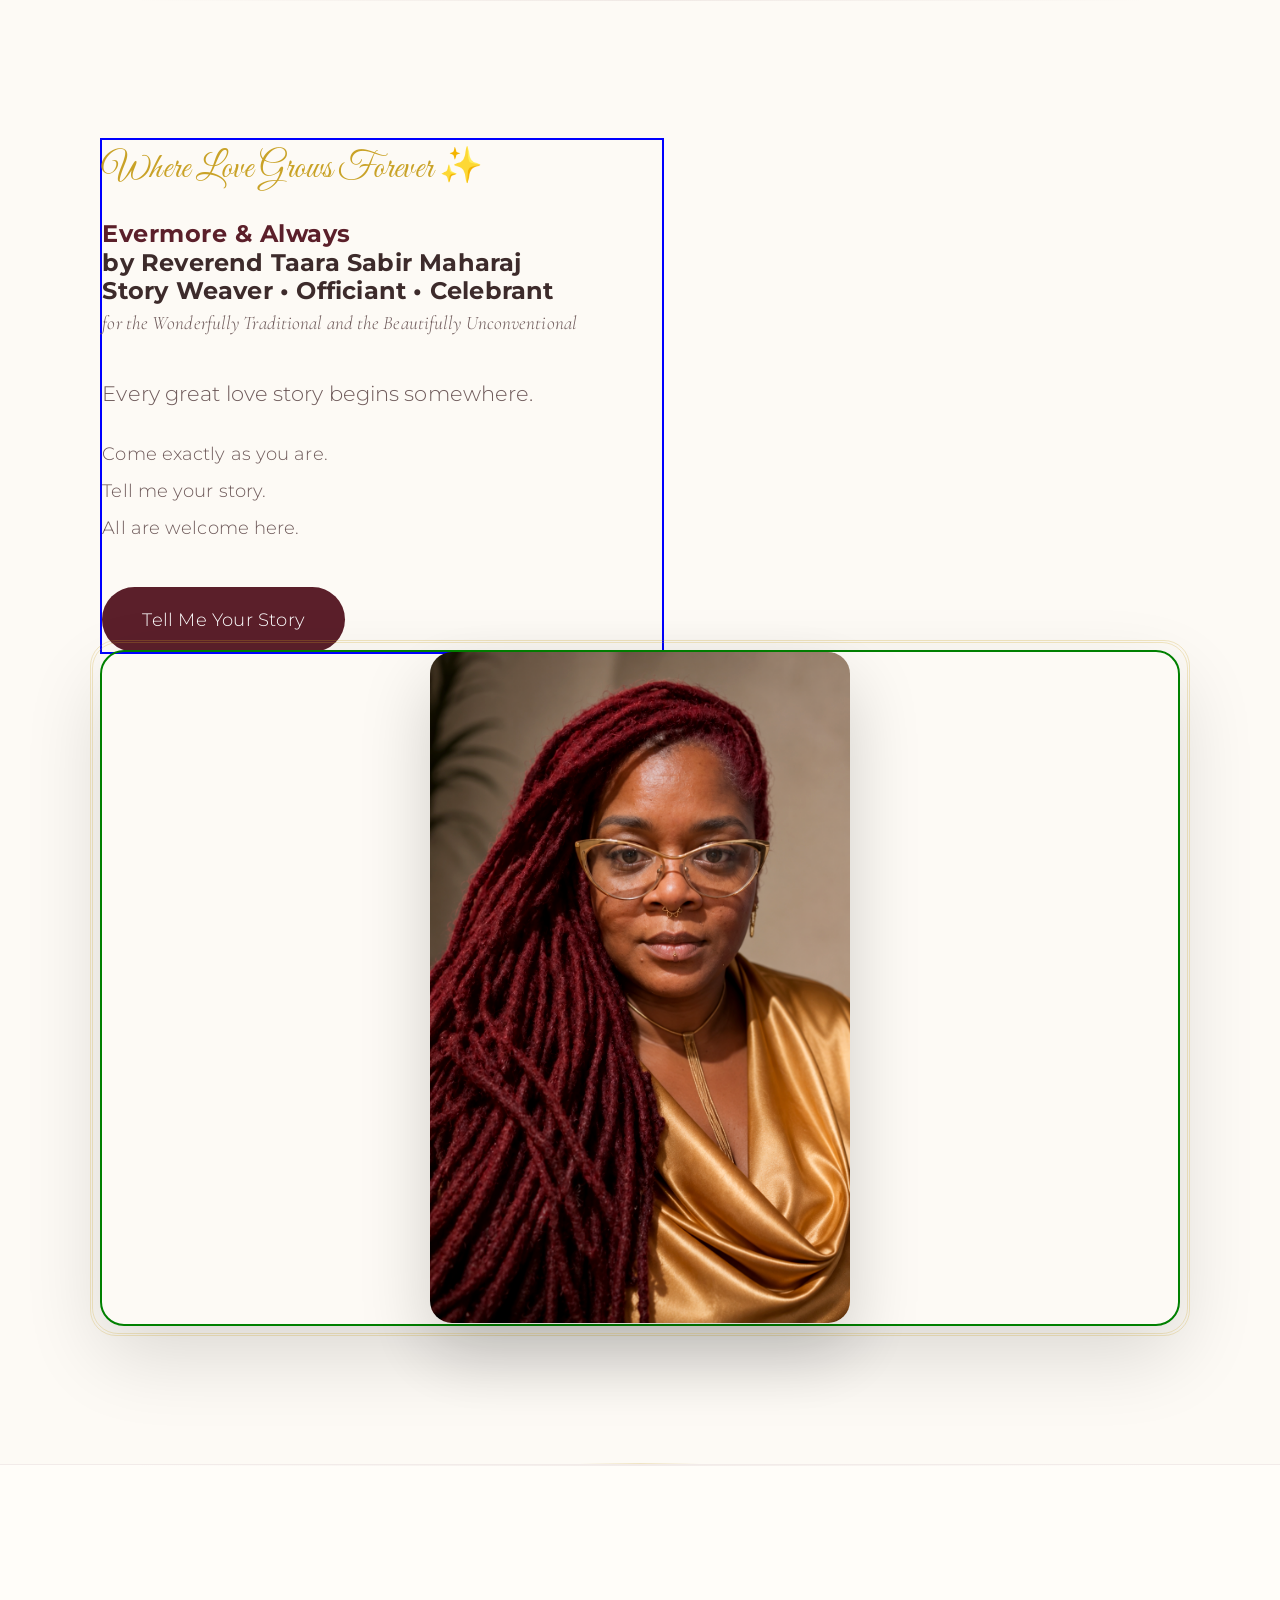
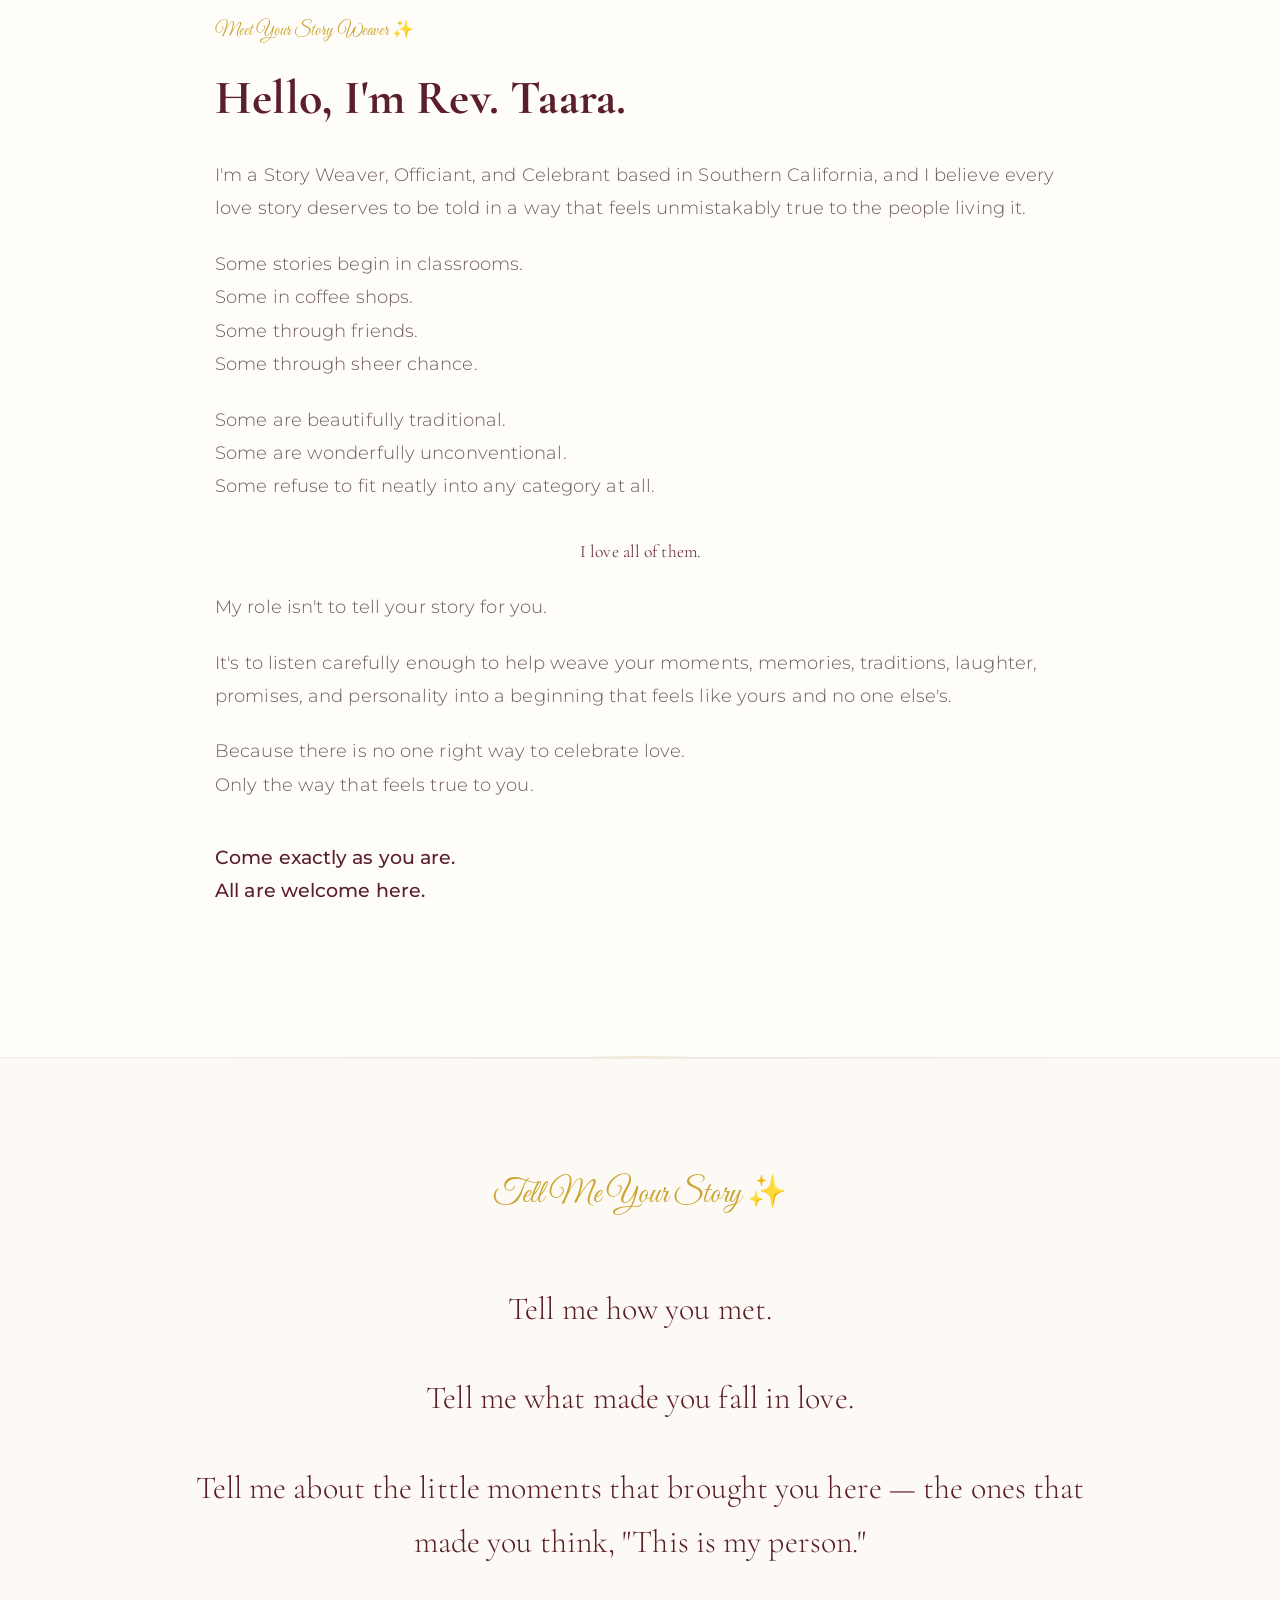
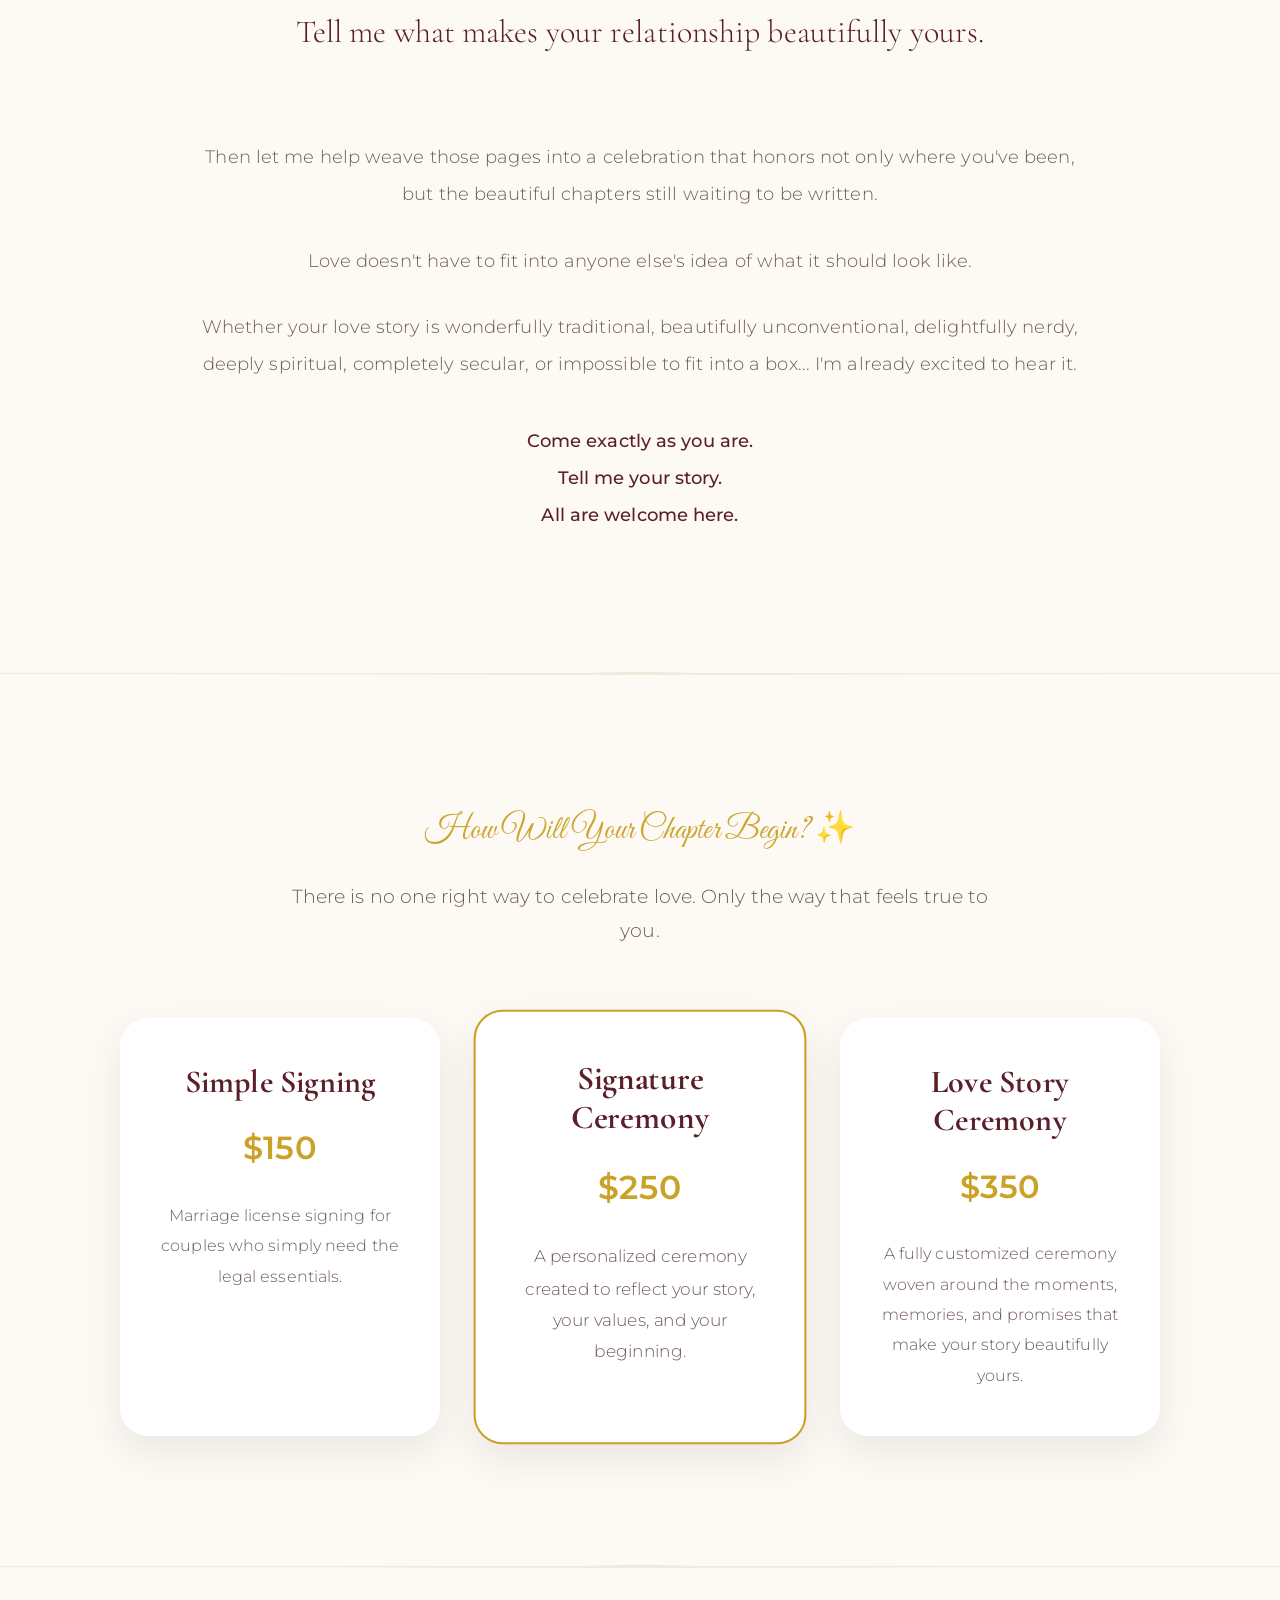
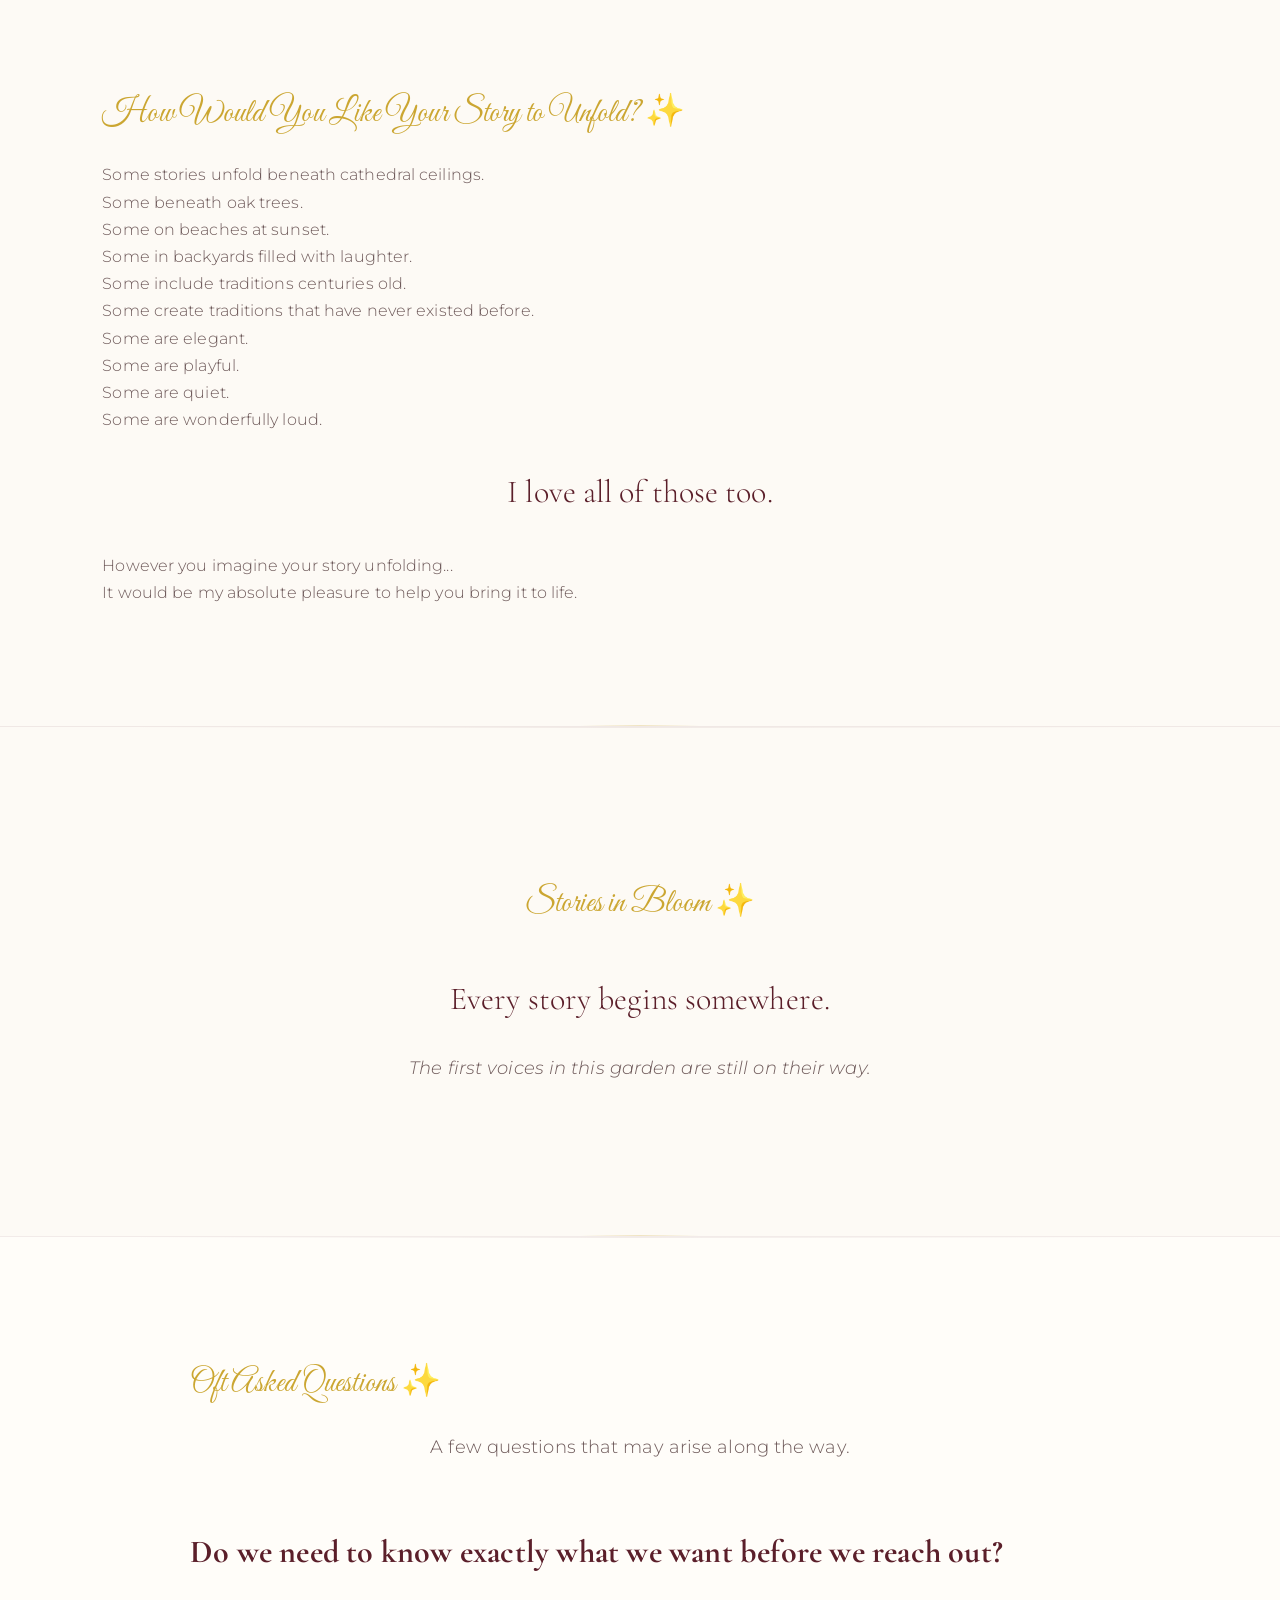
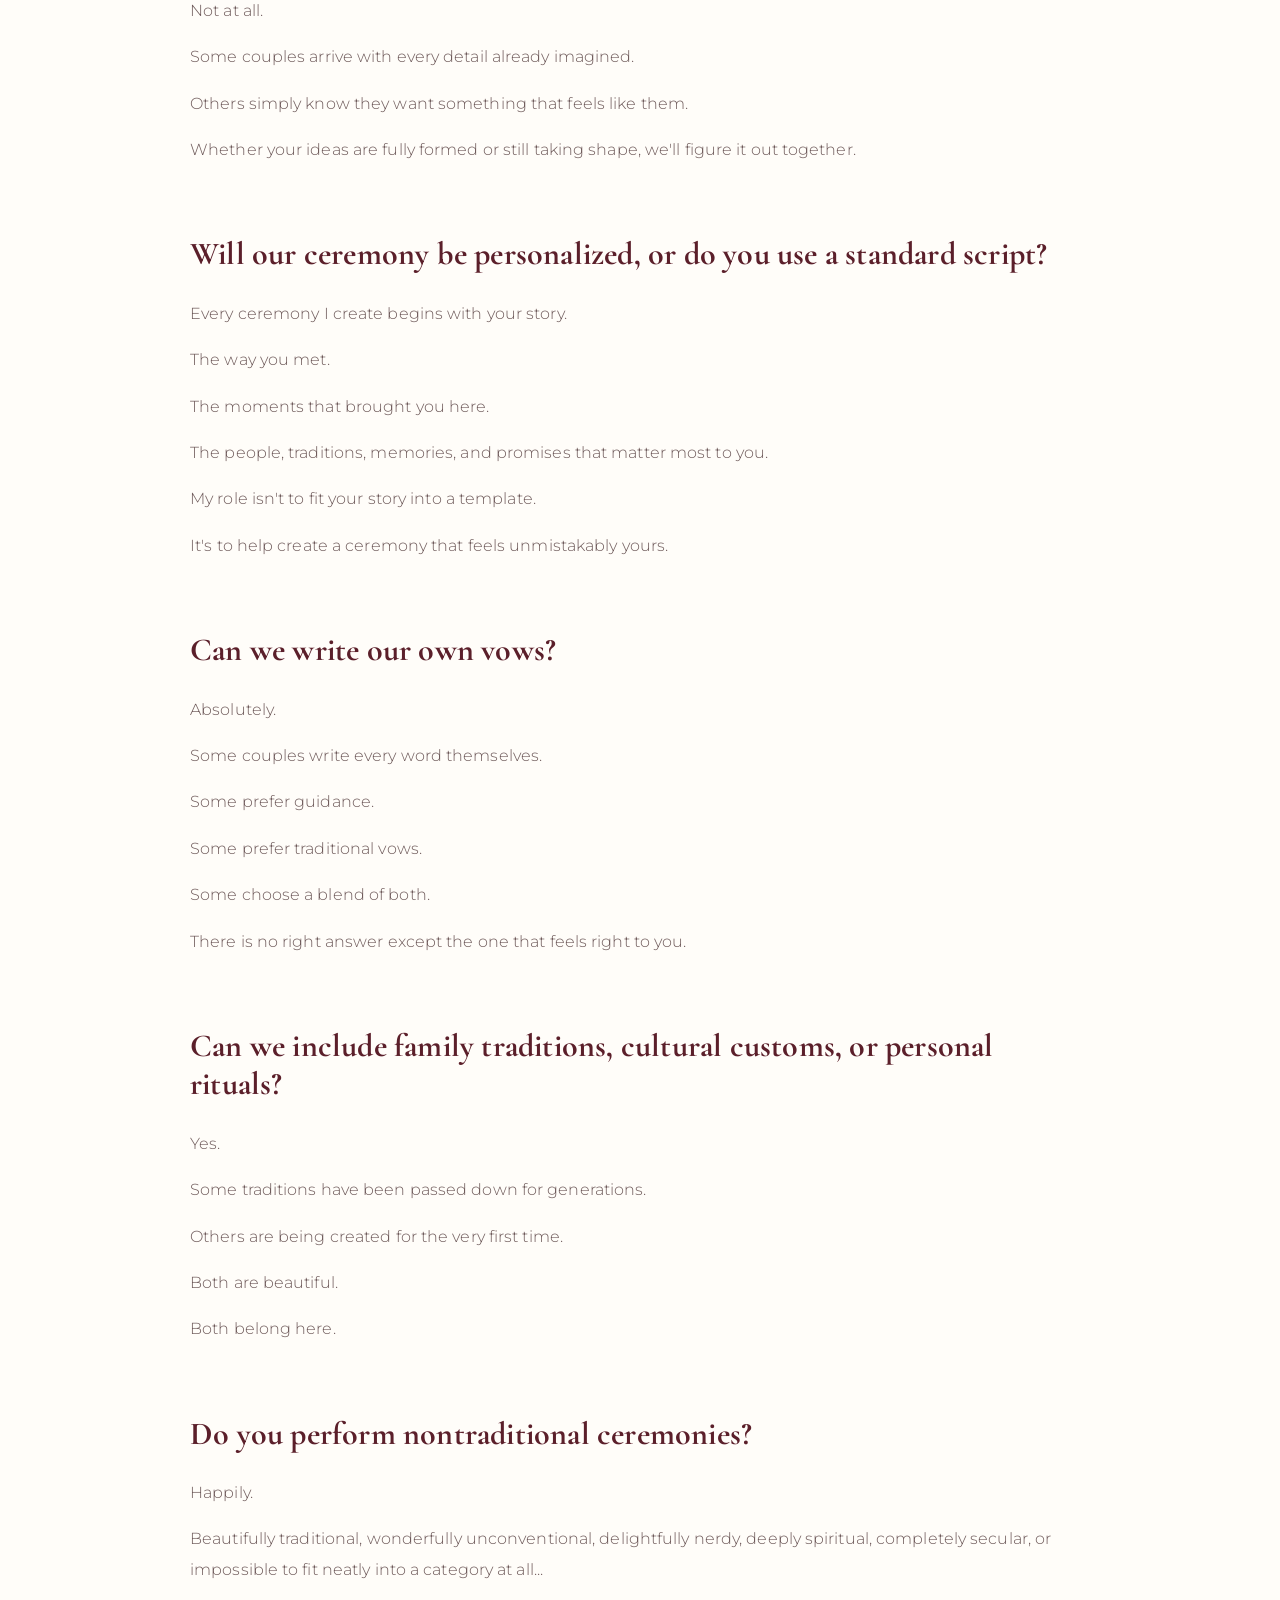
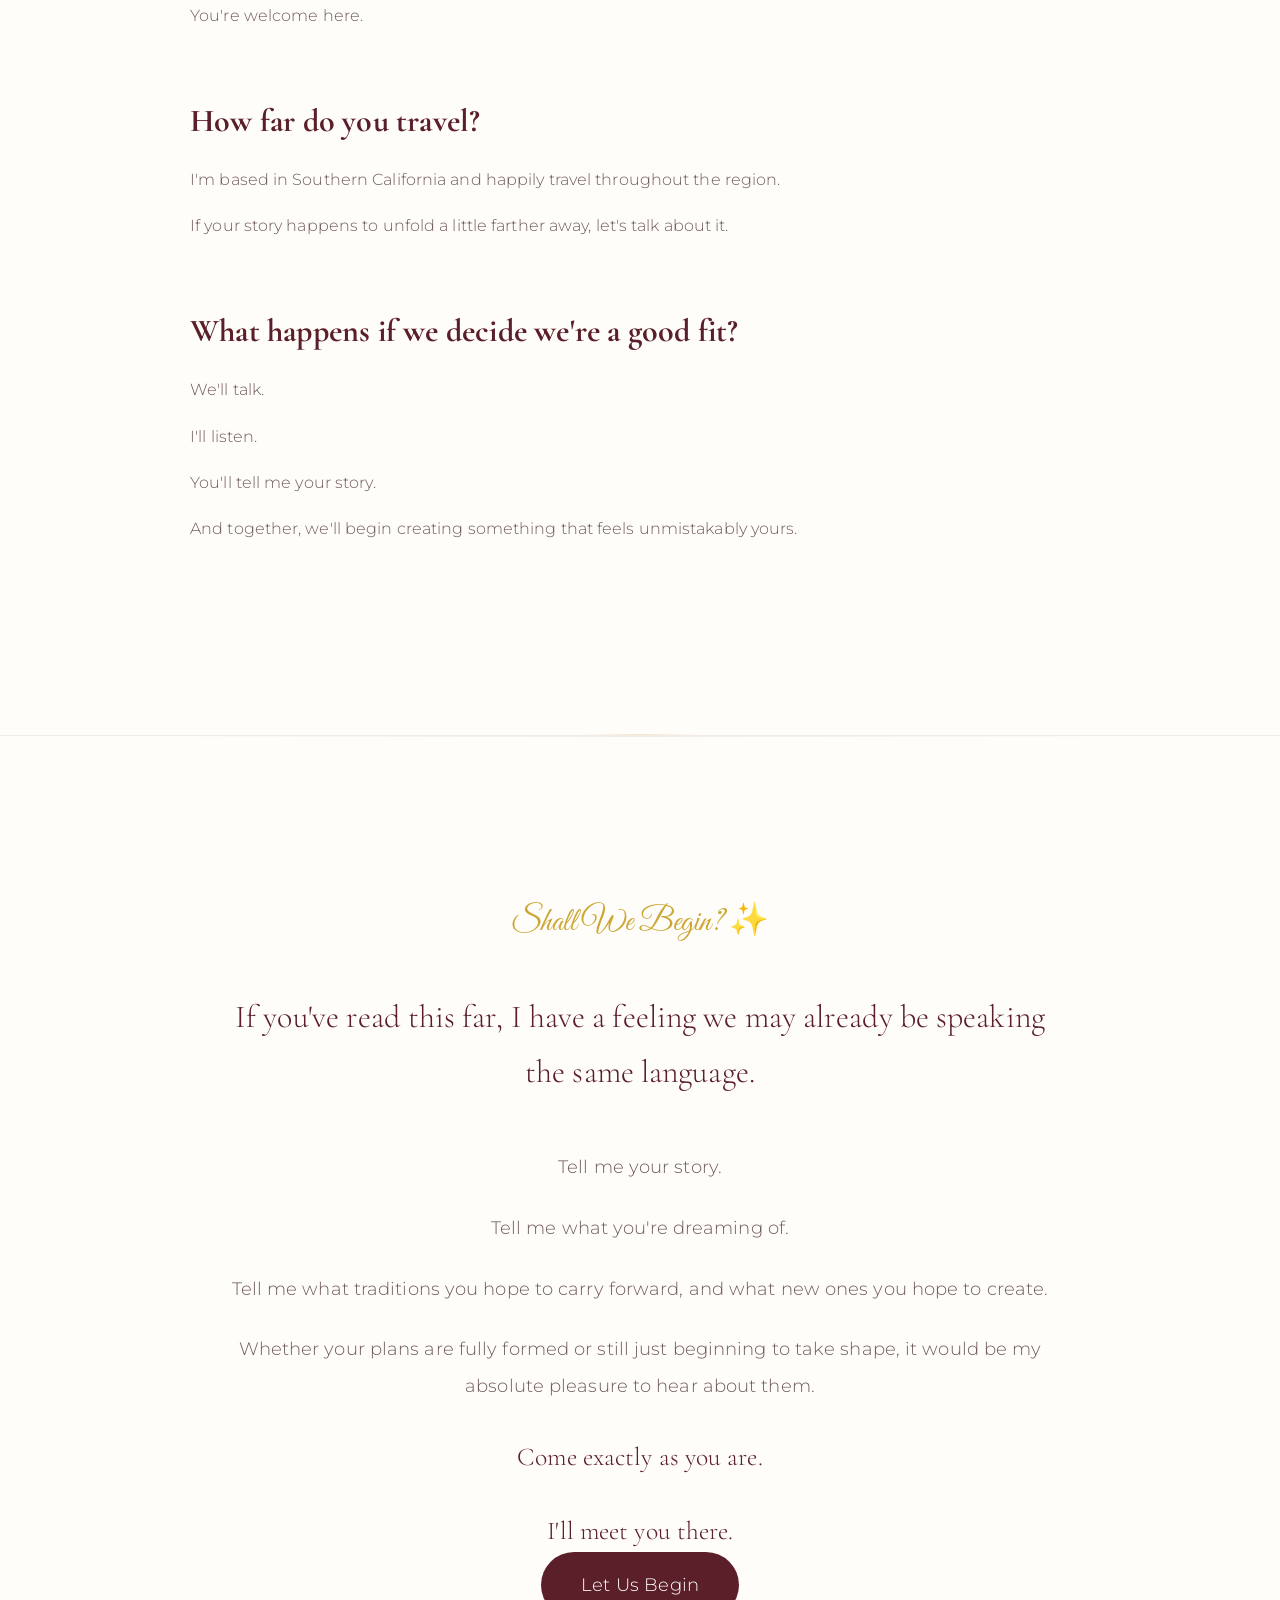
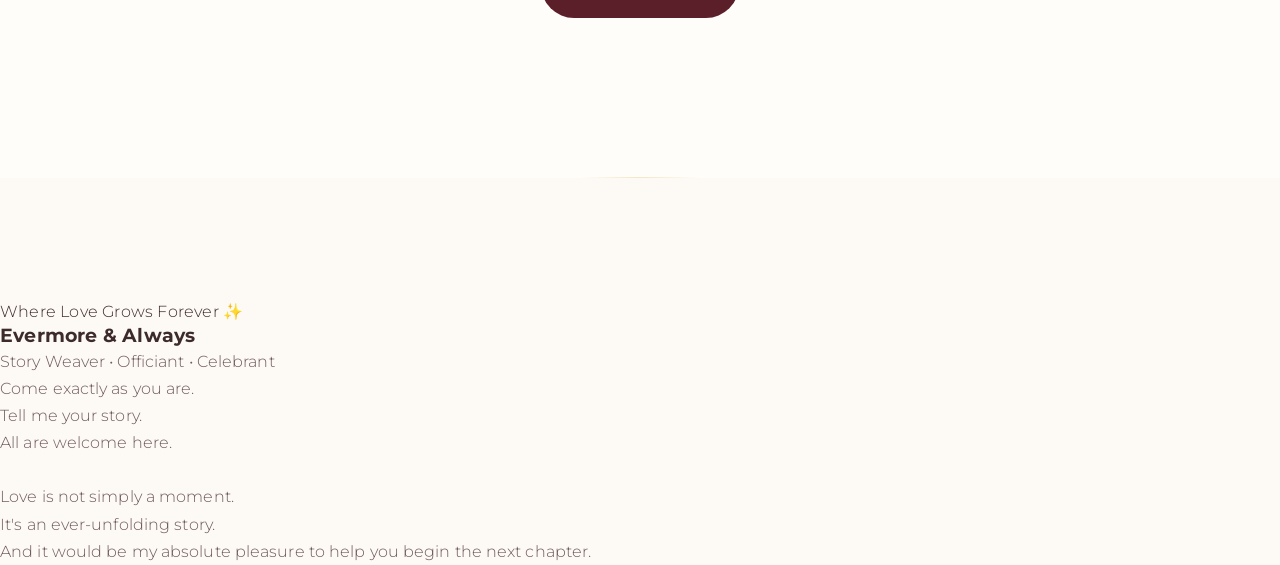
==== index.html @ df191b42 "Update index.html" ====
<!DOCTYPE html>
<html lang="en">
<head>

    <meta charset="UTF-8">
    <meta name="viewport" content="width=device-width, initial-scale=1.0">

    <title>Evermore & Always Ceremonies</title>

    <link rel="preconnect" href="https://fonts.googleapis.com">
    <link rel="preconnect" href="https://fonts.gstatic.com" crossorigin>

    <link href="https://fonts.googleapis.com/css2?family=Great+Vibes&family=Cormorant+Garamond:wght@300;400;500;600&family=Montserrat:wght@300;400;500;600&display=swap" rel="stylesheet">

    <link rel="stylesheet" href="style-v3.css">

</head>

<body>

    <!-- HERO -->
    <section id="hero">

    <div class="hero-content">

        <p class="hero-script">
            Where Love Grows Forever ✨
        </p>

        <h1>
            Evermore & Always
        </h1>

        <h2>
    by Reverend Taara Sabir Maharaj <br>
            Story Weaver • Officiant • Celebrant
</h2>
      
<p class="hero-subtitle">
    for the Wonderfully Traditional and the Beautifully Unconventional
</p>

        <p class="hero-intro">
            Every great love story begins somewhere.
        </p>

        <p class="hero-welcome">
            Come exactly as you are.<br>
            Tell me your story.<br>
            All are welcome here.
        </p>

<a href="#meet-taara" class="cta-button">
    Tell Me Your Story
</a>

    </div>

    <div class="hero-image">

        <img src="Headshot.png" alt="Rev. Taara Sabir Maharaj">

    </div>

</section>

    <!-- MEET REV TAARA -->
    <section id="meet-taara">

    <div class="meet-container">
        
<div class="meet-text">
    
<p class="section-script">
    Meet Your Story Weaver ✨
</p>

<h2>
    Hello, I'm Rev. Taara.
</h2>

<p>
    I'm a Story Weaver, Officiant, and Celebrant based in Southern California,
    and I believe every love story deserves to be told in a way that feels unmistakably true to the people living it.
</p>

<p>
    Some stories begin in classrooms.<br>
    Some in coffee shops.<br>
    Some through friends.<br>
    Some through sheer chance.
</p>

<p>
    Some are beautifully traditional.<br>
    Some are wonderfully unconventional.<br>
    Some refuse to fit neatly into any category at all.
</p>

<p class="meet-highlight">
    I love all of them.
</p>

<p>
    My role isn't to tell your story for you.<br>
</p>

<p>
    It's to listen carefully enough to help weave your moments, memories, traditions, laughter, promises, and personality into a beginning that feels like yours and no one else's.
</p>

<p>
    Because there is no one right way to celebrate love.<br>
    Only the way that feels true to you.
</p>

    </div>
        
<p class="welcome-line">
    Come exactly as you are.<br>
    All are welcome here.
</p>

    </div>

</section>

    <!-- TELL ME YOUR STORY -->
    <section id="tell-your-story">

    <div class="story-container">

        <p class="section-script">
            Tell Me Your Story ✨
        </p>

        <div class="story-lines">

            <p class="story-line">Tell me how you met.</p>

            <p class="story-line">Tell me what made you fall in love.</p>

            <p class="story-line">
                Tell me about the little moments that brought you here —
                the ones that made you think,
                "This is my person."
            </p>

            <p class="story-line">
                Tell me what makes your relationship beautifully yours.
            </p>

        </div>

        <div class="story-text">

            <p>
                Then let me help weave those pages into a celebration that honors not only where you've been, but the beautiful chapters still waiting to be written.
            </p>

            <p>
                Love doesn't have to fit into anyone else's idea of what it should look like.
            </p>

            <p>
                Whether your love story is wonderfully traditional, beautifully unconventional, delightfully nerdy, deeply spiritual, completely secular, or impossible to fit into a box...
                I'm already excited to hear it.
            </p>

            <p class="welcome-line">
                Come exactly as you are.<br>
                Tell me your story.<br>
                All are welcome here.
            </p>

        </div>

    </div>

</section>

    <!-- HOW WILL YOUR CHAPTER BEGIN -->
    <section id="beginning">

    <div class="beginning-container">

        <p class="section-script">
            How Will Your Chapter Begin? ✨
        </p>

        <p class="beginning-intro">
            There is no one right way to celebrate love.
            Only the way that feels true to you.
        </p>

        <div class="package-cards">

            <div class="package-card">

                <h3>Simple Signing</h3>

                <div class="price">$150</div>

                <p>
                    Marriage license signing for couples who simply need the legal essentials.
                </p>

            </div>

            <div class="package-card featured">

                <h3>Signature Ceremony</h3>

                <div class="price">$250</div>

                <p>
                    A personalized ceremony created to reflect your story, your values, and your beginning.
                </p>

            </div>

            <div class="package-card">

                <h3>Love Story Ceremony</h3>

                <div class="price">$350</div>

                <p>
                    A fully customized ceremony woven around the moments, memories, and promises that make your story beautifully yours.
                </p>

            </div>

        </div>

    </div>

</section>

    <section id="story-unfold">

    <div class="unfold-container">

        <p class="section-script">
            How Would You Like Your Story to Unfold? ✨
        </p>

        <div class="unfold-text">

            <p>
                Some stories unfold beneath cathedral ceilings.
            </p>

            <p>
                Some beneath oak trees.
            </p>

            <p>
                Some on beaches at sunset.
            </p>

            <p>
                Some in backyards filled with laughter.
            </p>

            <p>
                Some include traditions centuries old.
            </p>

            <p>
                Some create traditions that have never existed before.
            </p>

            <p>
                Some are elegant.
            </p>

            <p>
                Some are playful.
            </p>

            <p>
                Some are quiet.
            </p>

            <p>
                Some are wonderfully loud.
            </p>

            <p class="meet-highlight">
                I love all of those too.
            </p>

            <p class="unfold-closing">
                However you imagine your story unfolding...
            </p>

            <p class="unfold-closing">
                It would be my absolute pleasure to help you bring it to life.
            </p>

        </div>

    </div>

</section>

    <!-- STORIES IN BLOOM -->
    <section id="stories-in-bloom">

    <div class="bloom-container">

        <p class="section-script">
            Stories in Bloom ✨
        </p>

        <p class="bloom-opening">
            Every story begins somewhere.
        </p>

        <p class="bloom-text">
            The first voices in this garden are still on their way.
        </p>

    </div>

</section>

    <!-- QUESTIONS ALONG THE WAY -->
   <section id="faq">

    <div class="faq-container">

        <p class="section-script">
            Oft Asked Questions ✨
        </p>

        <p class="faq-intro">
            A few questions that may arise along the way.
        </p>

        <div class="faq-item">
            <h3>Do we need to know exactly what we want before we reach out?</h3>

            <p>
                Not at all.
            </p>

            <p>
                Some couples arrive with every detail already imagined.
            </p>

            <p>
                Others simply know they want something that feels like them.
            </p>

            <p>
                Whether your ideas are fully formed or still taking shape, we'll figure it out together.
            </p>
        </div>

        <div class="faq-item">
            <h3>Will our ceremony be personalized, or do you use a standard script?</h3>

            <p>
                Every ceremony I create begins with your story.
            </p>

            <p>
                The way you met.
            </p>

            <p>
                The moments that brought you here.
            </p>

            <p>
                The people, traditions, memories, and promises that matter most to you.
            </p>

            <p>
                My role isn't to fit your story into a template.
            </p>

            <p>
                It's to help create a ceremony that feels unmistakably yours.
            </p>
        </div>

        <div class="faq-item">
            <h3>Can we write our own vows?</h3>

            <p>
                Absolutely.
            </p>

            <p>
                Some couples write every word themselves.
            </p>

            <p>
                Some prefer guidance.
            </p>

            <p>
                Some prefer traditional vows.
            </p>

            <p>
                Some choose a blend of both.
            </p>

            <p>
                There is no right answer except the one that feels right to you.
            </p>
        </div>

        <div class="faq-item">
            <h3>Can we include family traditions, cultural customs, or personal rituals?</h3>

            <p>
                Yes.
            </p>

            <p>
                Some traditions have been passed down for generations.
            </p>

            <p>
                Others are being created for the very first time.
            </p>

            <p>
                Both are beautiful.
            </p>

            <p>
                Both belong here.
            </p>
        </div>

        <div class="faq-item">
            <h3>Do you perform nontraditional ceremonies?</h3>

            <p>
                Happily.
            </p>

            <p>
                Beautifully traditional, wonderfully unconventional, delightfully nerdy, deeply spiritual, completely secular, or impossible to fit neatly into a category at all...
            </p>

            <p>
                You're welcome here.
            </p>
        </div>

        <div class="faq-item">
            <h3>How far do you travel?</h3>

            <p>
                I'm based in Southern California and happily travel throughout the region.
            </p>

            <p>
                If your story happens to unfold a little farther away, let's talk about it.
            </p>
        </div>

        <div class="faq-item">
            <h3>What happens if we decide we're a good fit?</h3>

            <p>
                We'll talk.
            </p>

            <p>
                I'll listen.
            </p>

            <p>
                You'll tell me your story.
            </p>

            <p>
                And together, we'll begin creating something that feels unmistakably yours.
            </p>
        </div>

    </div>

</section>

    <!-- LET'S BEGIN -->
    <section id="contact">

    <div class="contact-container">

        <p class="section-script">
            Shall We Begin? ✨
        </p>
        <p class="contact-opening">
            If you've read this far, I have a feeling we may already be speaking the same language.
        </p>

        <p class="contact-text">
            Tell me your story.
        </p>

        <p class="contact-text">
            Tell me what you're dreaming of.
        </p>

        <p class="contact-text">
            Tell me what traditions you hope to carry forward,
            and what new ones you hope to create.
        </p>

        <p class="contact-text">
            Whether your plans are fully formed or still just beginning to take shape,
            it would be my absolute pleasure to hear about them.
        </p>

        <p class="contact-closing">
            Come exactly as you are.
        </p>

        <p class="contact-closing">
            I'll meet you there.
        </p>

<a href="mailto:you@email.com" class="cta-button">
    Let Us Begin
</a>
    </div>

</section>

    <!-- FOOTER -->
    <footer>

    <div class="footer-script">
        Where Love Grows Forever ✨
    </div>

    <h3>
        Evermore & Always
    </h3>

    <p>
        Story Weaver • Officiant • Celebrant
    </p>

    <p>
        Come exactly as you are.
    </p>

    <p>
        Tell me your story.
    </p>

    <p>
        All are welcome here.
    </p>

    <br>

    <p class="footer-closing">
        Love is not simply a moment.
    </p>

    <p class="footer-closing">
        It's an ever-unfolding story.
    </p>

    <p class="footer-closing">
        And it would be my absolute pleasure to help you begin the next chapter.
    </p>

</footer>
<script>
document.addEventListener("DOMContentLoaded", function () {

    const elements = document.querySelectorAll(".reveal");

    const observer = new IntersectionObserver((entries) => {
        entries.forEach(entry => {
            if (entry.isIntersecting) {
                entry.target.classList.add("visible");
            }
        });
    }, {
        threshold: 0.15
    });

    elements.forEach(el => observer.observe(el));

});
</script>
   <script>
const sections = document.querySelectorAll('section');

const observer = new IntersectionObserver(entries => {
  entries.forEach(entry => {
    if (entry.isIntersecting) {
      // Add visible class to the section itself
      entry.target.classList.add('visible');

      // Stagger each child inside the section
      const children = Array.from(entry.target.children);
      children.forEach((child, index) => {
        child.style.opacity = 0;
        child.style.transform = 'translateY(15px)';
        child.style.transition = `opacity 0.8s ease-out ${index * 0.14}s, transform 0.8s ease-out ${index * 0.14}s`;
        requestAnimationFrame(() => {
          child.style.opacity = 1;
          child.style.transform = 'translateY(0)';
        });
      });

      observer.unobserve(entry.target); // animate only once
    }
  });
}, {
  threshold: 0.1
});

sections.forEach(section => {
  observer.observe(section);
});
</script>

    <script>
const sections = document.querySelectorAll('section');

const observer = new IntersectionObserver(entries => {
  entries.forEach(entry => {
    if (entry.isIntersecting) {
      entry.target.classList.add('visible');

      const children = Array.from(entry.target.children);
      children.forEach((child, index) => {
        child.style.opacity = 0;
        child.style.transform = 'translateY(15px)';
        child.style.transition =
          `opacity 0.8s ease-out ${index * 0.14}s, transform 0.8s ease-out ${index * 0.14}s`;

        requestAnimationFrame(() => {
          child.style.opacity = 1;
          child.style.transform = 'translateY(0)';
        });
      });

      observer.unobserve(entry.target);
    }
  });
}, {
  threshold: 0.1
});

sections.forEach(section => observer.observe(section));
</script>

</body>
</html>
---- style-v3.css ----
/* =========================
   EVERMORE & ALWAYS COLOR SYSTEM
   ========================= */

:root {
    --wine: #5b1f2a;
    --gold: #c9a227;
    --cream: #fdfaf5;
    --ink: #6f5b5b;
}

html {
    scroll-behavior: smooth;
}

body {
    opacity: 0;
    animation: pageLoad 0.6s ease forwards;
}

@keyframes pageLoad {
    to {
        opacity: 1;
    }
}
/* =========================
   EVERMORE & ALWAYS V3
   ========================= */

* {
    margin: 0;
    box-sizing: border-box;
}

body {
    background: #f8f5ef;
    color: #3d2b2b;
    font-family: 'Montserrat', sans-serif;
    line-height: 1.7;
}

.hero {
    min-height: 100vh;
    display: flex;
    align-items: center;
    justify-content: center;
    gap: 80px;
}

.hero-content {
    flex: 1;
    max-width: 650px;
}

.hero-script {
    font-family: 'Great Vibes', cursive;
    font-size: 2.2rem;
    color: var(--gold);
    margin-bottom: 20px;
}

.hero h1,
.hero h1 {
    font-family: 'Cormorant Garamond', serif;
    font-size: 5rem;
    font-weight: 500;
    color: #5b1f2a;
    line-height: 1;
    margin-bottom: 15px;
}

.hero h2 {
    font-family: 'Cormorant Garamond', serif;
    font-size: 1.6rem;
    font-weight: 400;
    margin-bottom: 8px;
    color: #7b5a5a;
}

.hero-intro {
    font-size: 1.3rem;
    margin-bottom: 25px;
}

.hero-welcome {
    font-size: 1.15rem;
    margin-bottom: 40px;
    line-height: 2;
}

.hero {
    background: radial-gradient(
        circle at top,
        rgba(255, 250, 244, 0.9) 0%,
        rgba(253, 250, 245, 1) 55%,
        rgba(247, 241, 234, 1) 100%
    );
}


.hero-container {
    position: relative;
    z-index: 2;
}

.hero-text,
.hero-image {
    position: relative;
    z-index: 2;
}

.hero-image img {
    box-shadow: 0 25px 60px rgba(0,0,0,0.12);
}

/* =========================
   BUTTON RESET (SAFE STATE)
   ========================= */

.hero-image {
    flex: 0 0 450px;
    text-align: center;
}

.hero-image img {
    width: 100%;
    max-width: 480px;
    border-radius: 30px;
    box-shadow: 0 25px 60px rgba(0,0,0,0.12);
}
/* =========================
   MEET REV TAARA
   ========================= */

#meet-taara {
    padding: 120px 8%;
    background: #fffdf9;
}

.meet-container {
    max-width: 850px;
    margin: auto;
}

.meet-image {
    flex: 1;
    text-align: center;
}

.meet-image img {
    width: 100%;
    max-width: 420px;
    border-radius: 30px;
    box-shadow: 0 25px 60px rgba(0,0,0,0.12);
}

.meet-text {
    text-align: left;
}

.section-script {
    font-family: 'Great Vibes', cursive;
    font-size: 2rem;
    color: var(--gold);
    margin-bottom: 20px;
}

.meet-text h2 {
    font-family: 'Cormorant Garamond', serif;
    font-size: 3rem;
    color: #5b1f2a;
    margin-bottom: 30px;
}

.meet-text p {
    margin-bottom: 22px;
    font-size: 1.1rem;
    line-height: 1.9;
}

.welcome-line {
    margin-top: 40px;
    font-size: 1.2rem;
    color: #5b1f2a;
    font-weight: 500;
}
.hero-subtitle {
    font-family: 'Cormorant Garamond', serif;
    font-size: 1.3rem;
    font-style: italic;
    color: #7b5a5a;
    margin-bottom: 35px;
    margin-top: 0;
}
/* =========================
   TELL ME YOUR STORY
   ========================= */

#tell-your-story {
    padding: 120px 8%;
    background: #fdfaf5;
    text-align: center;
}

.story-container {
    max-width: 900px;
    margin: auto;
}

.story-lines {
    margin: 60px 0;
}

.story-line {
    font-family: 'Cormorant Garamond', serif;
    font-size: 2rem;
    color: #5b1f2a;
    margin: 35px 0;

    opacity: 0;
    animation: fadeStory 1.5s ease forwards;
}

.story-line:nth-child(1) {
    animation-delay: 0.5s;
}

.story-line:nth-child(2) {
    animation-delay: 2.5s;
}

.story-line:nth-child(3) {
    animation-delay: 4.5s;
}

.story-line:nth-child(4) {
    animation-delay: 6.5s;
}

.story-text {
    margin-top: 80px;
}

.story-text p {
    margin-bottom: 30px;
    font-size: 1.15rem;
    line-height: 2;
}

@keyframes fadeStory {
    from {
        opacity: 0;
        transform: translateY(25px);
    }

    to {
        opacity: 1;
        transform: translateY(0);
    }
}
/* =========================
   HOW WILL YOUR CHAPTER BEGIN
   ========================= */

#beginning {
    padding: 120px 8%;
    background: #fffdf9;
    text-align: center;
}

.beginning-container {
    max-width: 1200px;
    margin: auto;
}

.beginning-intro {
    max-width: 700px;
    margin: 20px auto 70px;
    font-size: 1.2rem;
    line-height: 1.8;
    color: #6f5b5b;
}

.package-cards {
    display: flex;
    justify-content: center;
    gap: 40px;
    flex-wrap: wrap;
}

.package-card {
    background: white;
    padding: 45px 35px;
    border-radius: 28px;
    width: 320px;
    box-shadow: 0 15px 40px rgba(0,0,0,.08);
    transition: transform .3s ease, box-shadow .3s ease;
}

.package-card:hover {
    transform: translateY(-8px);
    box-shadow: 0 20px 50px rgba(0,0,0,.12);
}

.package-card h3 {
    font-family: 'Cormorant Garamond', serif;
    font-size: 2rem;
    color: #5b1f2a;
    margin-bottom: 20px;
}

.price {
    font-size: 2rem;
    color: var(--gold);
    font-weight: 600;
    margin-bottom: 25px;
}

.package-card p {
    line-height: 1.9;
}

.featured {
    border: 2px solid var(--gold);
    transform: scale(1.04);
}
.meet-highlight {
    font-family: 'Cormorant Garamond', serif;
    font-size: 2rem;
    color: #5b1f2a;
    text-align: center;
    margin: 32px 0;
}
footer {
    padding-top: 120px;
}
/* =========================
   OFT ASKED QUESTIONS
   ========================= */

#faq {
    padding: 120px 8%;
    background: #fffdf9;
}

.faq-container {
    max-width: 900px;
    margin: auto;
}

.faq-intro {
    text-align: center;
    margin-bottom: 70px;
    font-size: 1.15rem;
    color: #6f5b5b;
}

.faq-item {
    margin-bottom: 70px;
}

.faq-item h3 {
    font-family: 'Cormorant Garamond', serif;
    font-size: 2rem;
    color: #5b1f2a;
    margin-bottom: 25px;
}

.faq-item p {
    margin-bottom: 16px;
    line-height: 1.9;
}
/* =========================
   STORIES IN BLOOM
   ========================= */

#stories-in-bloom {
    padding: 120px 8%;
    background: #fdfaf5;
    text-align: center;
}

.bloom-container {
    max-width: 800px;
    margin: auto;
}

.bloom-opening {
    font-family: 'Cormorant Garamond', serif;
    font-size: 2rem;
    color: #5b1f2a;
    margin-top: 40px;
    margin-bottom: 25px;
}

.bloom-text {
    font-size: 1.15rem;
    line-height: 1.9;
    color: #6f5b5b;
    font-style: italic;
}
/* =========================
   SHALL WE BEGIN
   ========================= */

#contact {
    padding: 120px 8%;
    background: #fffdf9;
    text-align: center;
}

.contact-container {
    max-width: 850px;
    margin: auto;
}

.contact-opening {
    font-family: 'Cormorant Garamond', serif;
    font-size: 2rem;
    color: #5b1f2a;
    margin-top: 40px;
    margin-bottom: 50px;
}

.contact-text {
    font-size: 1.15rem;
    line-height: 2;
    margin-bottom: 24px;
}

.contact-closing {
    font-family: 'Cormorant Garamond', serif;
    font-size: 1.6rem;
    color: #5b1f2a;
    margin-top: 30px;
}

/* =========================
   BUTTON RESET (SAFE STATE)
   ========================= */


/* =========================
   FLOW & RHYTHM SYSTEM
   ========================= */

section {
    position: relative;
}

/* HERO stays strong and full */
.hero {
    padding: 80px 8%;
}

/* Meet Rev. Taara — airy introduction */
#meet-taara {
    padding: 150px 8%;
}

/* Story / philosophy — slightly tighter focus */
#tell-your-story {
    padding: 110px 8%;
}

/* Chapter pricing — structured, grounded */
#beginning {
    padding: 130px 8%;
}

/* Story unfolding — airy, poetic */
#story-unfold {
    padding: 120px 8%;
}

/* FAQ — more structured, less airy */
#faq {
    padding: 120px 8%;
}

/* Stories in Bloom — soft reflection */
#stories-in-bloom {
    padding: 150px 8%;
}

/* Contact — final breath / spacious ending */
#contact {
    padding: 150px 8%;
}
/* =========================
   SECTION FLOW DIVIDERS
   ========================= */

section {
    position: relative;
}

/* soft separation between sections */
section:not(:last-child)::after {
    content: "";
    display: block;
    width: 120px;
    height: 1px;
    margin: 0 auto;
    margin-top: 80px;
    background: linear-gradient(to right, transparent, var(--gold), transparent);
    opacity: 0.4;
}
/* =========================
   SCROLL REVEAL LAYER
   ========================= */

.reveal {
    opacity: 0;
    transform: translateY(18px);
    transition: opacity 0.9s ease, transform 0.9s ease;
    will-change: opacity, transform;
}

.reveal.visible {
    opacity: 1;
    transform: translateY(0);
}
.hero img {
    opacity: 0;
    animation: heroImgFade 1.2s ease forwards;
}

@keyframes heroImgFade {
    to {
        opacity: 1;
    }
}
body {
    letter-spacing: 0.2px;
}

h2, h3 {
    letter-spacing: 0.3px;
}
.hero {
    min-height: 100vh;
    display: flex;
    align-items: center;
    justify-content: space-between;
    gap: 80px;
    padding: 80px 8%;
    position: relative;
    overflow: hidden;
}
.hero-text h1 {
    font-size: 3.4rem;
    line-height: 1.15;
    color: var(--wine);
    margin-bottom: 20px;
    letter-spacing: 0.2px;
}

.hero-subtitle {
    font-size: 1.2rem;
    max-width: 520px;
    line-height: 1.8;
    color: var(--ink);
    opacity: 0.9;
}
.hero-image img {

    width: 420px;
    border-radius: 18px;
    box-shadow: 0 25px 60px rgba(0,0,0,0.12);
}
.hero-image {
    display: flex;
    justify-content: center;
    align-items: center;
}

.cta-button {
    display: inline-block;
    padding: 18px 40px;
    border-radius: 50px;

    background: #5b1f2a;
    color: white;

    text-decoration: none;

    font-size: 1.1rem;

    transition: transform 0.35s ease, box-shadow 0.35s ease;
}

.cta-button:hover {
    transform: translateY(-4px);
    box-shadow: 0 12px 28px rgba(0,0,0,0.14);
}

section {
    padding: 140px 8%;
}

.hero {
    padding: 80px 8%;
}

#contact {
    padding: 160px 8%;
}

p {
    color: var(--ink);
}

h2, h3 {
    line-height: 1.2;
}

body {
    font-weight: 300;
}

section:not(:last-child)::after {
    opacity: 0.25;
}

p {
    color: var(--ink);
    font-weight: 300;
}

h1, h2, h3 {
    line-height: 1.2;
    letter-spacing: 0.2px;
}

section {
    padding: 140px 8%;
}

.hero {
    padding: 80px 8%;
}

#contact {
    padding: 160px 8%;
}

body {
    background: linear-gradient(
        to bottom,
        #fdfaf5,
        #fbf7f1,
        #fdfaf5
    );
}

section {
    position: relative;
}

section::before {
    content: "";
    position: absolute;
    top: 0;
    left: 10%;
    right: 10%;
    height: 1px;
    background: linear-gradient(to right, transparent, rgba(91,31,42,0.08), transparent);
}

p {
    font-weight: 300;
    letter-spacing: 0.1px;
}

.section-script {
    opacity: 0.95;
}

:root {
    --gold: #c9a227;
}

body::before {
    content: "";
    position: fixed;
    inset: 0;
    pointer-events: none;
    background: radial-gradient(
        circle at top,
        rgba(255, 255, 255, 0.55),
        rgba(253, 250, 245, 0.25),
        rgba(0, 0, 0, 0.03)
    );
    mix-blend-mode: soft-light;
    z-index: 0;
}

section:nth-child(odd) {
    background: #fdfaf5;
}

section:nth-child(even) {
    background: #fffdf9;
}

img {
    image-rendering: auto;
    -webkit-font-smoothing: antialiased;
}

.hero-image img,
.meet-image img {
    filter: saturate(1.02) contrast(1.02);
}

* {
    scroll-behavior: smooth;
}

.reveal {
    transition: opacity 1.1s ease, transform 1.1s ease;
}

.hero {
    position: relative;
    overflow: hidden;
}

.hero::before {
    content: "";
    position: absolute;
    inset: 0;

    background: radial-gradient(
        circle at 60% 40%,
        rgba(255, 255, 255, 0.08),
        rgba(91, 31, 42, 0.35)
    );

    z-index: 1;
    pointer-events: none;
}

.hero-content {
    position: relative;
    z-index: 2;
}

.hero-image img {
    filter: contrast(1.05) saturate(1.05);
}

section {
    position: relative;
}

section::after {
    content: "";
    position: absolute;
    left: 10%;
    right: 10%;
    bottom: 0;

    height: 1px;
    background: linear-gradient(
        to right,
        transparent,
        rgba(91, 31, 42, 0.08),
        transparent
    );

    pointer-events: none;
}

body {
    background: linear-gradient(
        to bottom,
        #fdfaf5,
        #fbf7f2,
        #fdfaf5
    );
}

body::after {
    content: "";
    position: fixed;
    inset: 0;
    pointer-events: none;
    z-index: 0;

    background-image:

    opacity: 0.06;
    mix-blend-mode: multiply;
}

section {
    position: relative;
    z-index: 1;
}

.hero::before,
body::before,
body::after {
    z-index: 0;
}

#meet-taara,
#faq,
#contact {
    background: #fffdf9;
}

#tell-your-story,
#beginning,
#stories-in-bloom {
    background: #fdfaf5;
}

.hero-image {
    position: relative;
}

.hero-image::before {
    content: "";
    position: absolute;
    inset: -12px;

    border: 1px solid rgba(201,162,39,0.25);
    border-radius: 26px;

    pointer-events: none;
}

.hero-script {
    opacity: 0.9;
}

.hero h1 {
    letter-spacing: 0.3px;
}

.hero {
    position: relative;
    overflow: hidden;
}

.hero::after {
    content: "";
    position: absolute;
    bottom: -40px;
    right: -40px;

    width: 260px;
    height: 260px;

    background-size: contain;

    opacity: 0.85;
    pointer-events: none;
    z-index: 2;
}

.hero-content {
    position: relative;
    z-index: 3;
}

.hero-image {
    position: relative;
    z-index: 2;
}

body::before {
    content: "";
    position: fixed;
    inset: 0;
    pointer-events: none;
    z-index: 0;

    background:
        radial-gradient(circle at 15% 20%, rgba(201,162,39,0.10), transparent 40%),
        radial-gradient(circle at 85% 30%, rgba(91,31,42,0.08), transparent 45%),
        radial-gradient(circle at 50% 90%, rgba(253,250,245,0.9), transparent 60%);
}

.hero::before {
    content: "";
    position: absolute;
    inset: 0;
    pointer-events: none;

    background:
        radial-gradient(circle at 10% 20%, rgba(201,162,39,0.12), transparent 35%),
        radial-gradient(circle at 90% 80%, rgba(91,31,42,0.10), transparent 40%);
}

.hero-image {
    position: relative;
    border-radius: 18px;
    box-shadow: 0 25px 60px rgba(0,0,0,0.12);
}

.hero-image::after {
    content: "";
    position: absolute;
    inset: -10px;
    border: 1px solid rgba(201,162,39,0.25);
    border-radius: 26px;
    pointer-events: none;
}

section:nth-child(odd) {
    background: #fdfaf5;
}

section:nth-child(even) {
    background: #fffdf9;
}

/* ===== HERO FINAL VISUAL LAYER (CLEAN) ===== */

.hero {
    position: relative;
    overflow: hidden;
}

.hero::before {
    content: "";
    position: absolute;
    inset: 0;
    pointer-events: none;

    background:
        radial-gradient(circle at 15% 20%, rgba(201,162,39,0.12), transparent 40%),
        radial-gradient(circle at 85% 30%, rgba(91,31,42,0.08), transparent 45%);
}

.hero::after {
    content: "";
    position: absolute;
    inset: 0;
    pointer-events: none;

    background:
        radial-gradient(circle at 10% 80%, rgba(201,162,39,0.08), transparent 45%),
        radial-gradient(circle at 90% 70%, rgba(91,31,42,0.06), transparent 50%);
}

.hero-content {
    position: relative;
    z-index: 3;
}

.hero-image {
    position: relative;
    z-index: 2;
}

.hero {
    outline: 3px solid red;
}

.hero::after {
    content: "";
    position: absolute;
    bottom: -70px;
    right: -70px;

    width: 220px;
    height: 220px;

    background: radial-gradient(
        circle,
        rgba(91,31,42,0.12),
        transparent 70%
    );

    z-index: 1;
    pointer-events: none;
}
   .hero-image {
    box-shadow: 0 20px 50px rgba(0,0,0,0.18);
    border-radius: 22px;
}

   section + section {
    border-top: 1px solid rgba(91,31,42,0.08);
}

@media (max-width: 768px) {

    .hero {
        min-height: 100vh;
        display: flex;
        flex-direction: column;
        justify-content: flex-start;
        align-items: center;
        padding: 40px 20px;
        gap: 24px;
        outline: 3px solid red !important;
    }

    .hero-content {
        width: 100%;
        text-align: center;
    }

    .hero-image {
        width: 100%;
        max-width: 420px;
        margin: 0 auto;
    }

    .hero-image img {
        width: 100%;
        height: auto;
        display: block;
    }
}

.hero {
    align-items: center;
    justify-content: space-between;
    gap: 60px;
}

.hero-content {
    max-width: 560px;
}

.hero-image {
    box-shadow: 0 30px 80px rgba(0,0,0,0.14);
    transform: translateY(2px);
}

.hero {
    position: relative;
    overflow: hidden;
}

.hero::before {
    content: "";
    position: absolute;
    top: -60px;
    left: -60px;

    width: 180px;
    height: 180px;

    background: radial-gradient(
        circle,
        rgba(201,162,39,0.18),
        transparent 70%
    );

    z-index: 1;
    pointer-events: none;
}

.hero::after {
    content: "";
    position: absolute;
    bottom: -70px;
    right: -70px;

    width: 220px;
    height: 220px;

    background: radial-gradient(
        circle,
        rgba(91,31,42,0.12),
        transparent 70%
    );

    z-index: 1;
    pointer-events: none;
}

.hero-content {
    position: relative;
    z-index: 2;
}

.hero-image {
    position: relative;
    z-index: 2;
}

.hero {
    outline: 2px solid rgba(255, 0, 0, 0.35);
}

.hero .hero-content {
    outline: 2px solid rgba(0, 128, 255, 0.35);
}

.hero .hero-image {
    outline: 2px solid rgba(0, 255, 0, 0.35);
}

.hero-content h1 {
    transform: scale(1.02);
    letter-spacing: 0.5px;
    color: var(--wine);
}

.hero-image img {
    border-radius: 22px;
    box-shadow: 0 30px 70px rgba(0,0,0,0.18);
    transform: translateY(0px);
}

.hero {
    outline: 3px solid red !important;
}

.hero-content {
    outline: 2px solid blue !important;
}

.hero-image {
    outline: 2px solid green !important;
}

.hero-container {
    outline: 3px solid red !important;
}

.hero-content {
    outline: 2px solid blue !important;
}

.hero-image {
    outline: 2px solid green !important;
}

/* Fade-in animation */
@keyframes fadeIn {
  from { opacity: 0; transform: translateY(8px); } /* smaller distance for mobile */
  to { opacity: 1; transform: translateY(0); }
}

/* Hero elements fade-in */
#hero h1,
#hero h2,
#hero p,
.hero-image {
  opacity: 0;
  animation: fadeIn 0.9s ease forwards; /* slightly faster on mobile */
}

/* Stagger timings */
#hero h1 { animation-delay: 0.15s; }
#hero h2 { animation-delay: 0.3s; }
#hero p { animation-delay: 0.45s; }
.hero-image { animation-delay: 0.6s; }

/* Mobile adjustments */
@media (max-width: 768px) {
  #hero h1,
  #hero h2,
  #hero p,
  .hero-image {
    animation: fadeIn 0.8s ease forwards;
  }

  #hero h1 { animation-delay: 0.1s; }
  #hero h2 { animation-delay: 0.2s; }
  #hero p { animation-delay: 0.3s; }
  .hero-image { animation-delay: 0.4s; }
}

/* Initial state for all sections */
section {
  opacity: 0;
  transform: translateY(15px);
  transition: opacity 0.8s ease-out, transform 0.8s ease-out;
}

/* Class applied when section is in view */
section.visible {
  opacity: 1;
  transform: translateY(0);
}

/* Hero fade-in */
@keyframes fadeIn {
  from { opacity: 0; transform: translateY(10px); }
  to { opacity: 1; transform: translateY(0); }
}

#hero h1,
#hero h2,
#hero p,
.hero-image {
  opacity: 0;
  animation: fadeIn 1s ease forwards;
}

#hero h1 { animation-delay: 0.2s; }
#hero h2 { animation-delay: 0.4s; }
#hero p { animation-delay: 0.6s; }
.hero-image { animation-delay: 0.8s; }

/* Section fade-in on scroll */
section {
  opacity: 0;
  transform: translateY(15px);
  transition: opacity 0.8s ease-out, transform 0.8s ease-out;
}

section.visible {
  opacity: 1;
  transform: translateY(0);
}

/* Mobile adjustments for hero fade-in */
@media (max-width: 768px) {
  #hero h1,
  #hero h2,
  #hero p,
  .hero-image {
    animation: fadeIn 0.8s ease forwards;
  }

  #hero h1 { animation-delay: 0.1s; }
  #hero h2 { animation-delay: 0.2s; }
  #hero p { animation-delay: 0.3s; }
  .hero-image { animation-delay: 0.4s; }
}

@keyframes slowFloat {
  0% { transform: translateY(0px); }
  50% { transform: translateY(-6px); }
  100% { transform: translateY(0px); }
}

/* HERO FLOAT */
.hero-image img {
  animation: slowFloat 8s ease-in-out infinite;
  will-change: transform;
}

/* SECTION REVEAL */
section {
  opacity: 0;
  transform: translateY(24px) scale(0.995);
  transition: all 1.2s cubic-bezier(0.22, 1, 0.36, 1);
}

section.visible {
  opacity: 1;
  transform: translateY(0) scale(1);
}

/* CTA */
.cta-button {
  transition: transform 0.5s cubic-bezier(0.22, 1, 0.36, 1),
              box-shadow 0.5s ease,
              letter-spacing 0.3s ease;
}

.cta-button:hover {
  transform: translateY(-6px) scale(1.02);
  box-shadow: 0 18px 40px rgba(0,0,0,0.18);
  letter-spacing: 0.5px;
}

/* IMAGE HOVER */
.hero-image img,
.meet-image img {
  transition: transform 0.8s cubic-bezier(0.22, 1, 0.36, 1),
              box-shadow 0.8s ease;
}

.hero-image img:hover,
.meet-image img:hover {
  animation-play-state: paused;
  transform: translateY(-6px) scale(1.01);
  box-shadow: 0 35px 90px rgba(0,0,0,0.18);
}
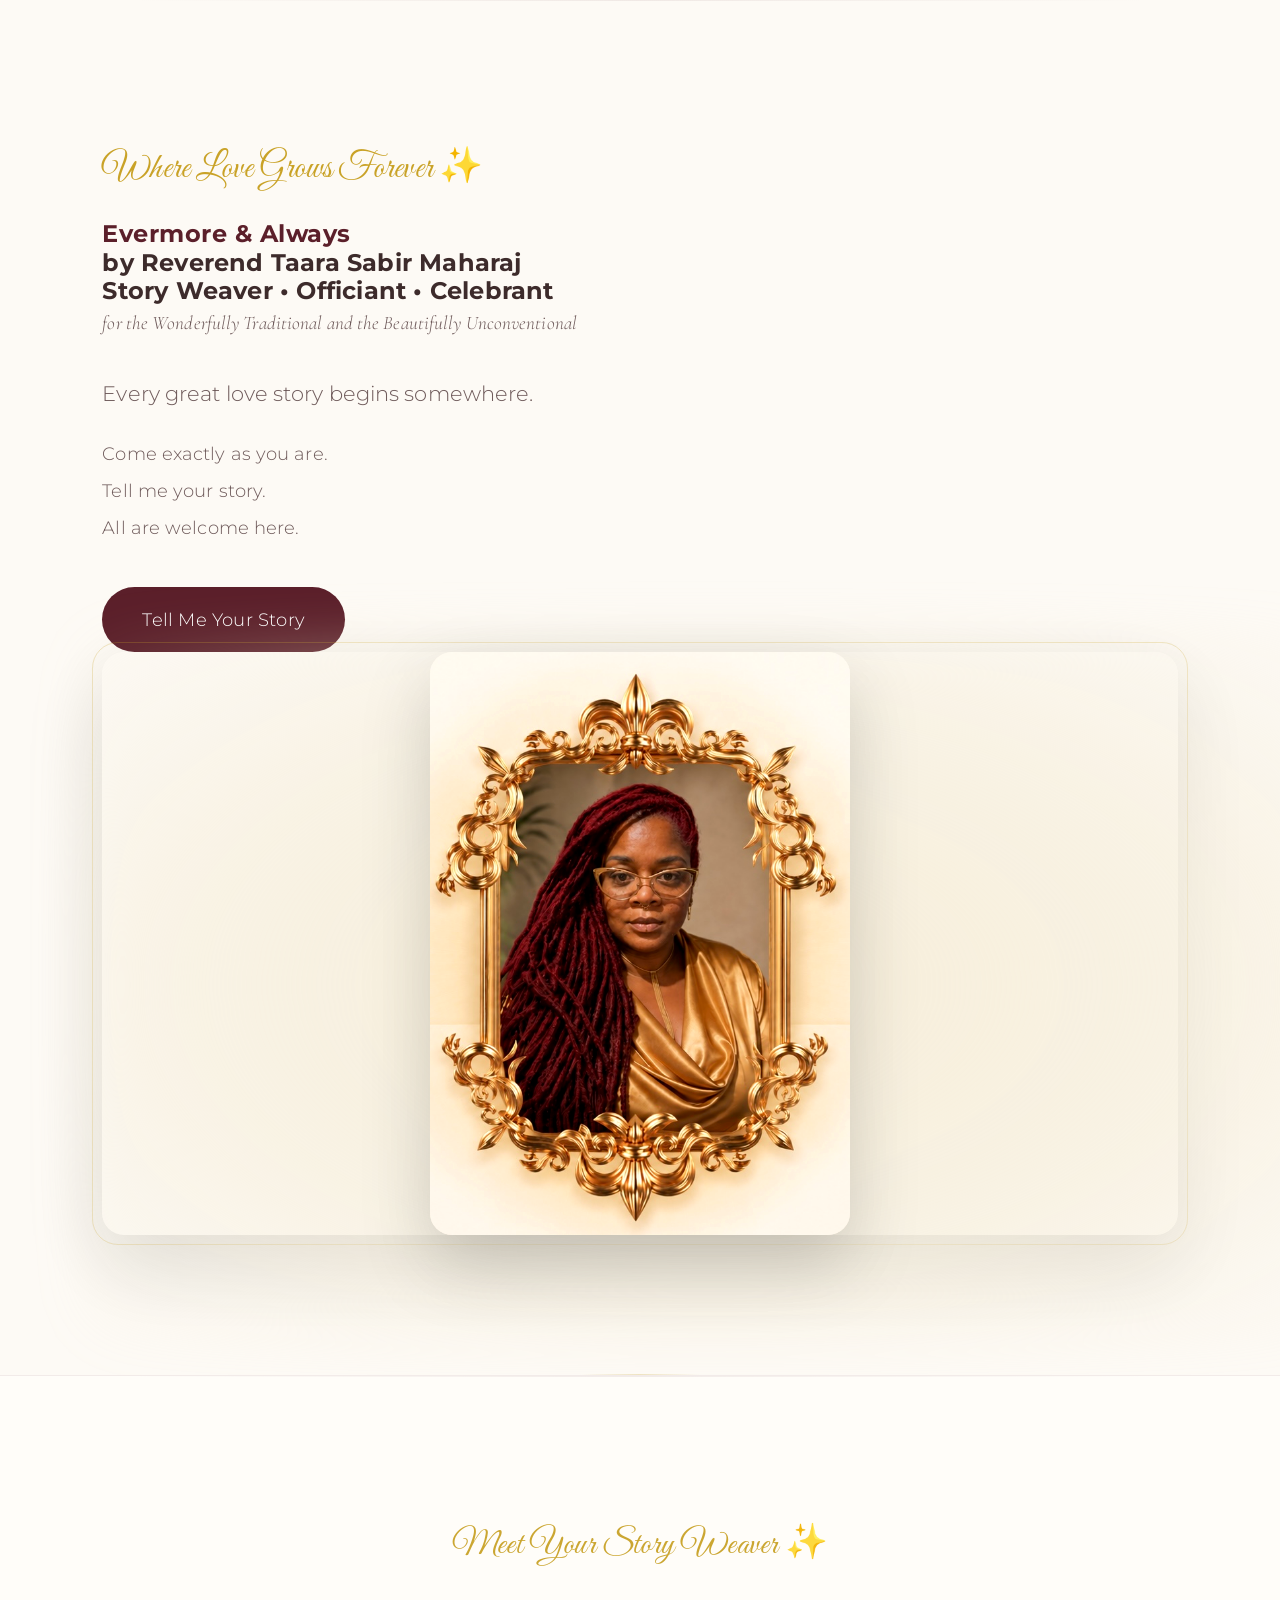
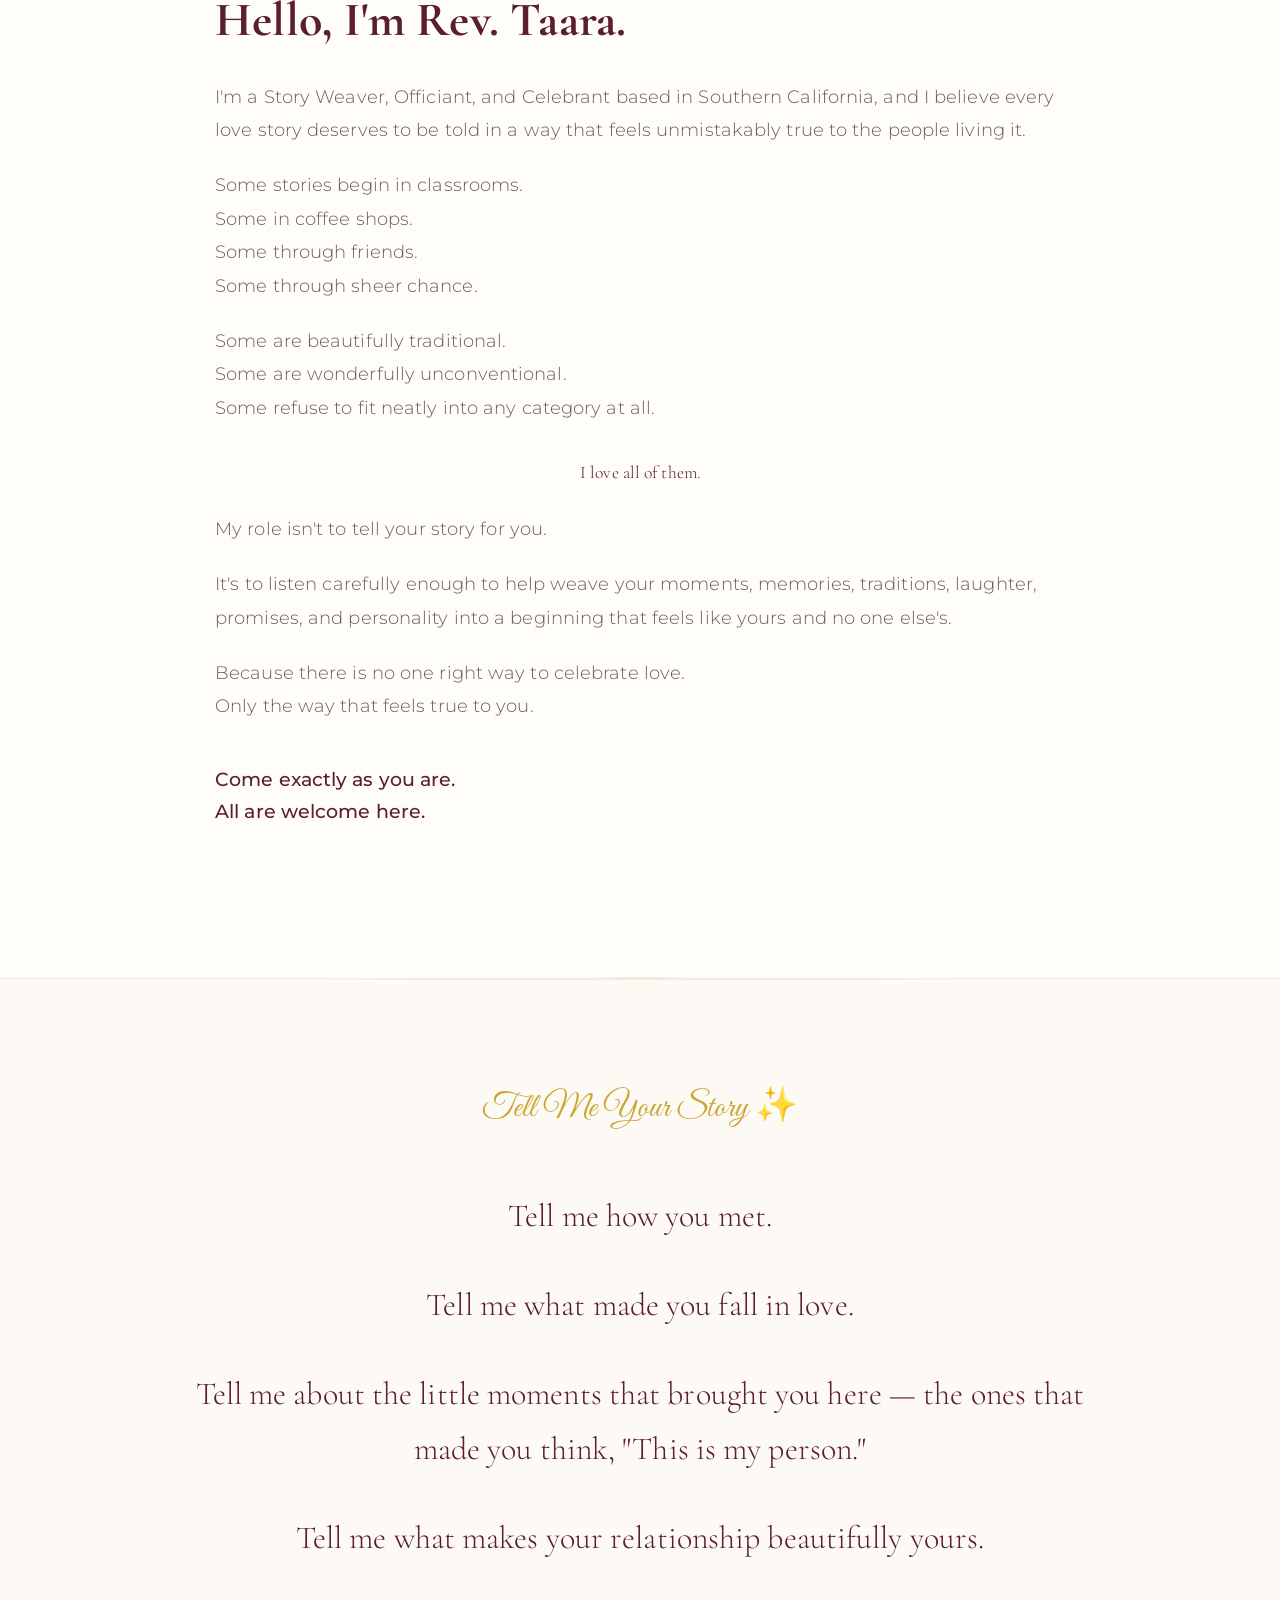
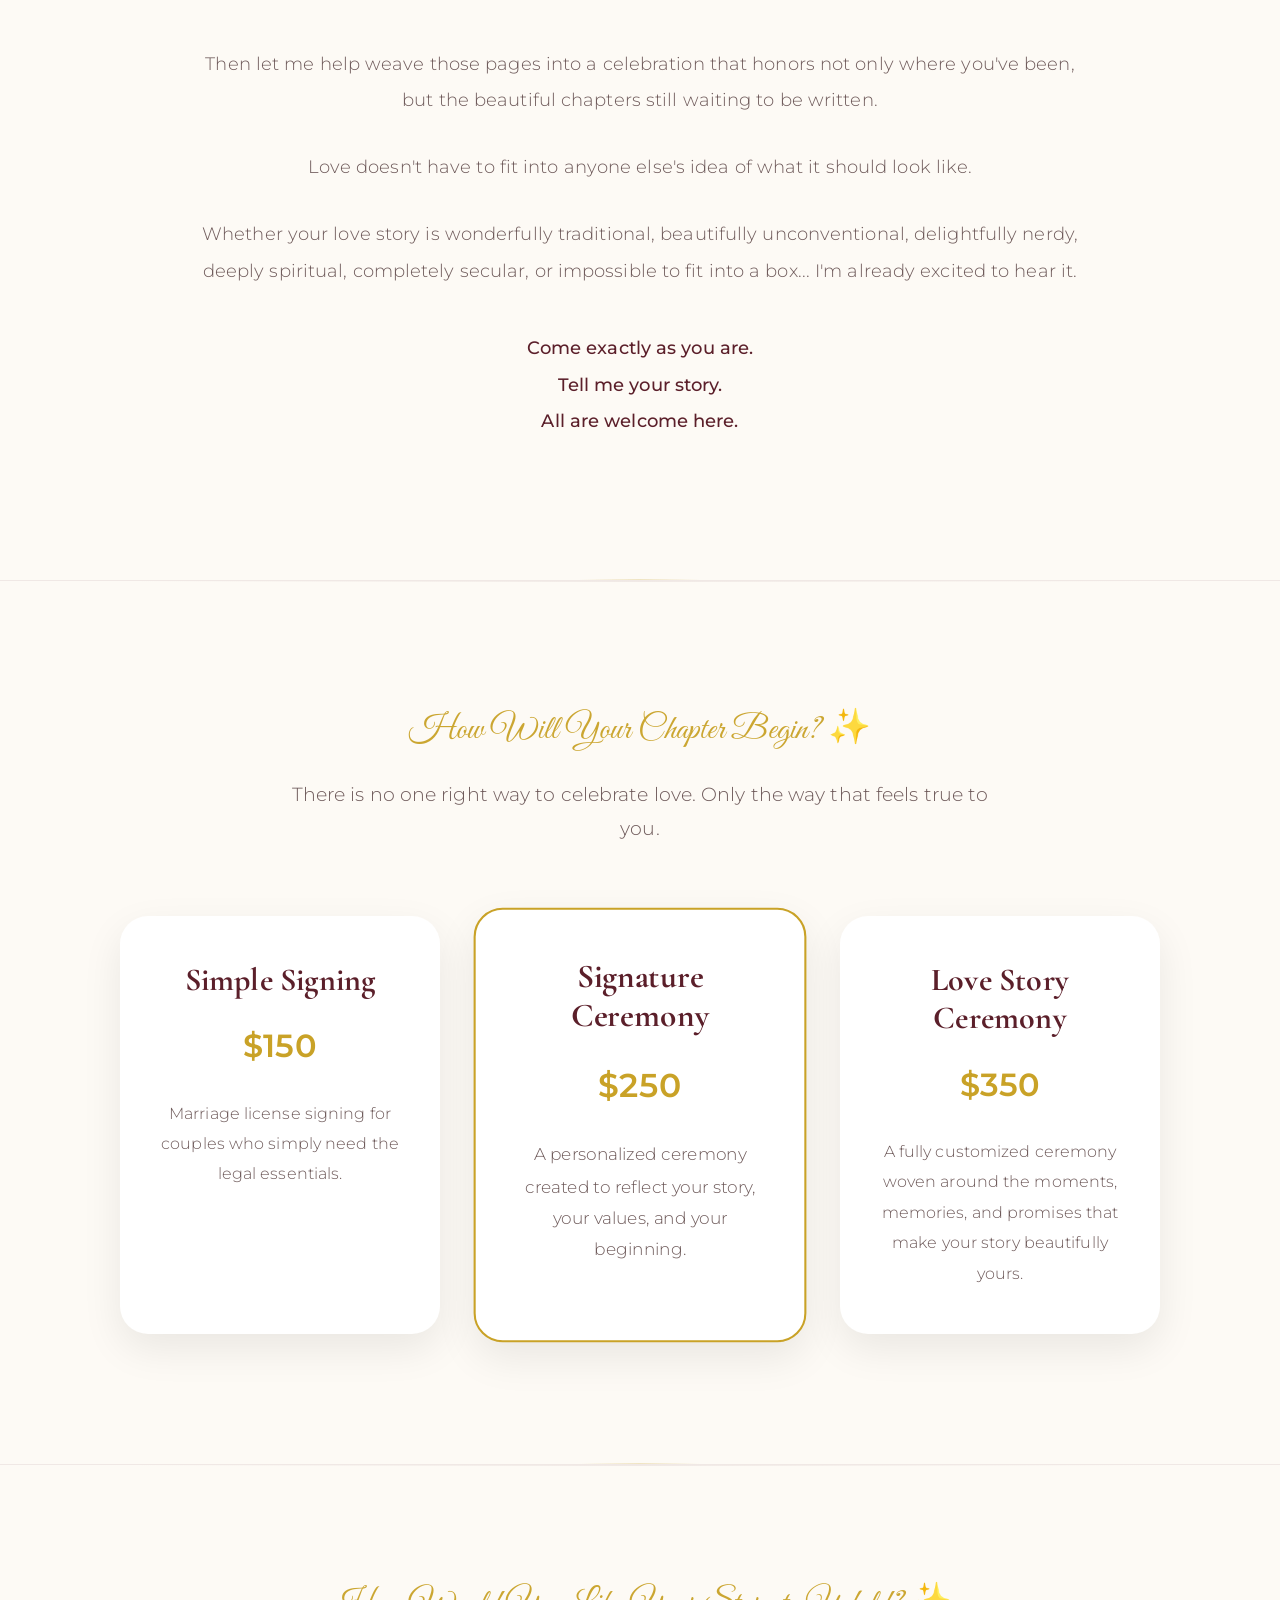
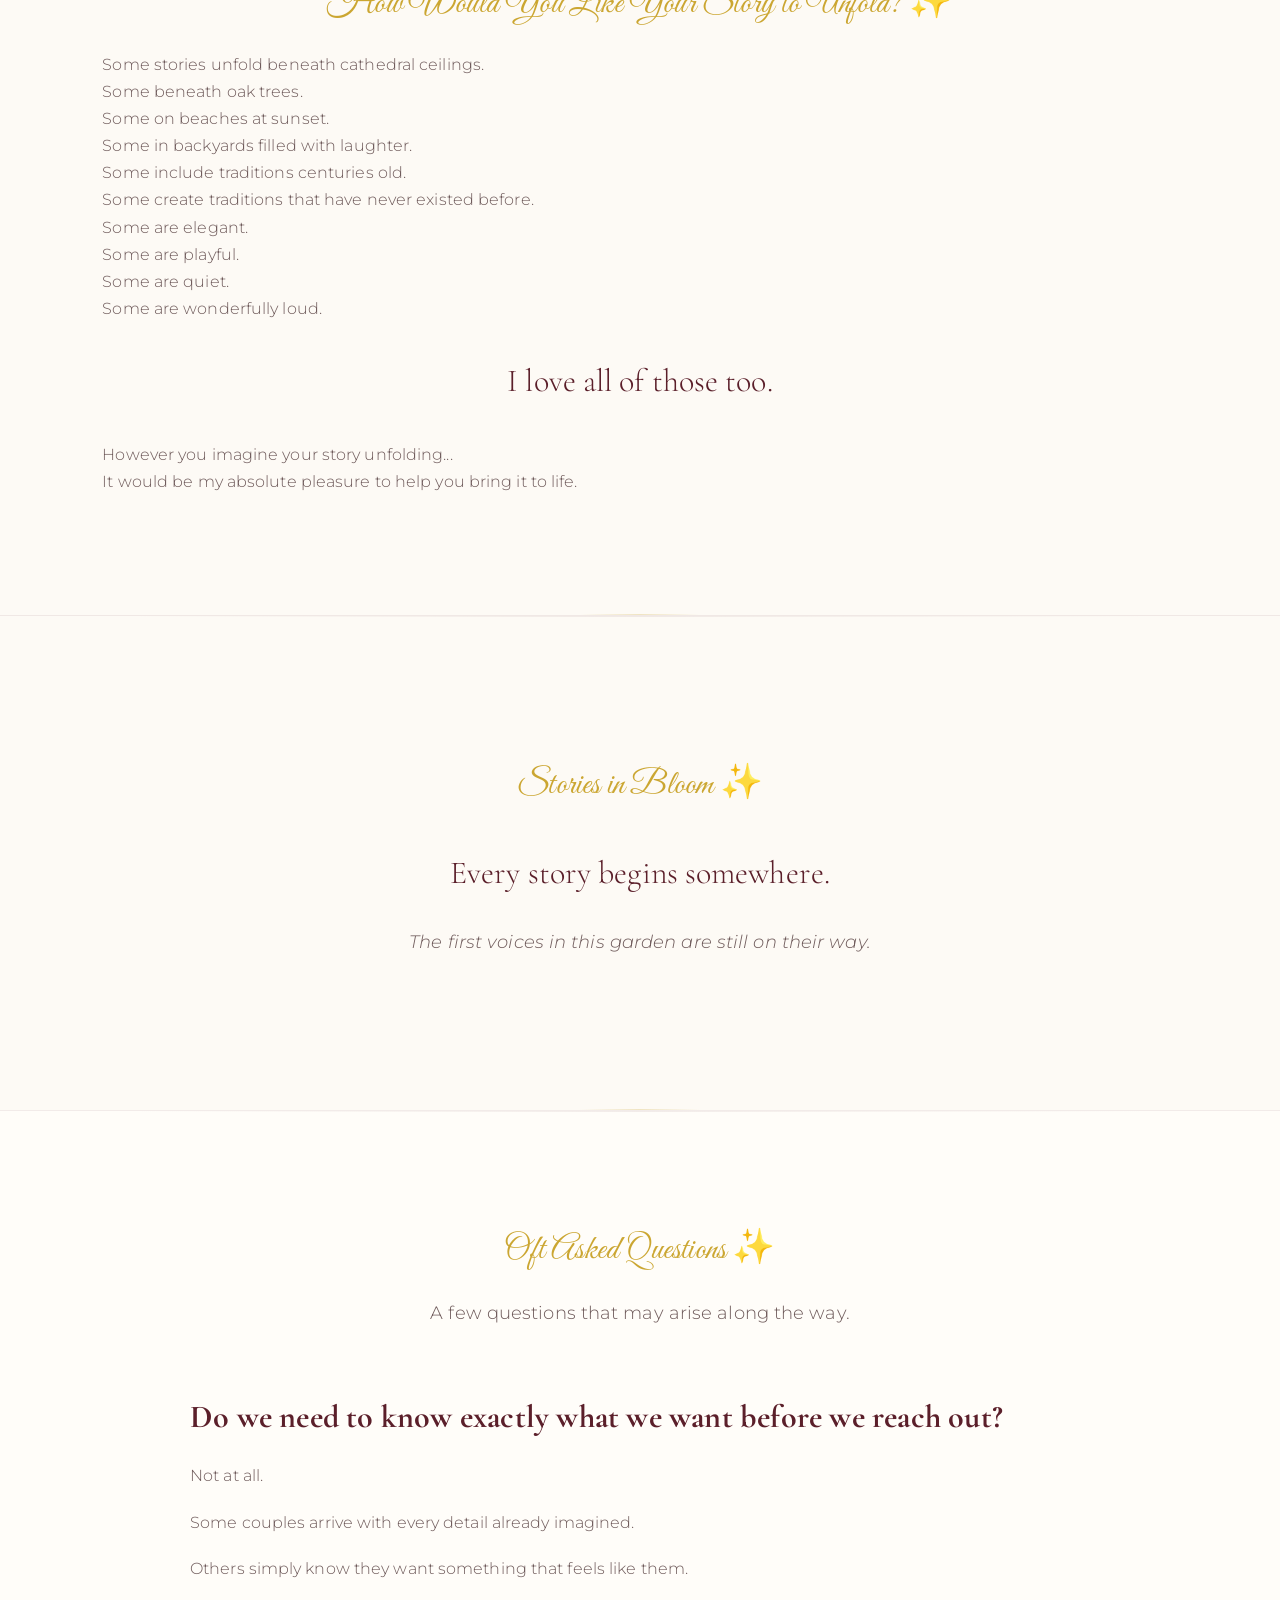
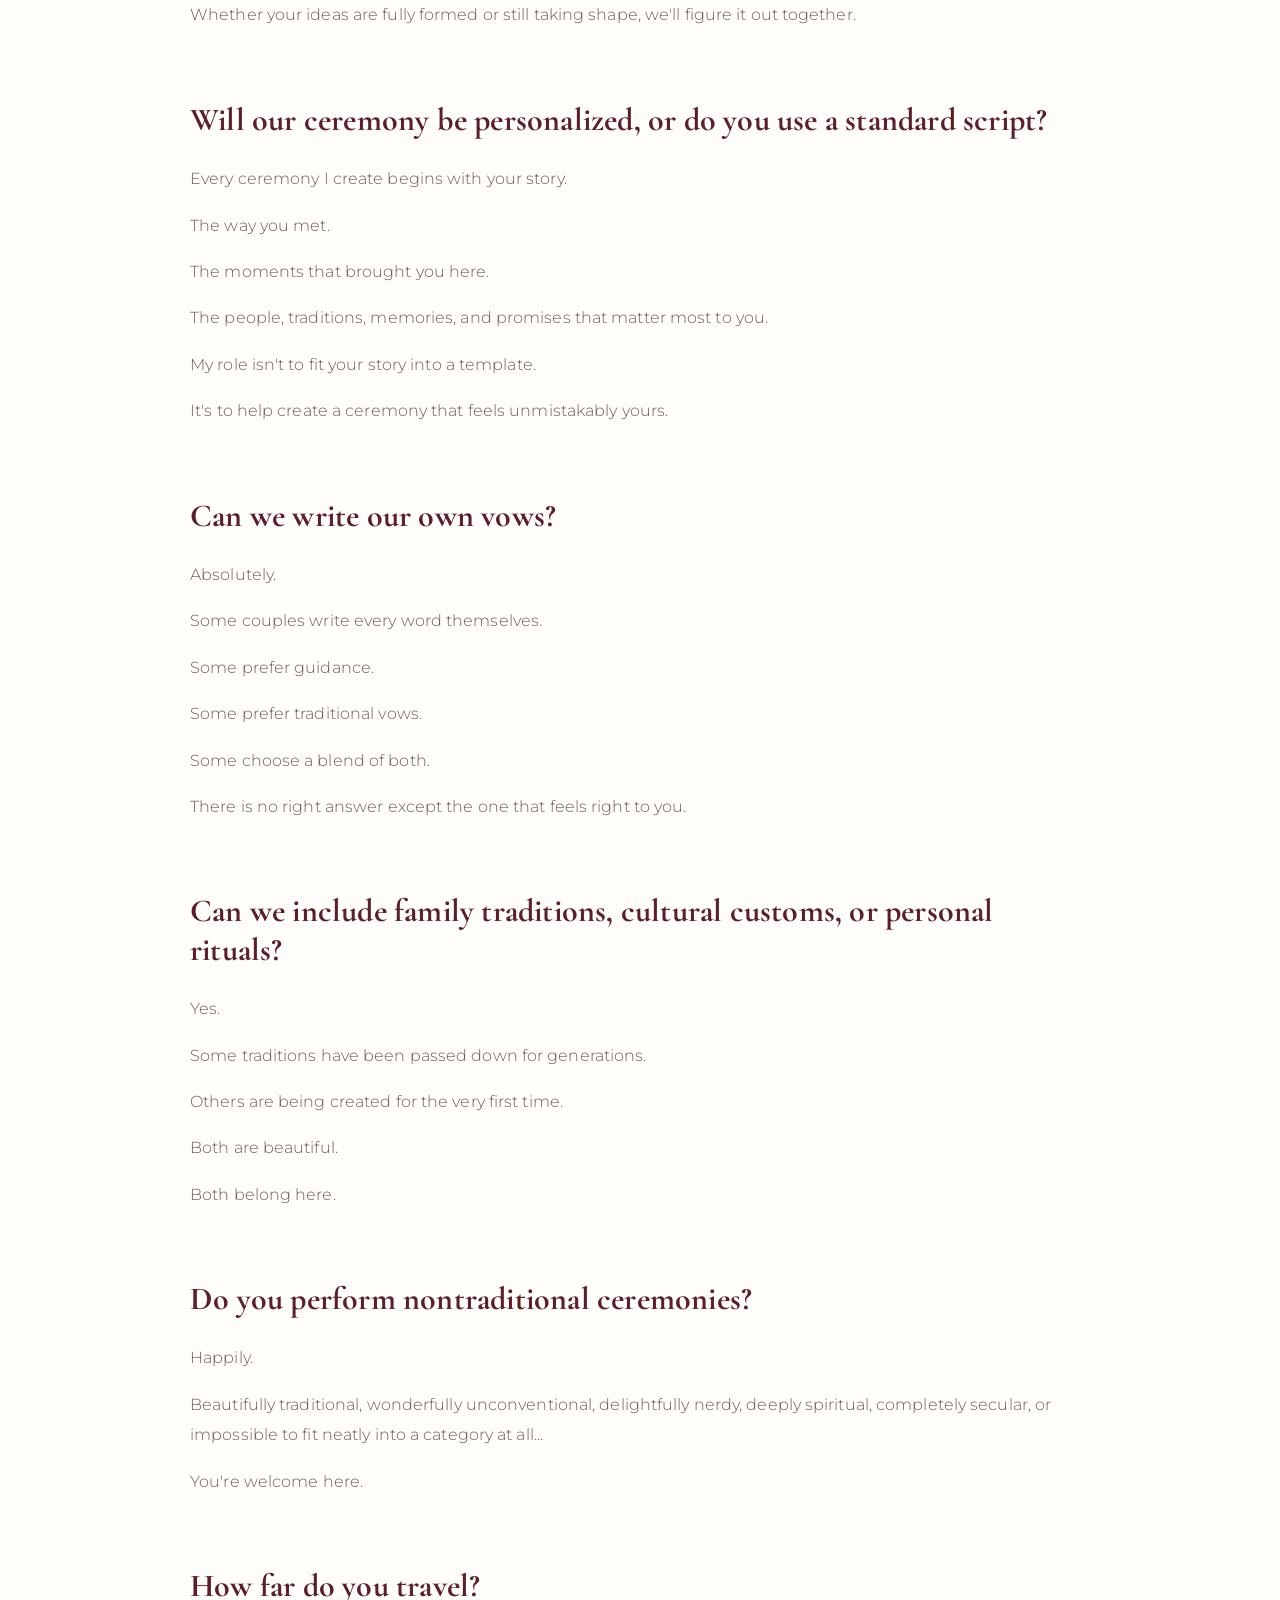
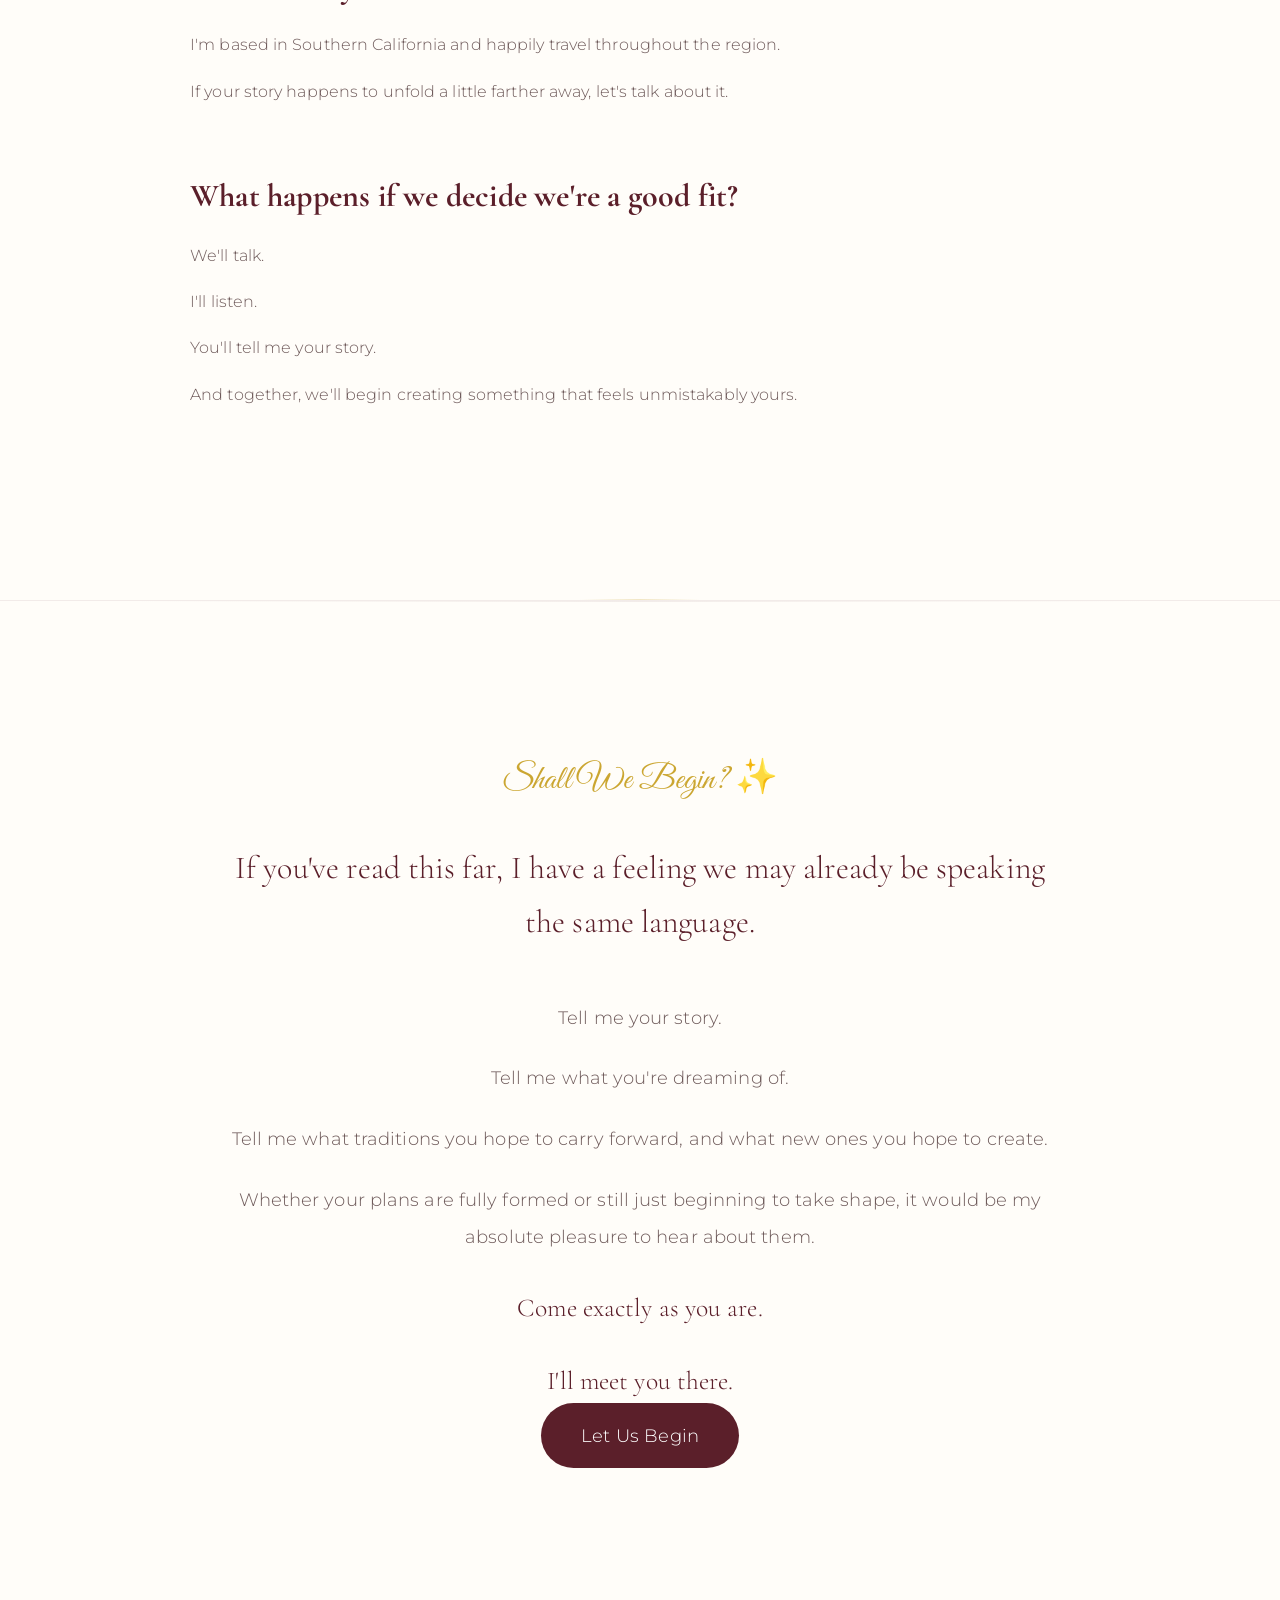
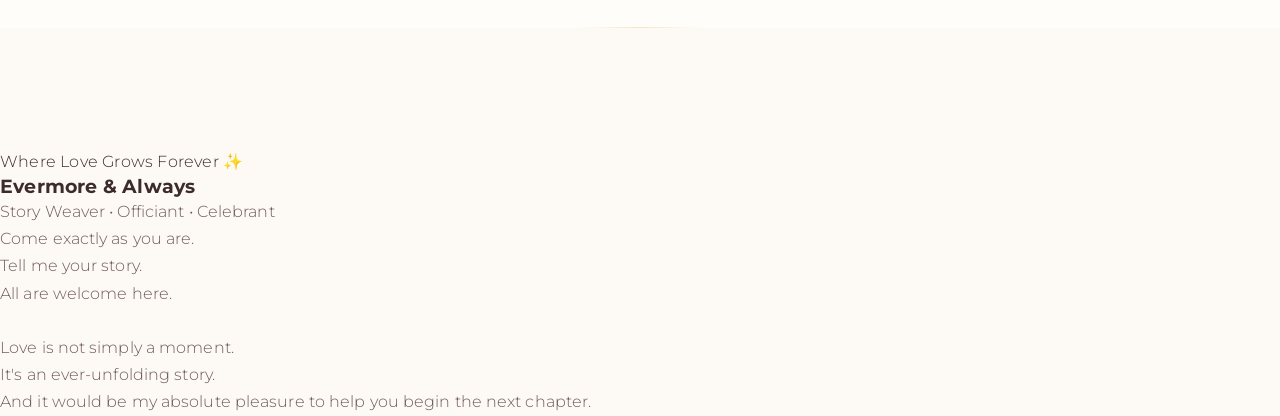
==== commit 059ccb6b: "Use Framed Hero Portrait Updated the homepage hero to use the framed portrait, creating a more inten" ====
--- a/index.html
+++ b/index.html
@@ -58,7 +58,7 @@
 
     <div class="hero-image">
 
-        <img src="Headshot.png" alt="Rev. Taara Sabir Maharaj">
+        <img src="hero-framed.jpg" alt="Rev. Taara Sabir Maharaj">
 
     </div>
 
--- a/style-v3.css
+++ b/style-v3.css
@@ -122,12 +122,85 @@
     text-align: center;
 }
 
+/*
+
+OLD HERO STYLES
+Retained after recovery.
+Superseded by master hero block.
 .hero-image img {
     width: 100%;
-    max-width: 480px;
-    border-radius: 30px;
-    box-shadow: 0 25px 60px rgba(0,0,0,0.12);
-}
+    max-width: 500px;
+
+    border-radius: 45% / 18%;
+
+    box-shadow:
+        0 18px 60px rgba(0,0,0,.12),
+        0 0 70px rgba(212,175,55,.12);
+
+    transition:
+        transform .8s ease,
+        box-shadow .8s ease;
+
+    position: relative;
+    z-index: 2;
+}
+*/
+
+.hero-image {
+    position: relative;
+    display: flex;
+    justify-content: center;
+    align-items: center;
+}
+
+.hero-image::before {
+    content: "";
+
+    position: absolute;
+
+    width: 132%;
+    height: 138%;
+
+    border-radius: 50%;
+
+    background:
+        radial-gradient(
+            ellipse,
+            rgba(245,236,214,.92) 0%,
+            rgba(245,236,214,.55) 58%,
+            rgba(245,236,214,0) 100%
+        );
+
+    filter: blur(55px);
+
+    z-index: 1;
+
+    pointer-events: none;
+}
+
+.hero-image::before {
+    content: "";
+
+    position: absolute;
+
+    width: 115%;
+    height: 118%;
+
+    border-radius: 50%;
+
+    background:
+        radial-gradient(
+            ellipse,
+            rgba(245,236,214,.95) 0%,
+            rgba(245,236,214,.55) 58%,
+            rgba(245,236,214,0) 100%
+        );
+
+    filter: blur(26px);
+
+    z-index: 1;
+}
+
 /* =========================
    MEET REV TAARA
    ========================= */
@@ -160,9 +233,14 @@
 
 .section-script {
     font-family: 'Great Vibes', cursive;
-    font-size: 2rem;
+    font-size: 2.15rem;
+    font-weight: 400;
     color: var(--gold);
-    margin-bottom: 20px;
+    line-height: 1.15;
+    text-align: center;
+    margin-bottom: 26px;
+    letter-spacing: 0.2px;
+    opacity: 0.96;
 }
 
 .meet-text h2 {
@@ -172,7 +250,7 @@
     margin-bottom: 30px;
 }
 
-.meet-text p {
+.meet-text p:not(.section-script) {
     margin-bottom: 22px;
     font-size: 1.1rem;
     line-height: 1.9;
@@ -563,16 +641,30 @@
     color: var(--ink);
     opacity: 0.9;
 }
-.hero-image img {
-
-    width: 420px;
-    border-radius: 18px;
-    box-shadow: 0 25px 60px rgba(0,0,0,0.12);
-}
 .hero-image {
+    position: relative;
     display: flex;
     justify-content: center;
     align-items: center;
+}
+
+.hero-image img {
+    width: 420px;
+    max-width: 100%;
+    height: auto;
+    display: block;
+
+    border-radius: 22px;
+   
+    filter: contrast(1.05) saturate(1.05);
+
+    box-shadow:
+        0 30px 70px rgba(0,0,0,.18);
+
+    transform: translateY(0);
+
+    position: relative;
+    z-index: 2;
 }
 
 .cta-button {
@@ -999,7 +1091,6 @@
         align-items: center;
         padding: 40px 20px;
         gap: 24px;
-        outline: 3px solid red !important;
     }
 
     .hero-content {
@@ -1104,36 +1195,6 @@
     transform: scale(1.02);
     letter-spacing: 0.5px;
     color: var(--wine);
-}
-
-.hero-image img {
-    border-radius: 22px;
-    box-shadow: 0 30px 70px rgba(0,0,0,0.18);
-    transform: translateY(0px);
-}
-
-.hero {
-    outline: 3px solid red !important;
-}
-
-.hero-content {
-    outline: 2px solid blue !important;
-}
-
-.hero-image {
-    outline: 2px solid green !important;
-}
-
-.hero-container {
-    outline: 3px solid red !important;
-}
-
-.hero-content {
-    outline: 2px solid blue !important;
-}
-
-.hero-image {
-    outline: 2px solid green !important;
 }
 
 /* Fade-in animation */
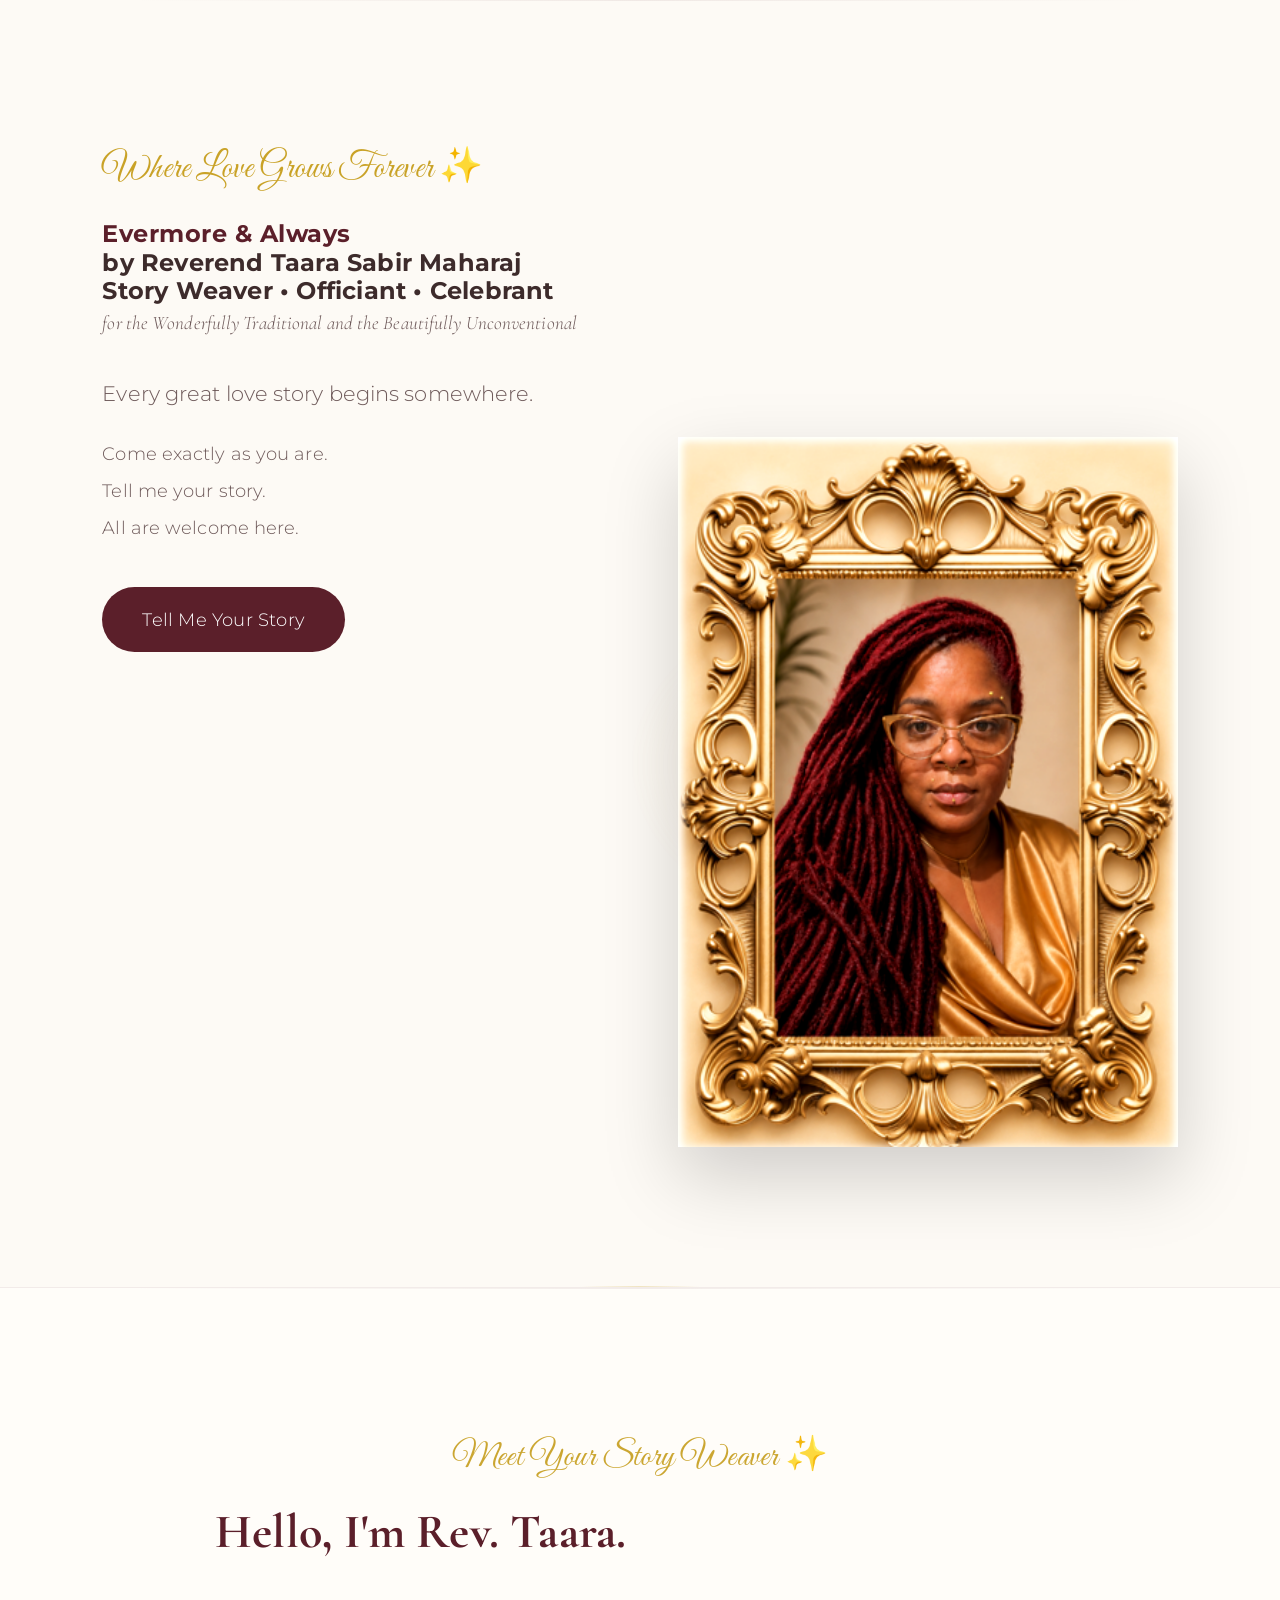
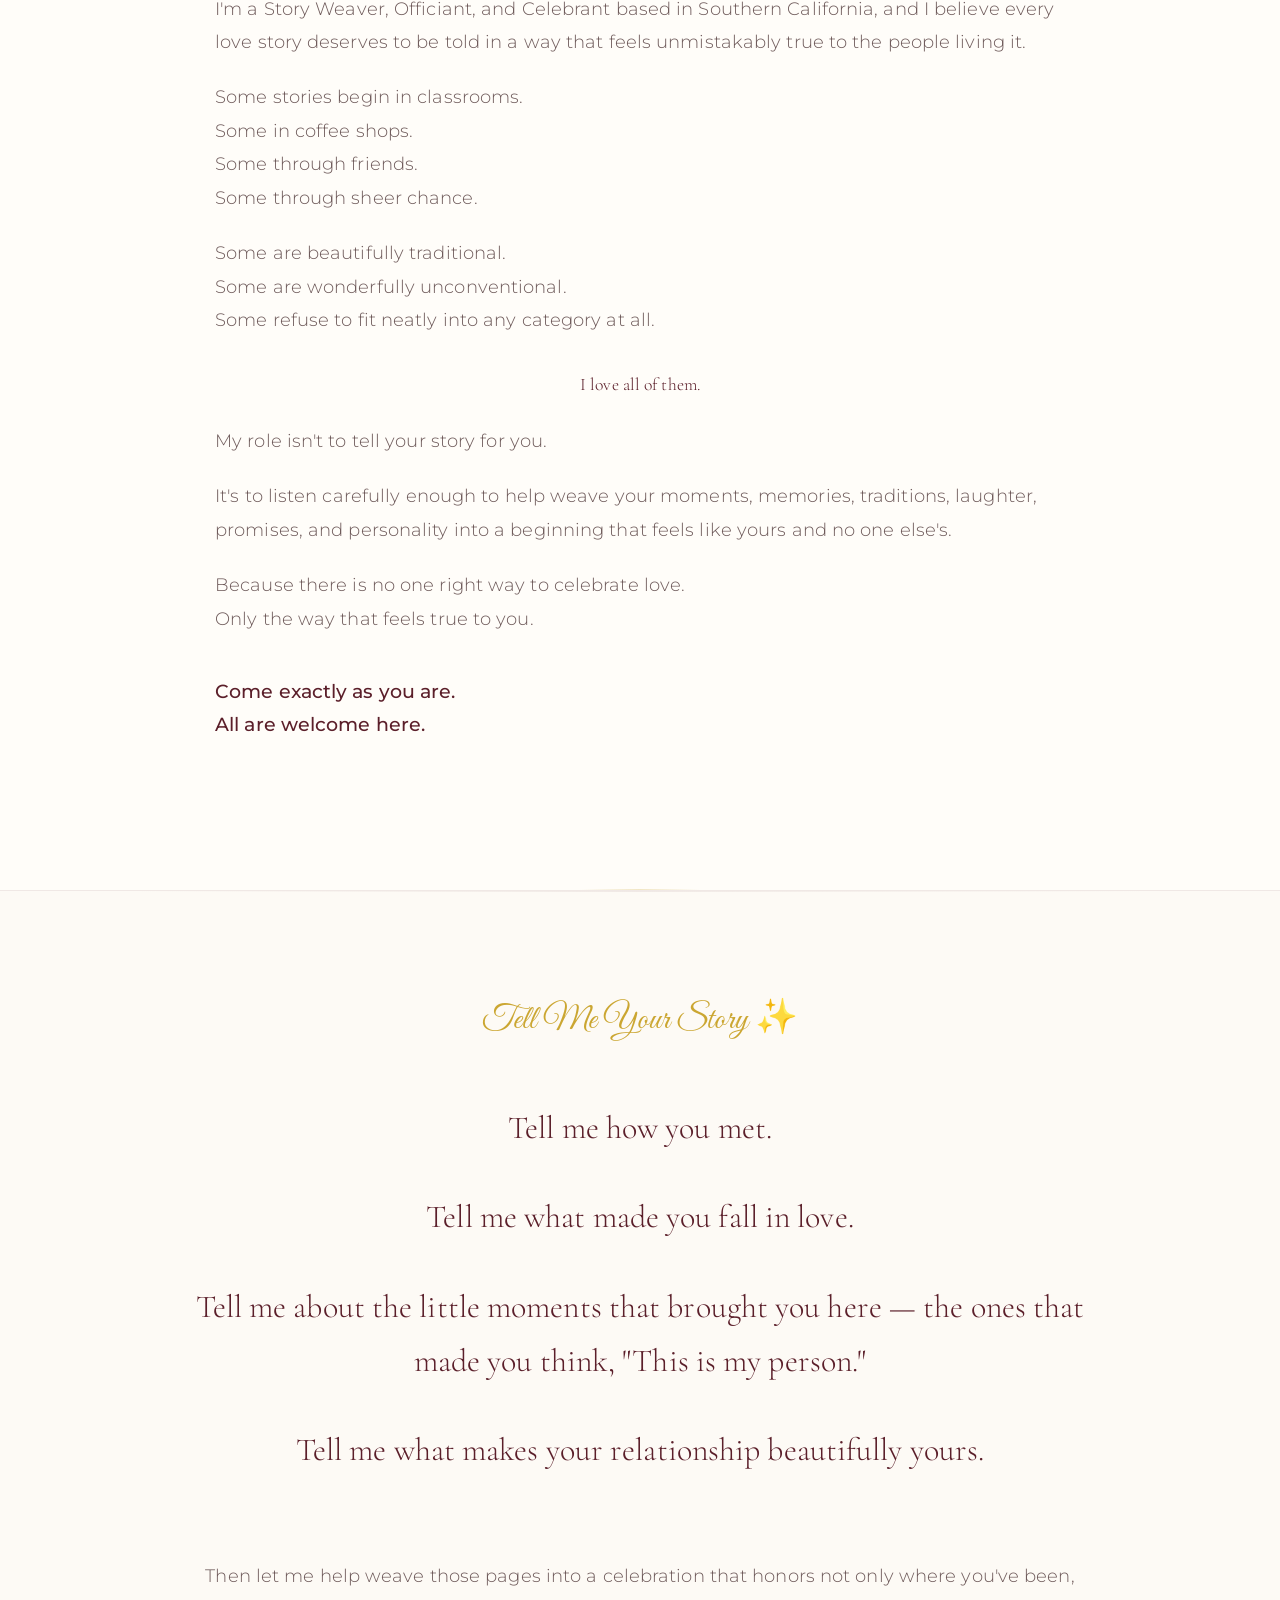
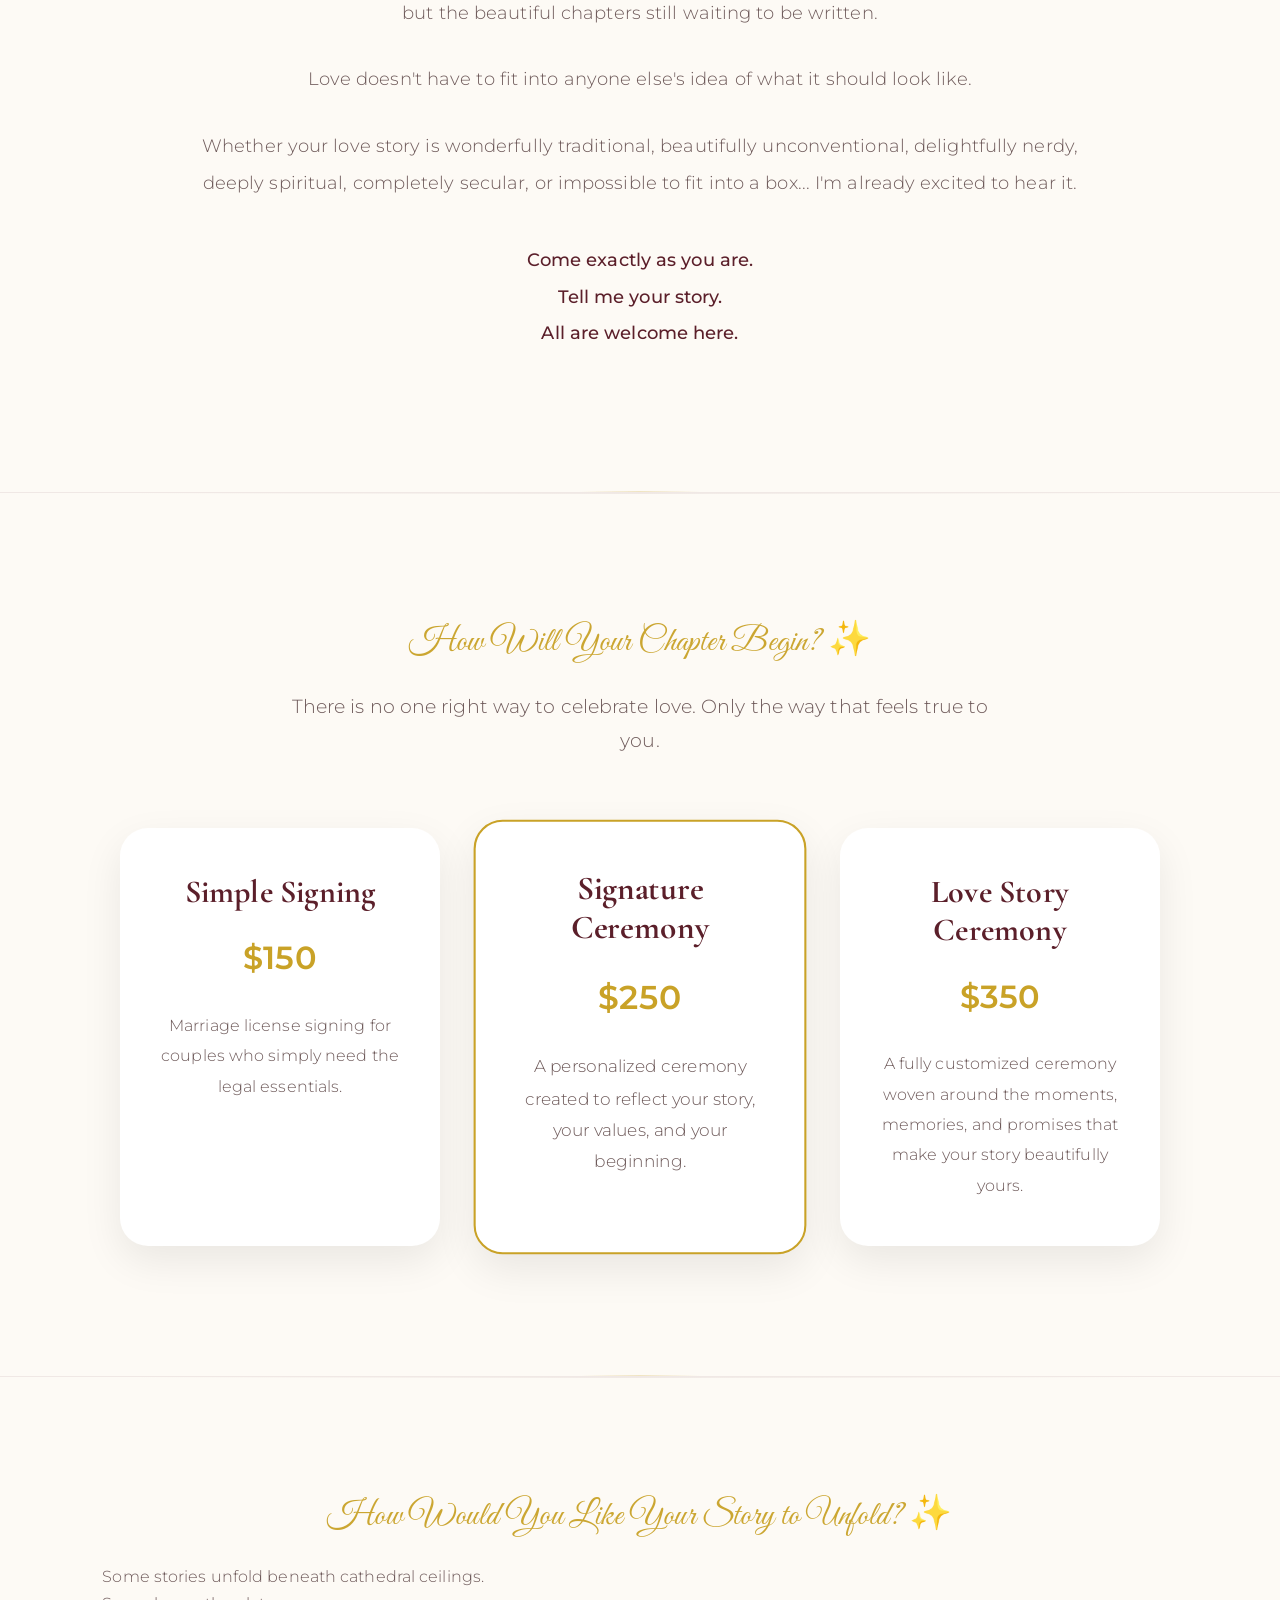
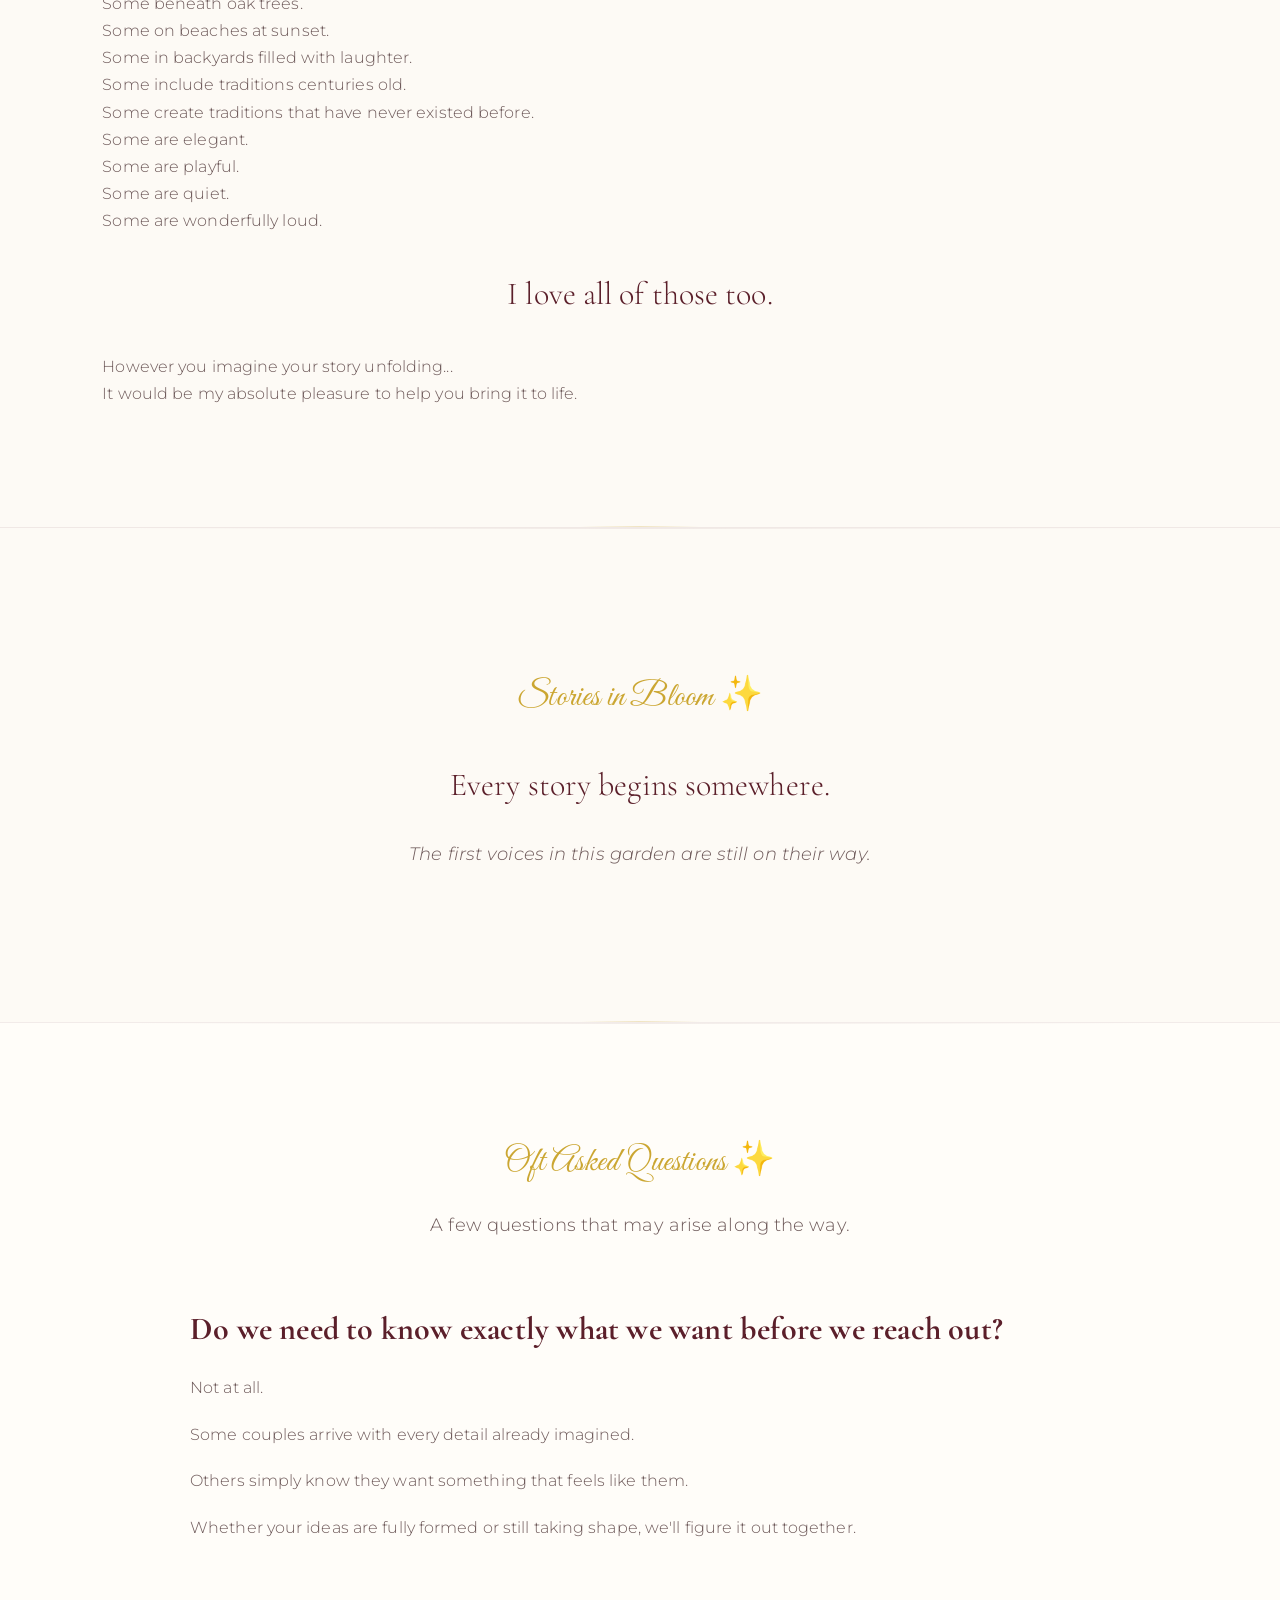
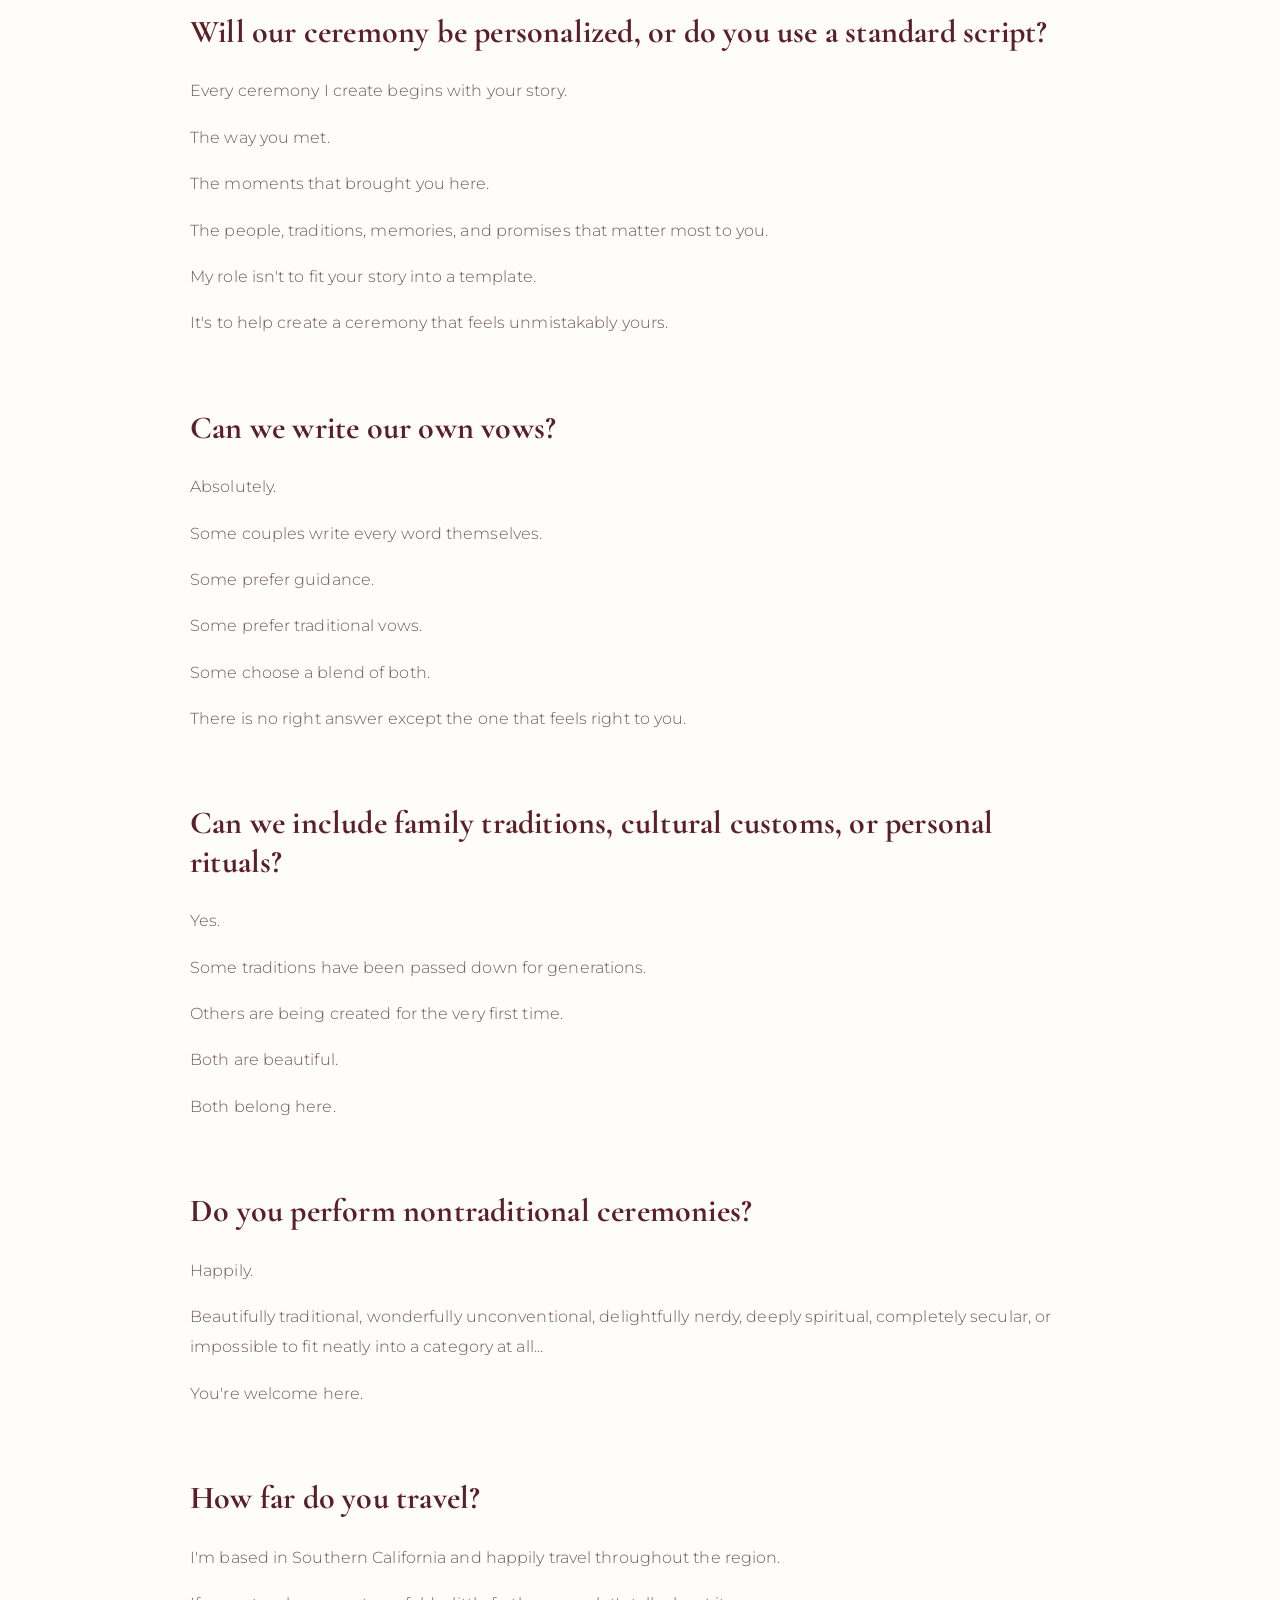
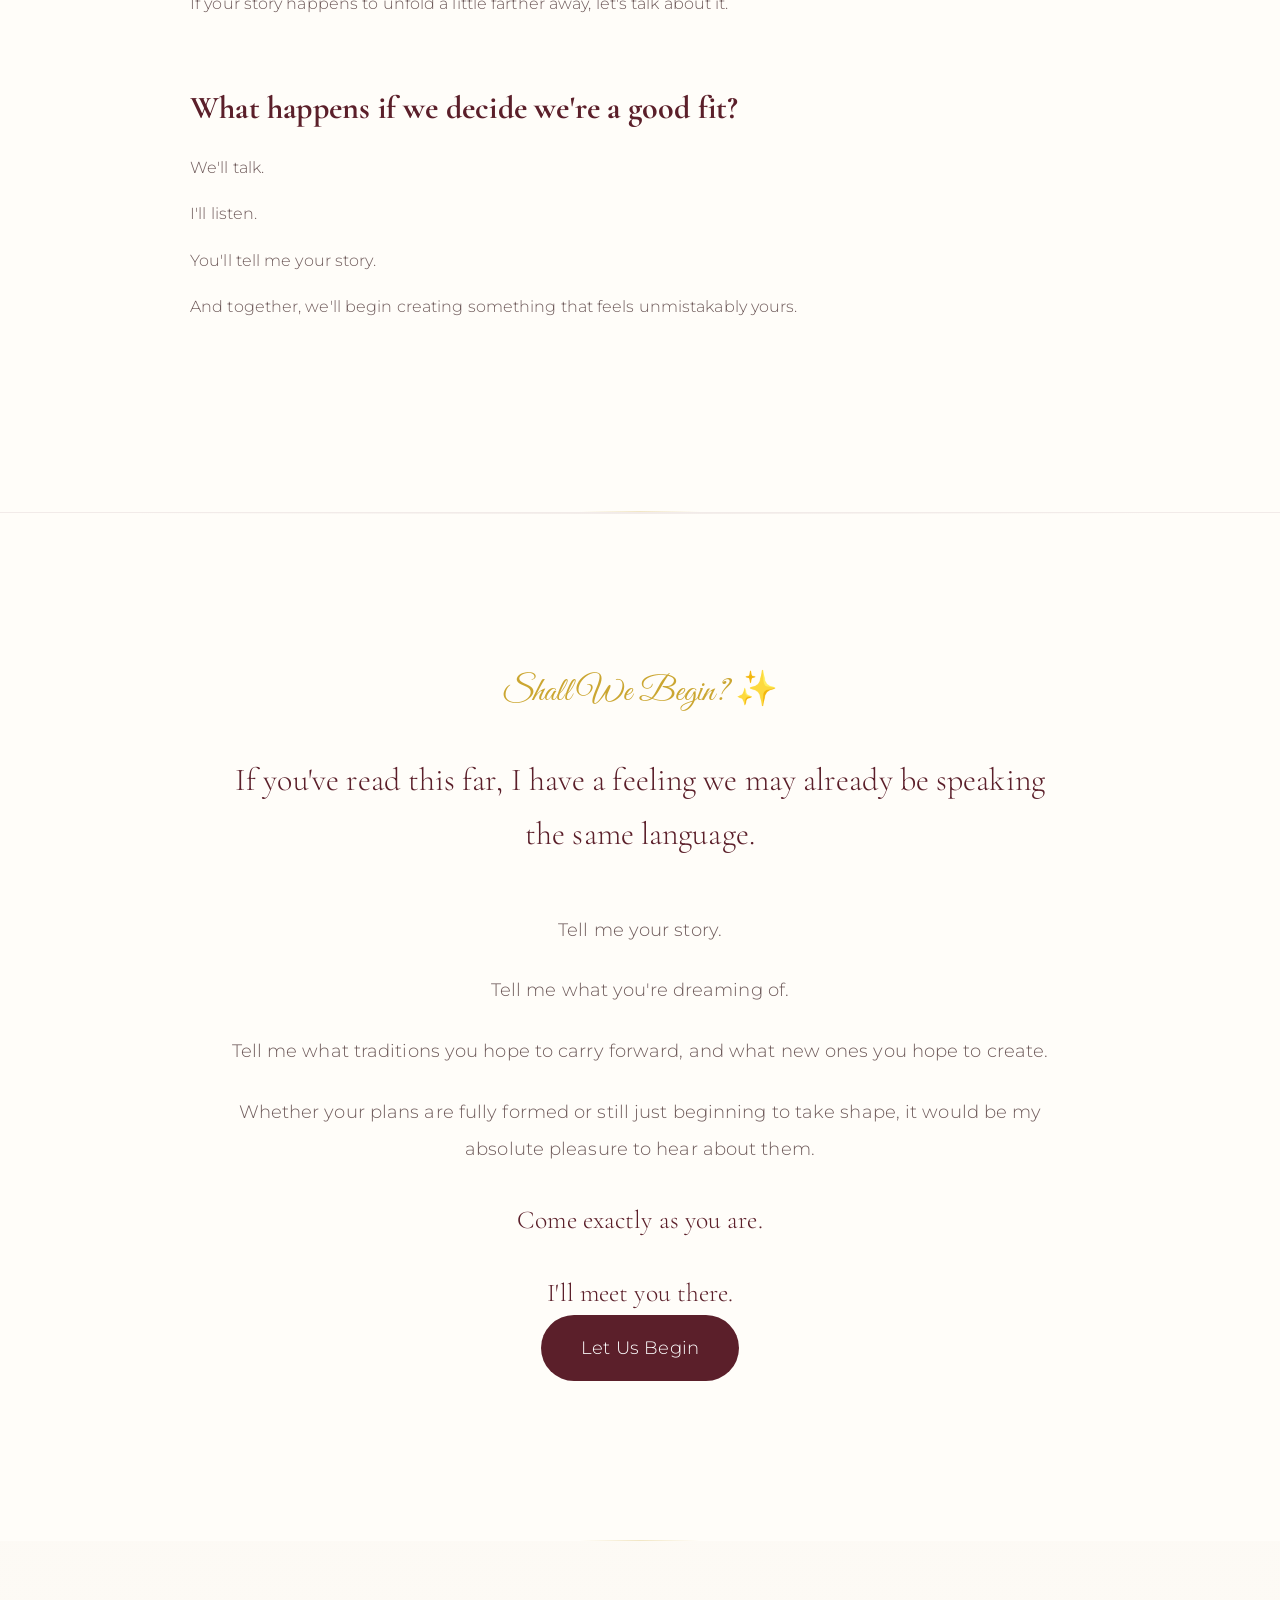
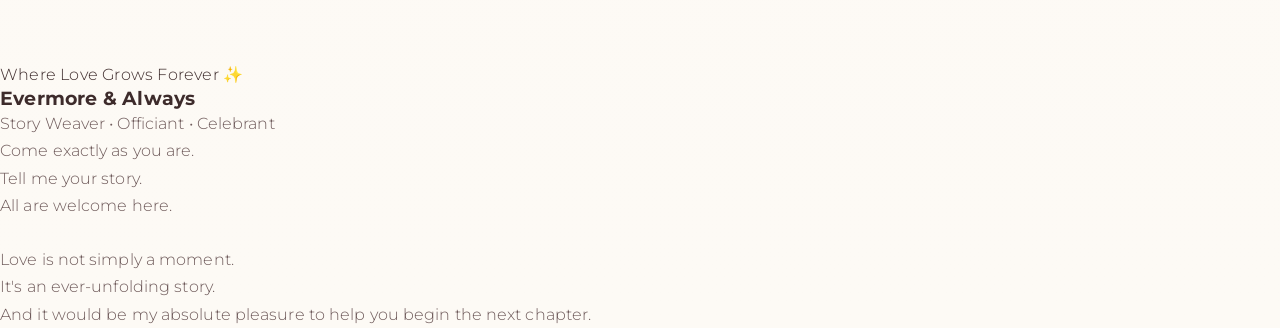
==== commit a2f36336: "Changing the Image... test" ====
--- a/index.html
+++ b/index.html
@@ -58,7 +58,7 @@
 
     <div class="hero-image">
 
-        <img src="hero-framed.jpg" alt="Rev. Taara Sabir Maharaj">
+        <img src="hero-framed w shadow.png" alt="Rev. Taara Sabir Maharaj">
 
     </div>
 
--- a/style-v3.css
+++ b/style-v3.css
@@ -151,6 +151,8 @@
     display: flex;
     justify-content: center;
     align-items: center;
+
+    transform: translateY(-40px);
 }
 
 .hero-image::before {
@@ -641,6 +643,7 @@
     color: var(--ink);
     opacity: 0.9;
 }
+
 .hero-image {
     position: relative;
     display: flex;
@@ -649,13 +652,11 @@
 }
 
 .hero-image img {
-    width: 420px;
+    width: 500px;
     max-width: 100%;
     height: auto;
     display: block;
 
-    border-radius: 22px;
-   
     filter: contrast(1.05) saturate(1.05);
 
     box-shadow:
@@ -914,17 +915,6 @@
     position: relative;
 }
 
-.hero-image::before {
-    content: "";
-    position: absolute;
-    inset: -12px;
-
-    border: 1px solid rgba(201,162,39,0.25);
-    border-radius: 26px;
-
-    pointer-events: none;
-}
-
 .hero-script {
     opacity: 0.9;
 }
@@ -986,21 +976,6 @@
     background:
         radial-gradient(circle at 10% 20%, rgba(201,162,39,0.12), transparent 35%),
         radial-gradient(circle at 90% 80%, rgba(91,31,42,0.10), transparent 40%);
-}
-
-.hero-image {
-    position: relative;
-    border-radius: 18px;
-    box-shadow: 0 25px 60px rgba(0,0,0,0.12);
-}
-
-.hero-image::after {
-    content: "";
-    position: absolute;
-    inset: -10px;
-    border: 1px solid rgba(201,162,39,0.25);
-    border-radius: 26px;
-    pointer-events: none;
 }
 
 section:nth-child(odd) {
@@ -1072,11 +1047,7 @@
     z-index: 1;
     pointer-events: none;
 }
-   .hero-image {
-    box-shadow: 0 20px 50px rgba(0,0,0,0.18);
-    border-radius: 22px;
-}
-
+   
    section + section {
     border-top: 1px solid rgba(91,31,42,0.08);
 }
@@ -1121,11 +1092,6 @@
     max-width: 560px;
 }
 
-.hero-image {
-    box-shadow: 0 30px 80px rgba(0,0,0,0.14);
-    transform: translateY(2px);
-}
-
 .hero {
     position: relative;
     overflow: hidden;
@@ -1342,3 +1308,69 @@
   transform: translateY(-6px) scale(1.01);
   box-shadow: 0 35px 90px rgba(0,0,0,0.18);
 }
+
+/* ==================================================
+   HERO MASTER OVERRIDES
+   This section controls the final hero appearance.
+   Future hero edits belong ONLY here.
+================================================== */
+
+.hero {
+    display: grid;
+    grid-template-columns: 1.05fr 0.75fr;
+    align-items: start;
+
+    gap: 40px;
+
+    min-height: auto;
+
+    padding: 60px 0 40px;
+}
+
+.hero-content {
+    max-width: 560px;
+}
+
+.hero-image {
+    display: flex;
+    justify-content: flex-end;
+    align-items: flex-start;
+
+    margin-top: -215px;
+    margin-right: 0px;
+}
+
+.hero-image::before {
+    content: "";
+    position: absolute;
+
+    top: 46%;
+    left: 74%;
+    transform: translate(-50%, -50%);
+
+    width: 58%;
+    height: 58%;
+
+    border-radius: 50%;
+
+    background: radial-gradient(
+        ellipse at center,
+        rgba(255,223,170,.55) 0%,
+        rgba(255,223,170,.26) 22%,
+        rgba(255,223,170,.08) 44%,
+        rgba(255,223,170,0) 62%
+    );
+
+    filter: blur(16px);
+
+    opacity: .95;
+    z-index: -1;
+    pointer-events: none;
+}
+
+.hero-image img {
+    width: 500px;
+    max-width: 100%;
+    height: auto;
+    display: block;
+}
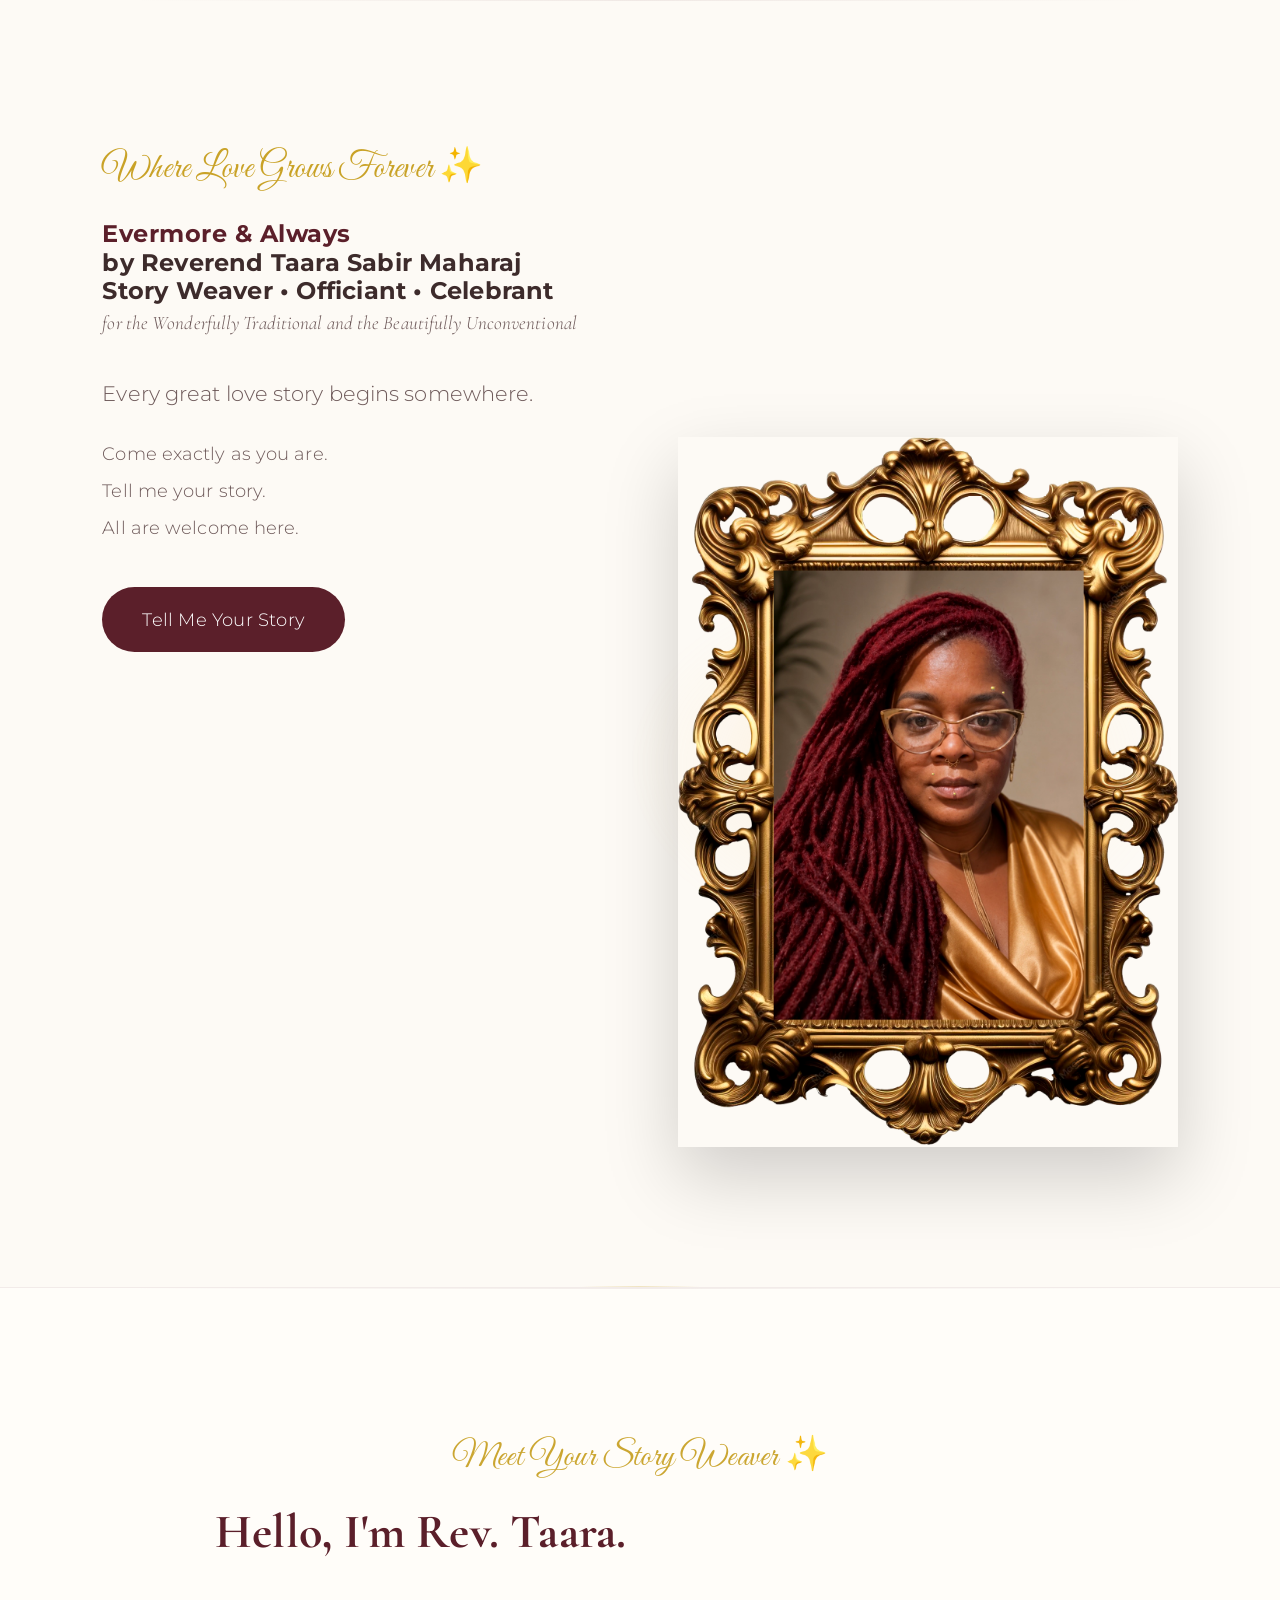
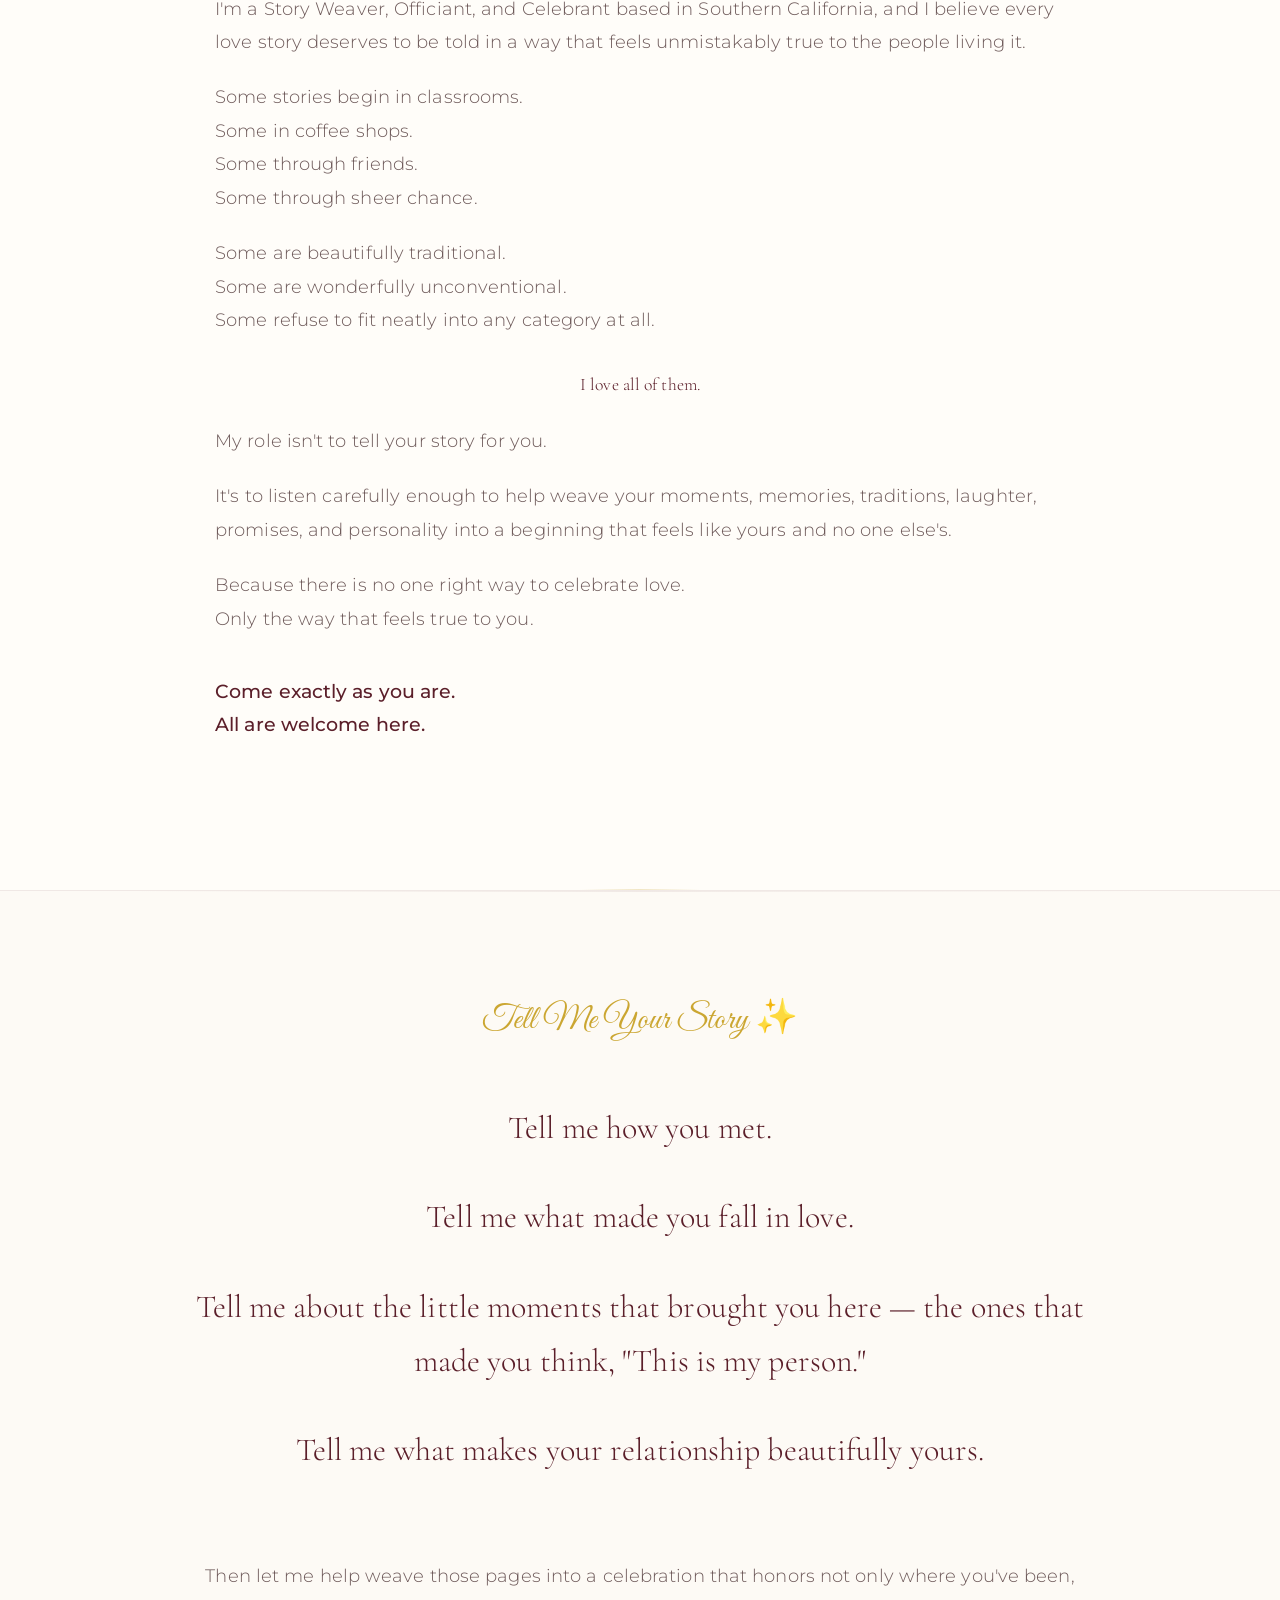
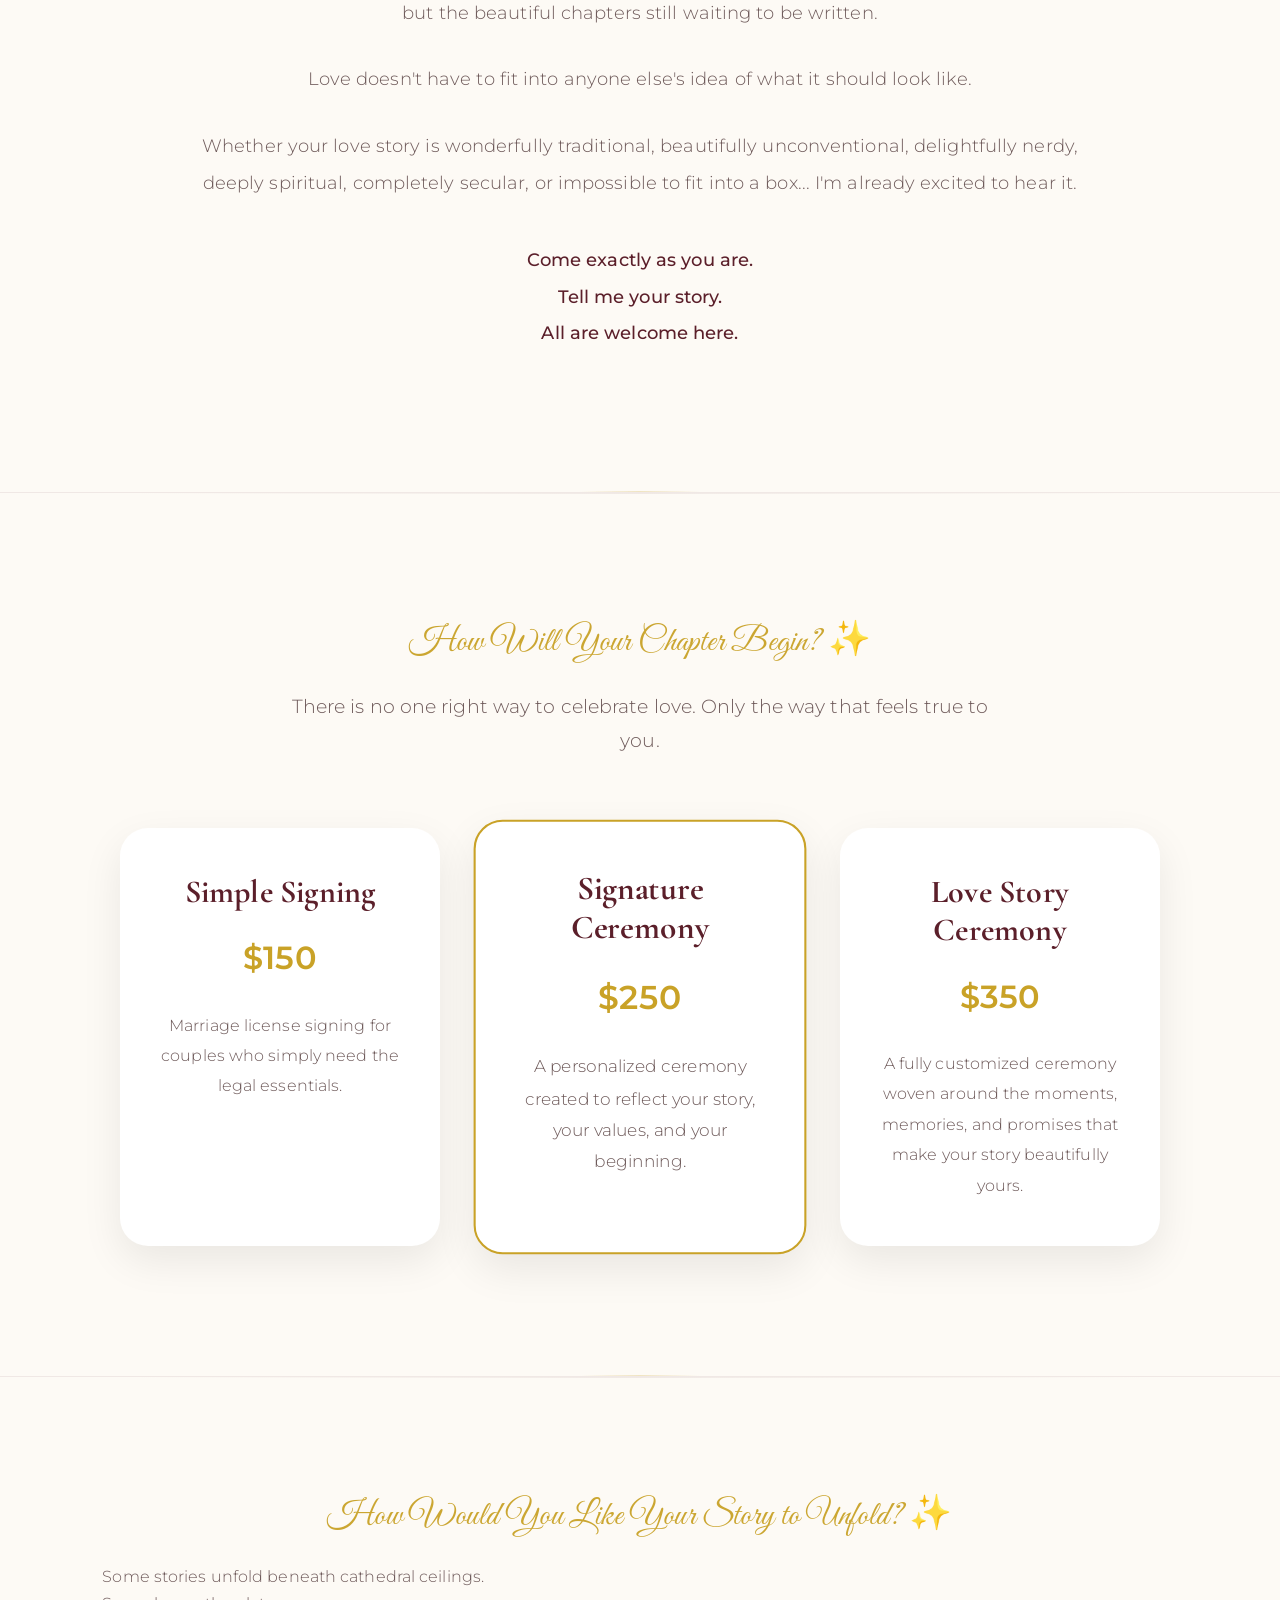
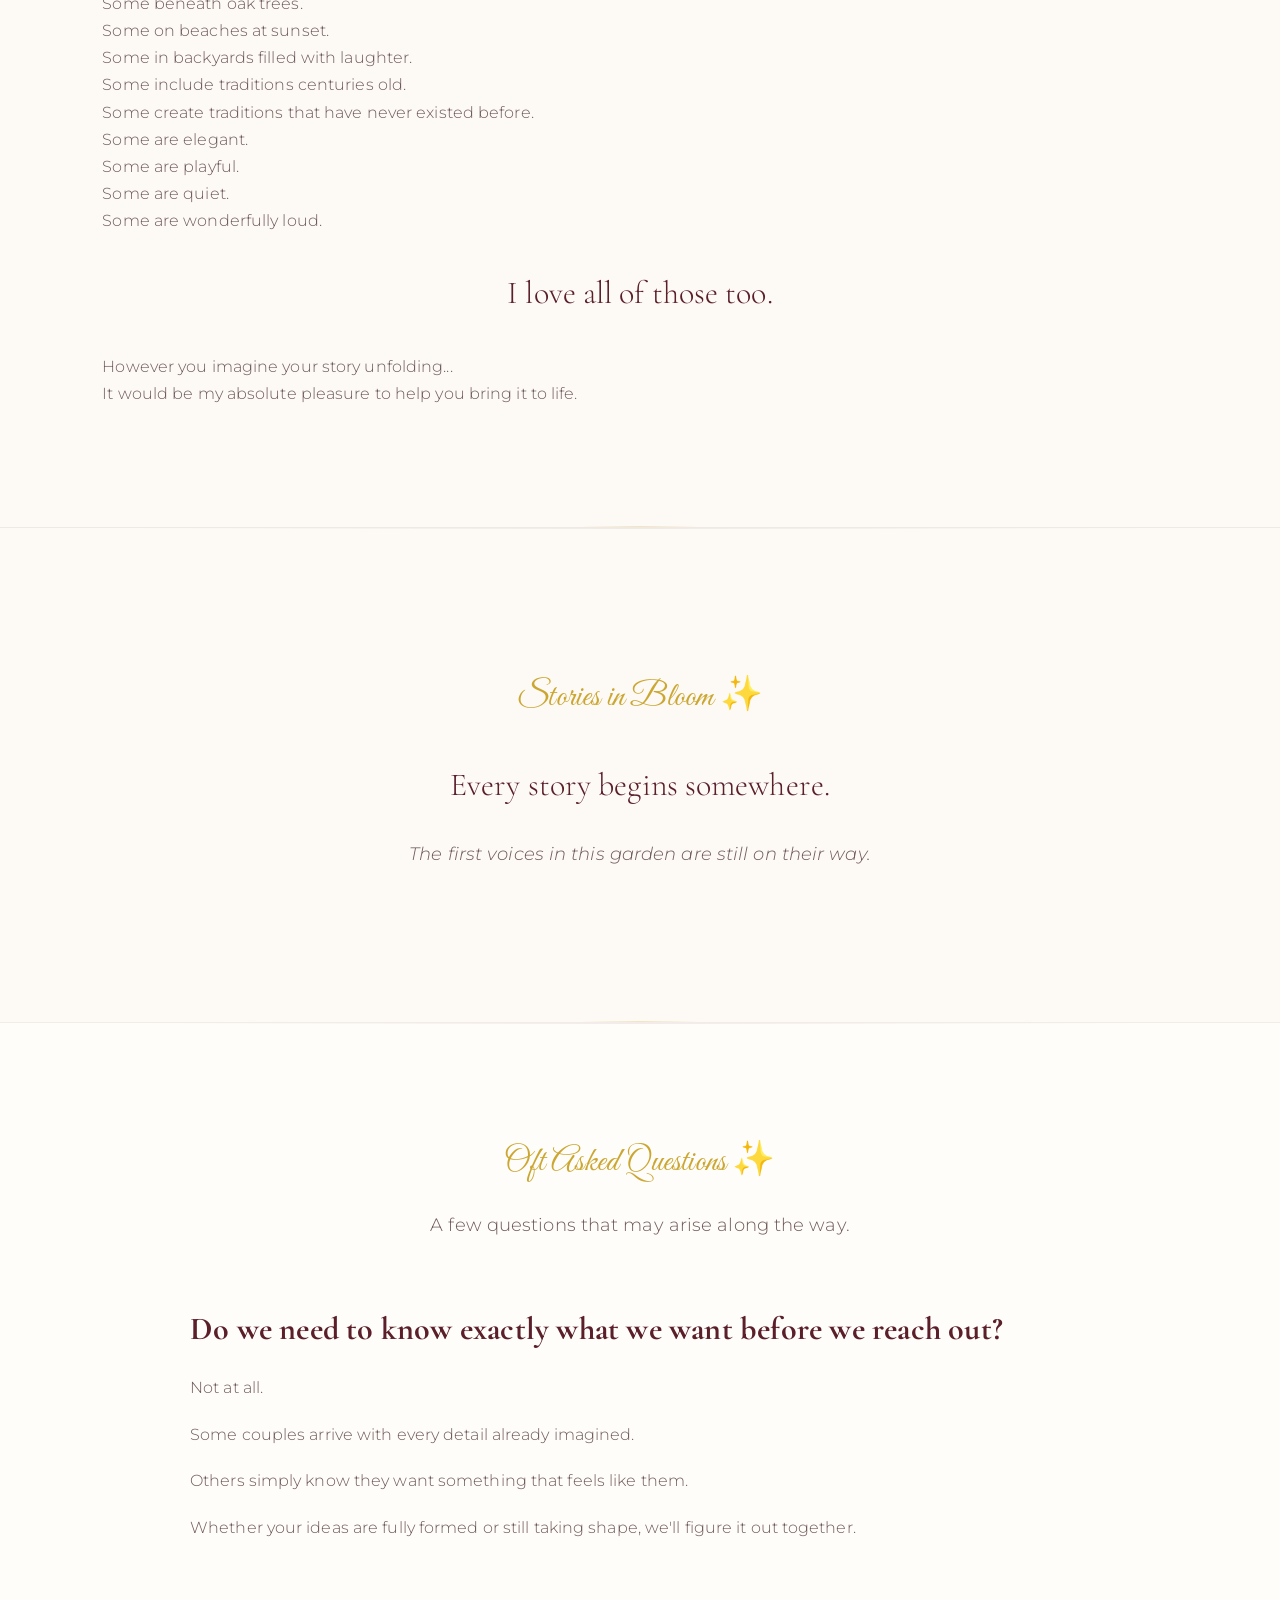
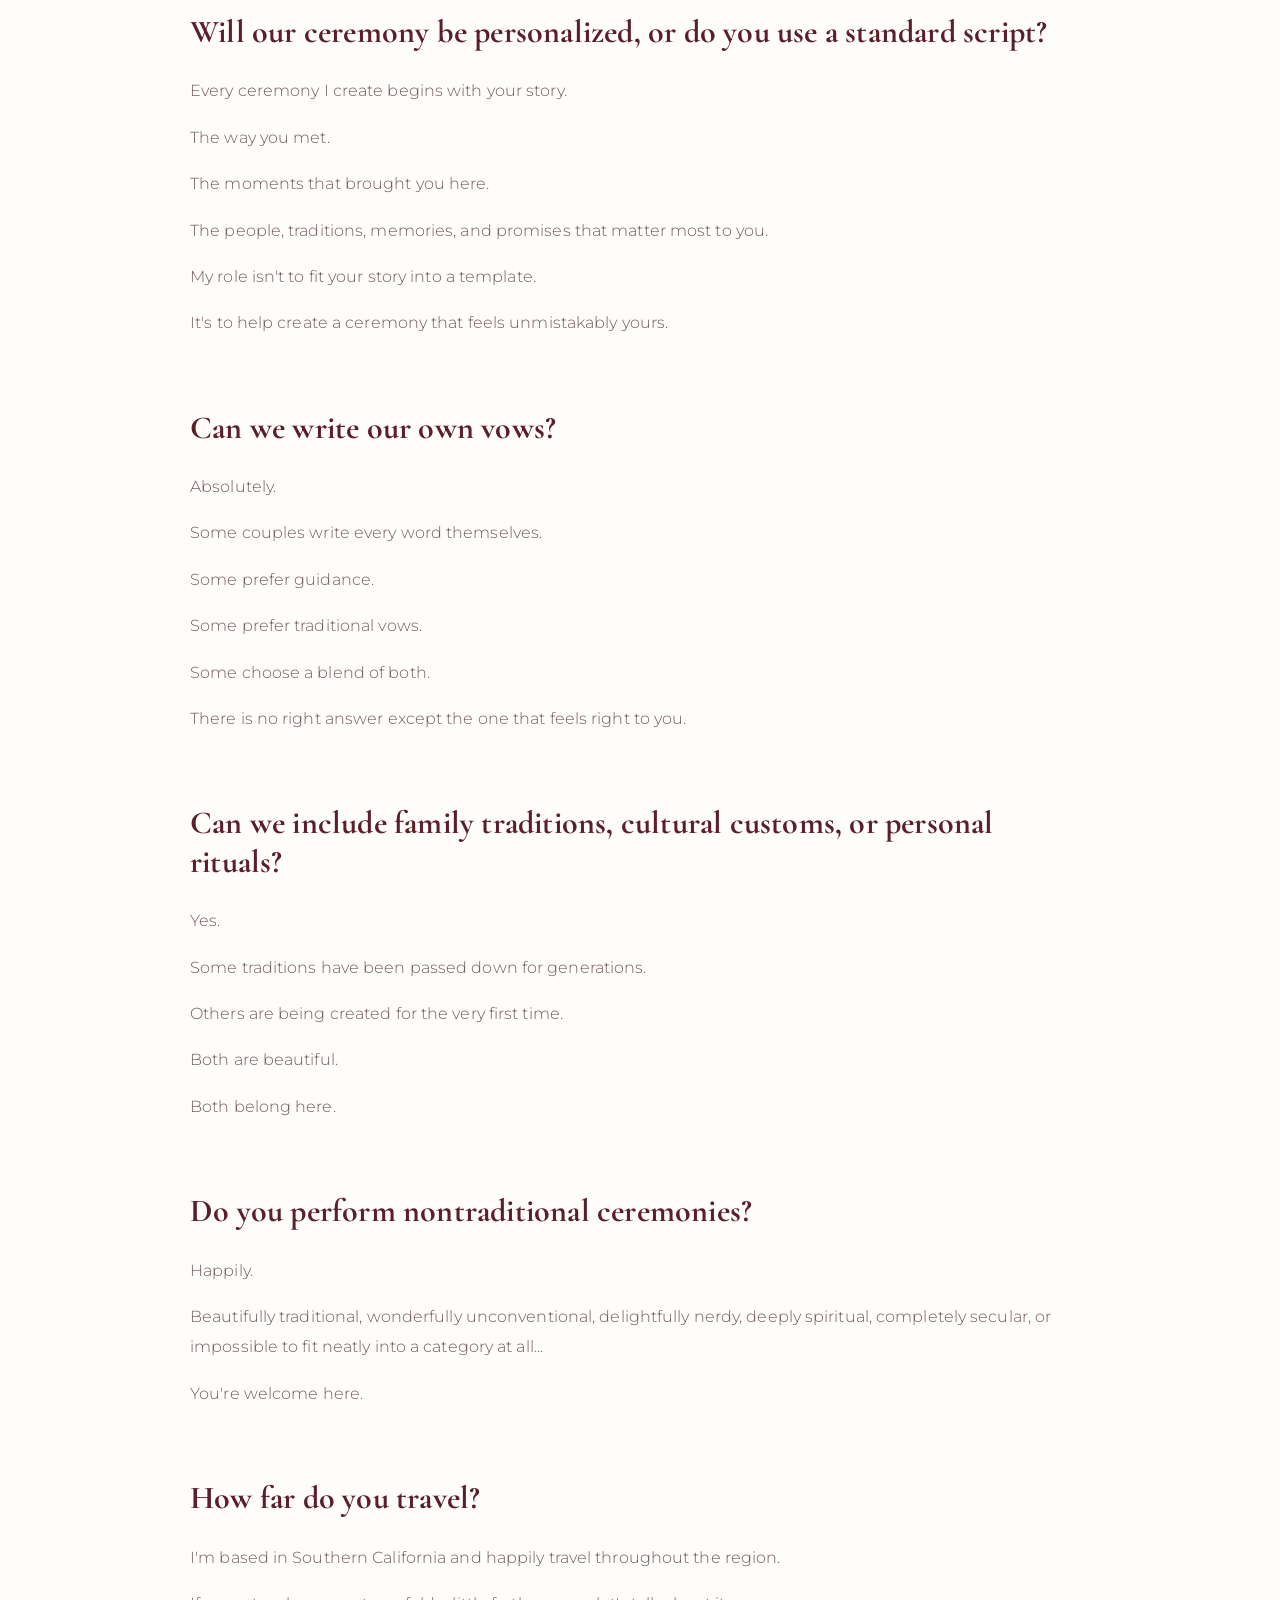
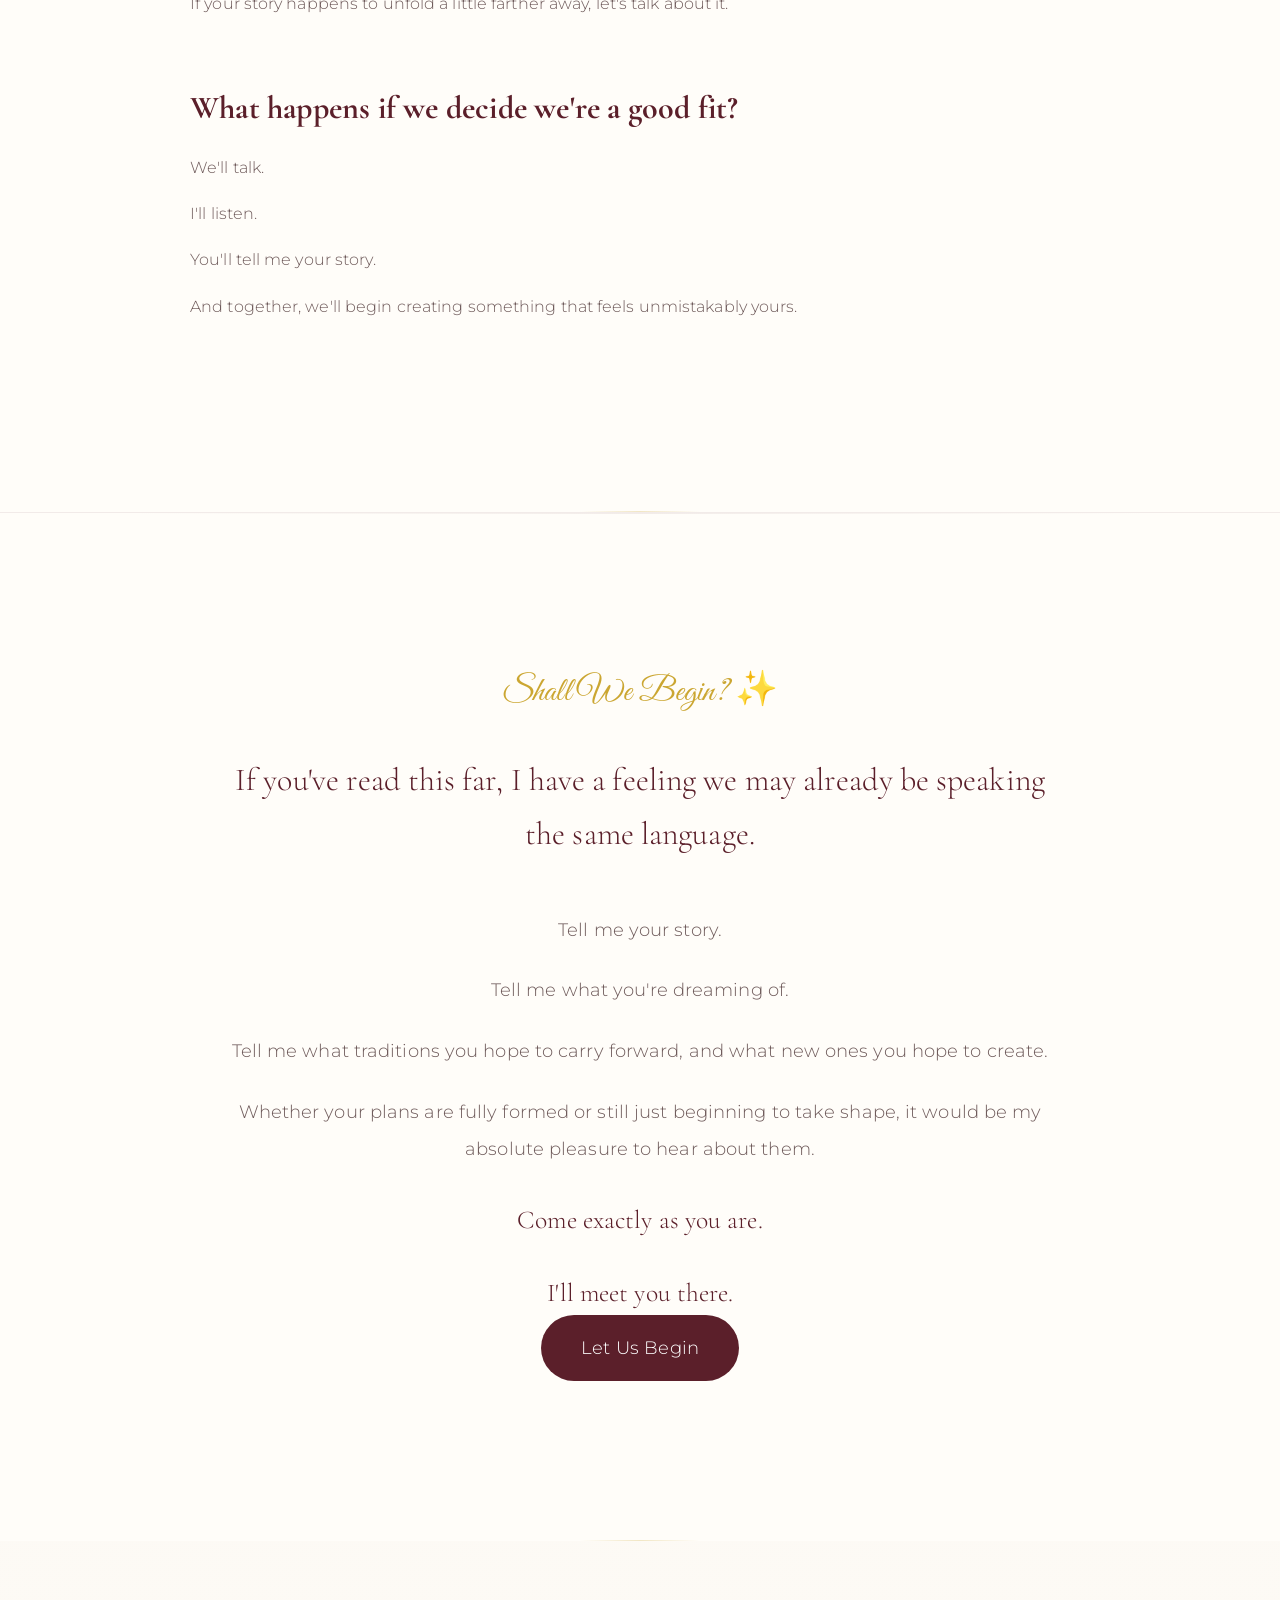
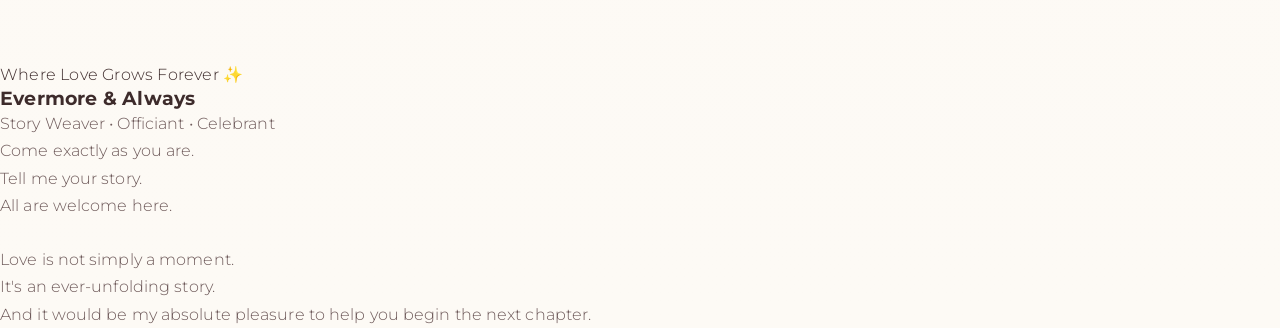
==== commit ed668567: "Hero Vintage Transparent.png Hero Vintage Transparent.png" ====
--- a/index.html
+++ b/index.html
@@ -58,7 +58,7 @@
 
     <div class="hero-image">
 
-        <img src="hero-framed w shadow.png" alt="Rev. Taara Sabir Maharaj">
+        <img src="Hero Vintage Transparent.png" alt="Rev. Taara Sabir Maharaj">
 
     </div>
 
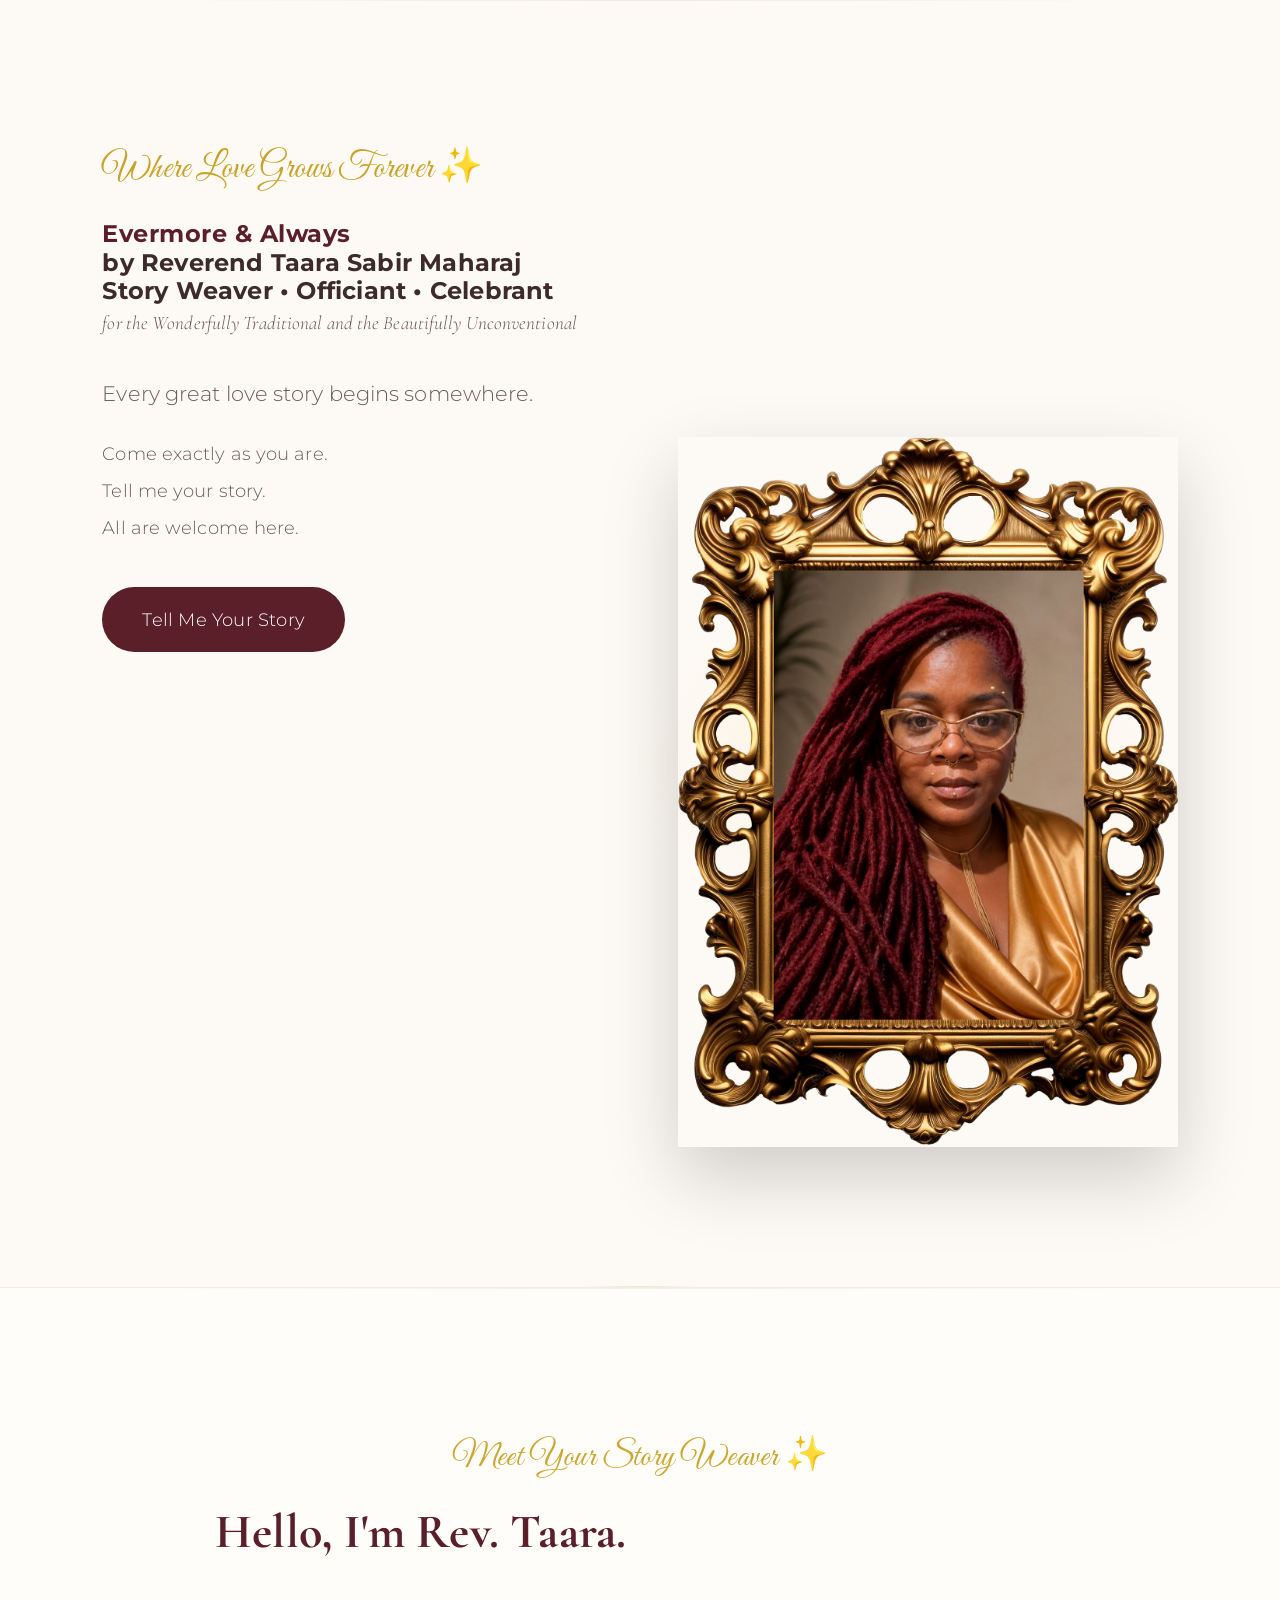
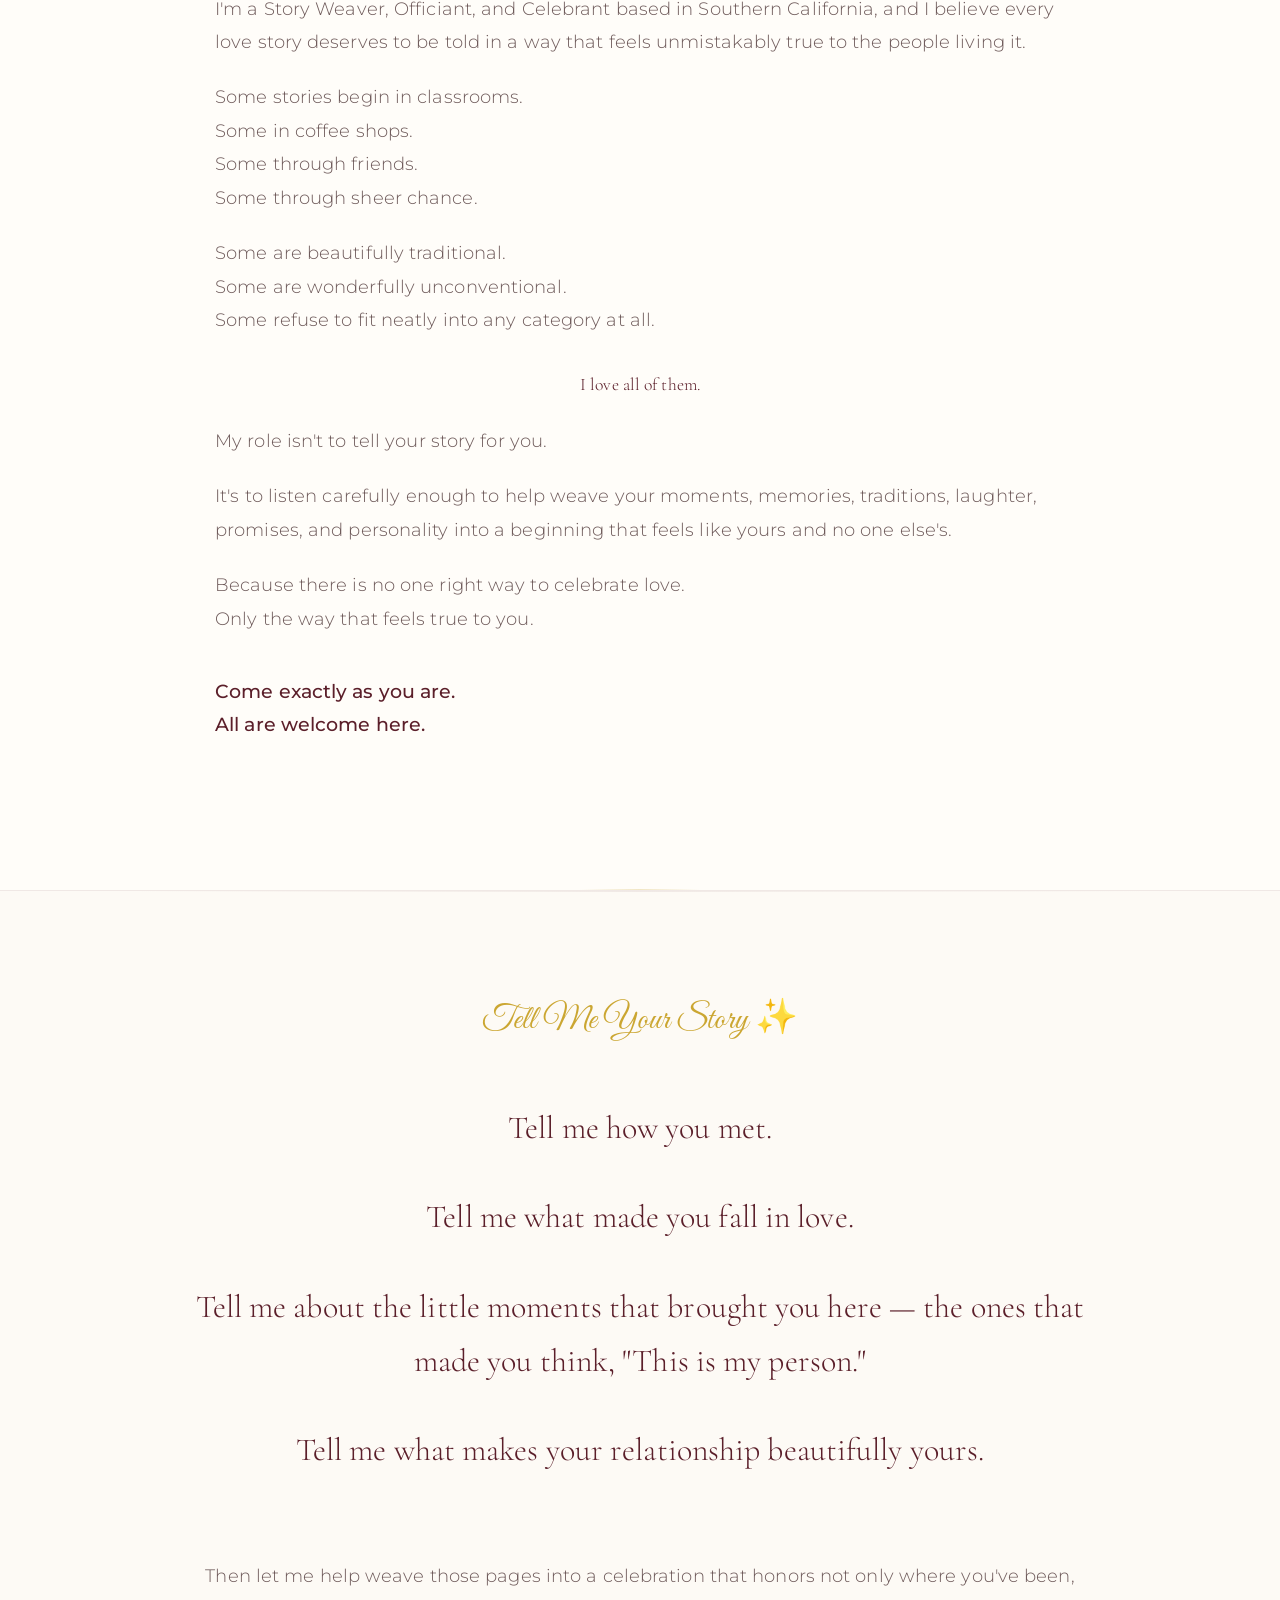
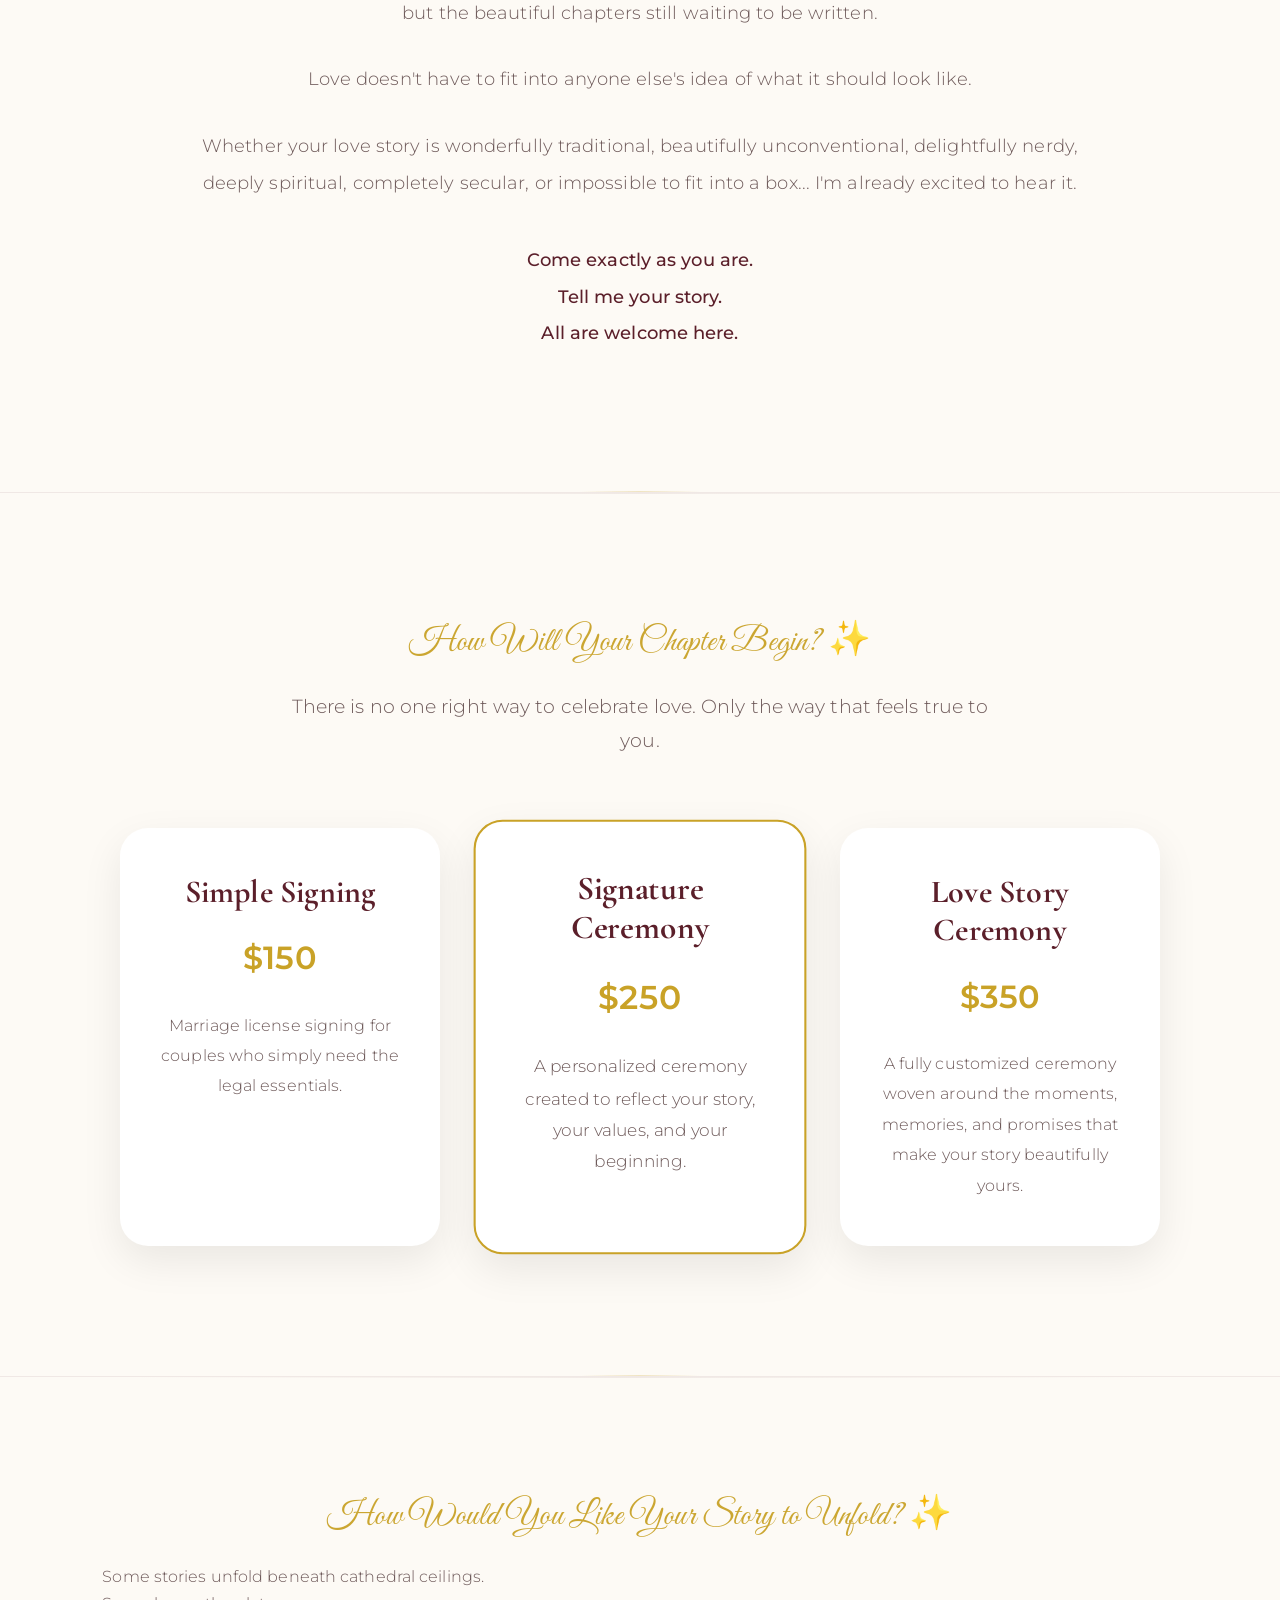
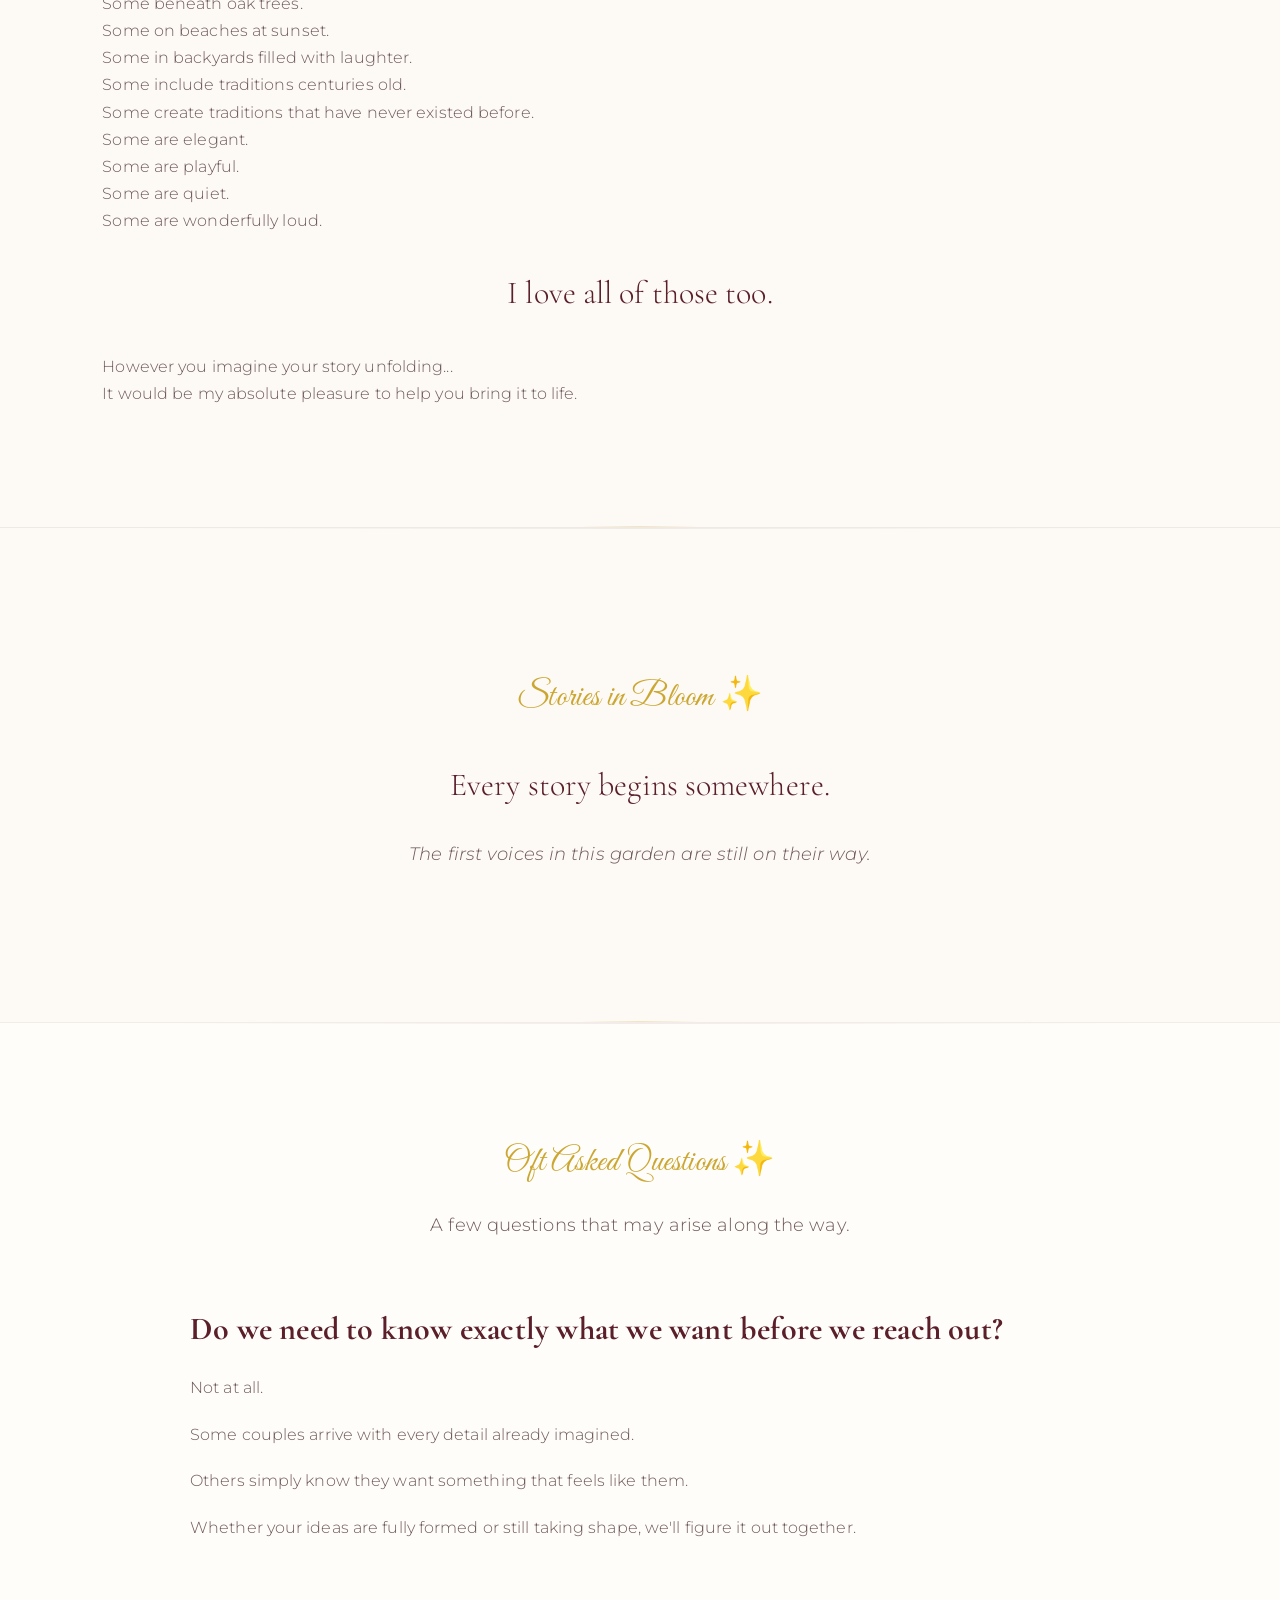
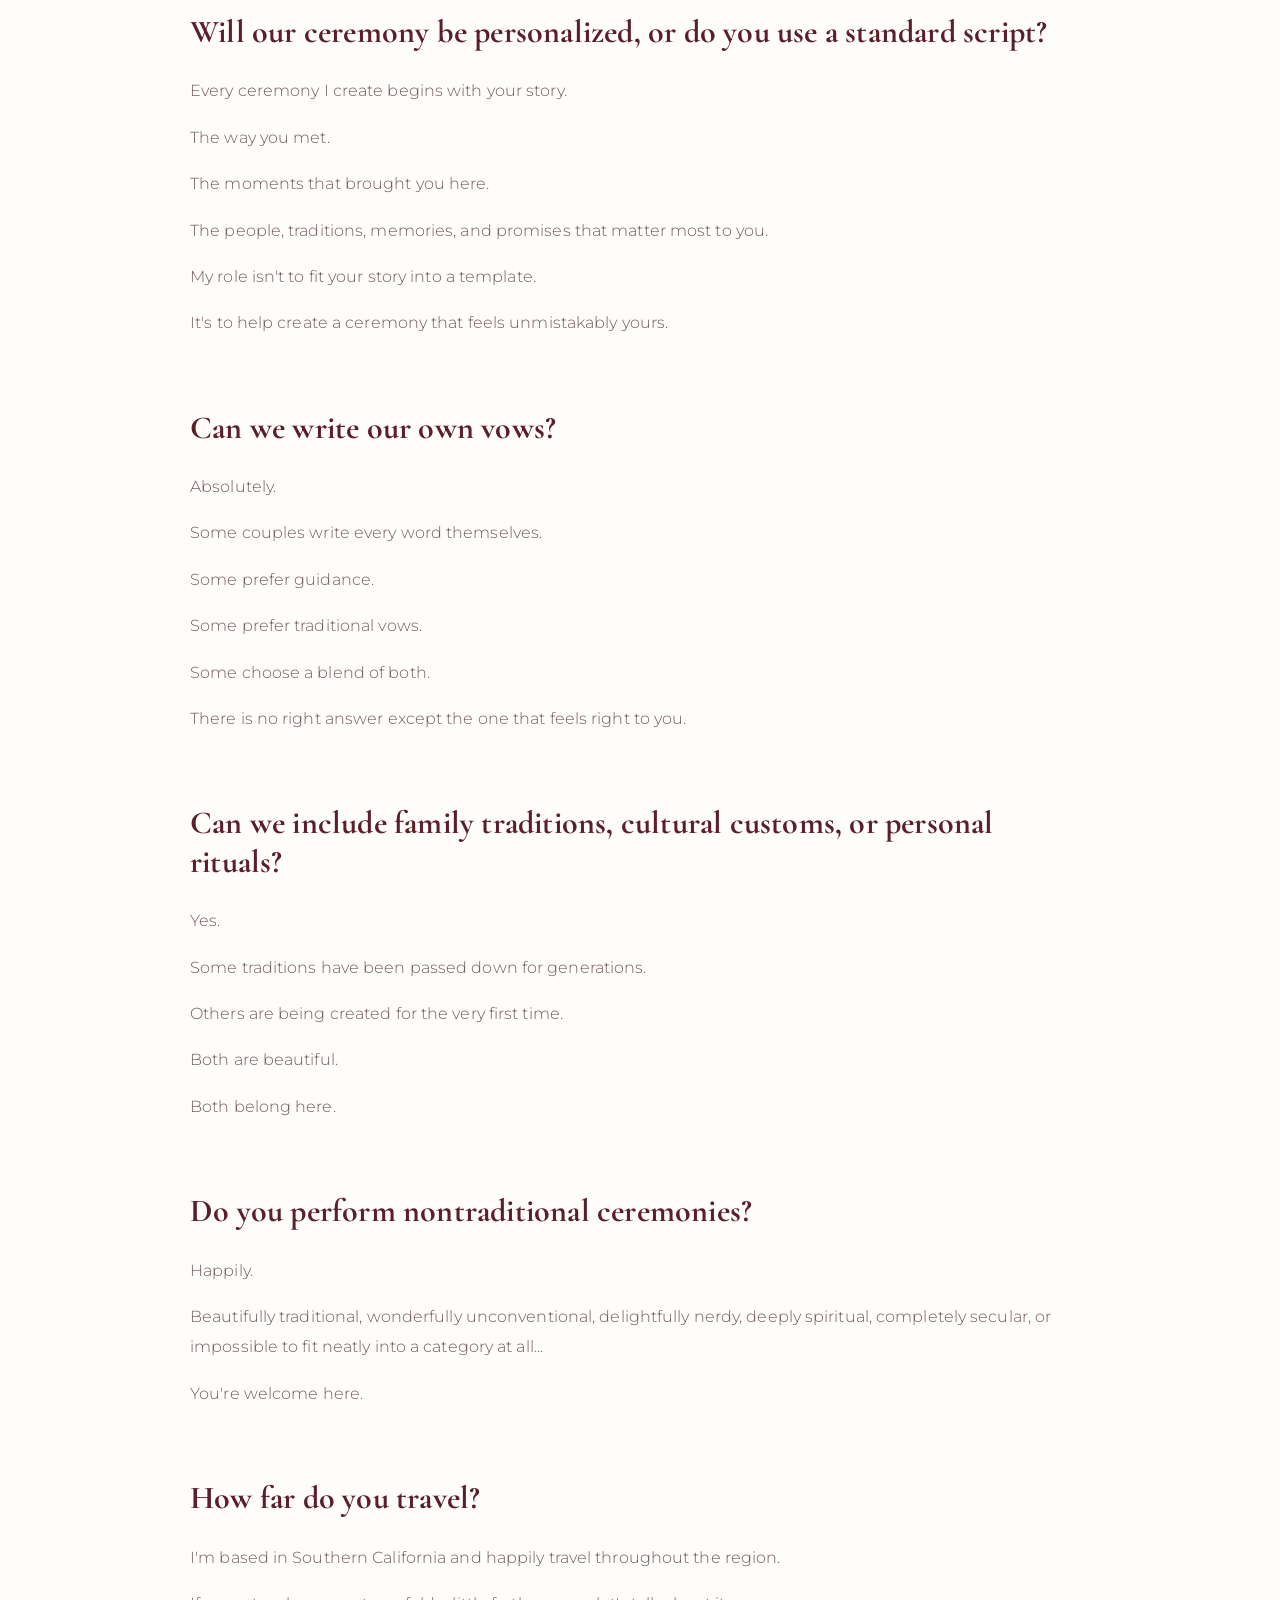
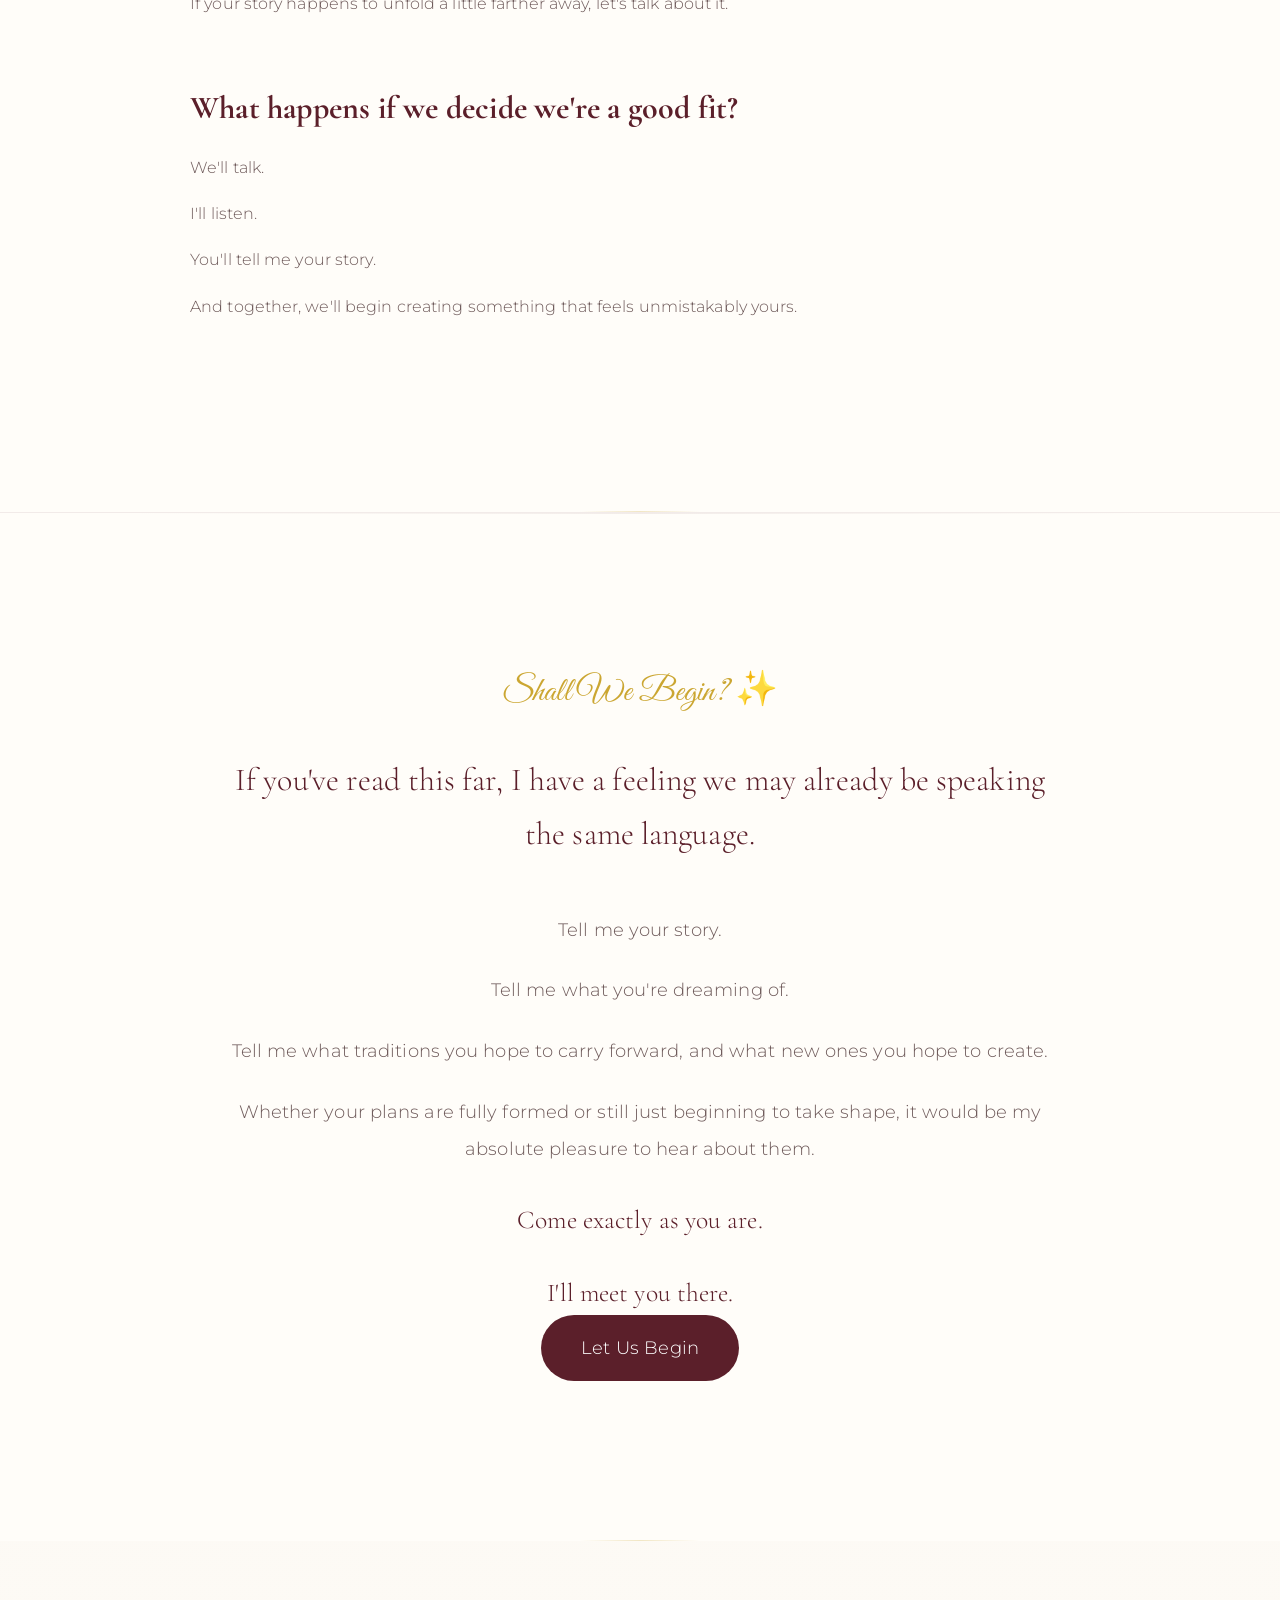
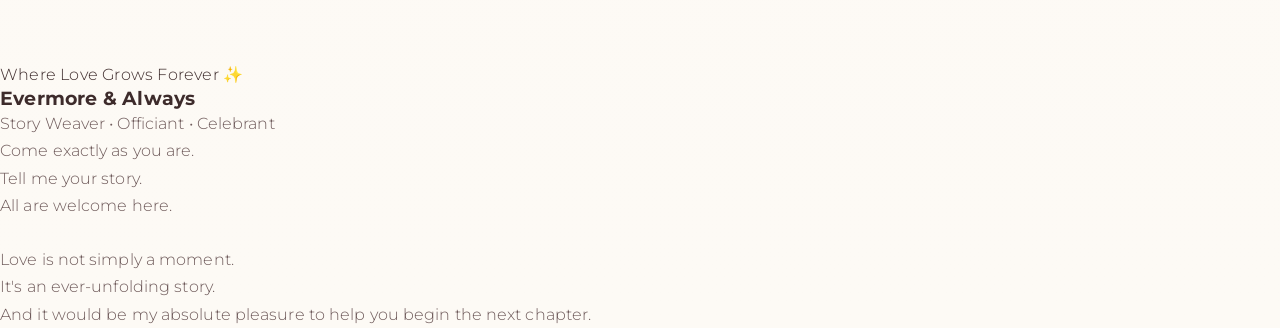
==== commit 04f490ec: "Update index.html" ====
--- a/index.html
+++ b/index.html
@@ -58,7 +58,7 @@
 
     <div class="hero-image">
 
-        <img src="Hero Vintage Transparent.png" alt="Rev. Taara Sabir Maharaj">
+        <img src="Transparency Try 3.png" alt="Rev. Taara Sabir Maharaj">
 
     </div>
 
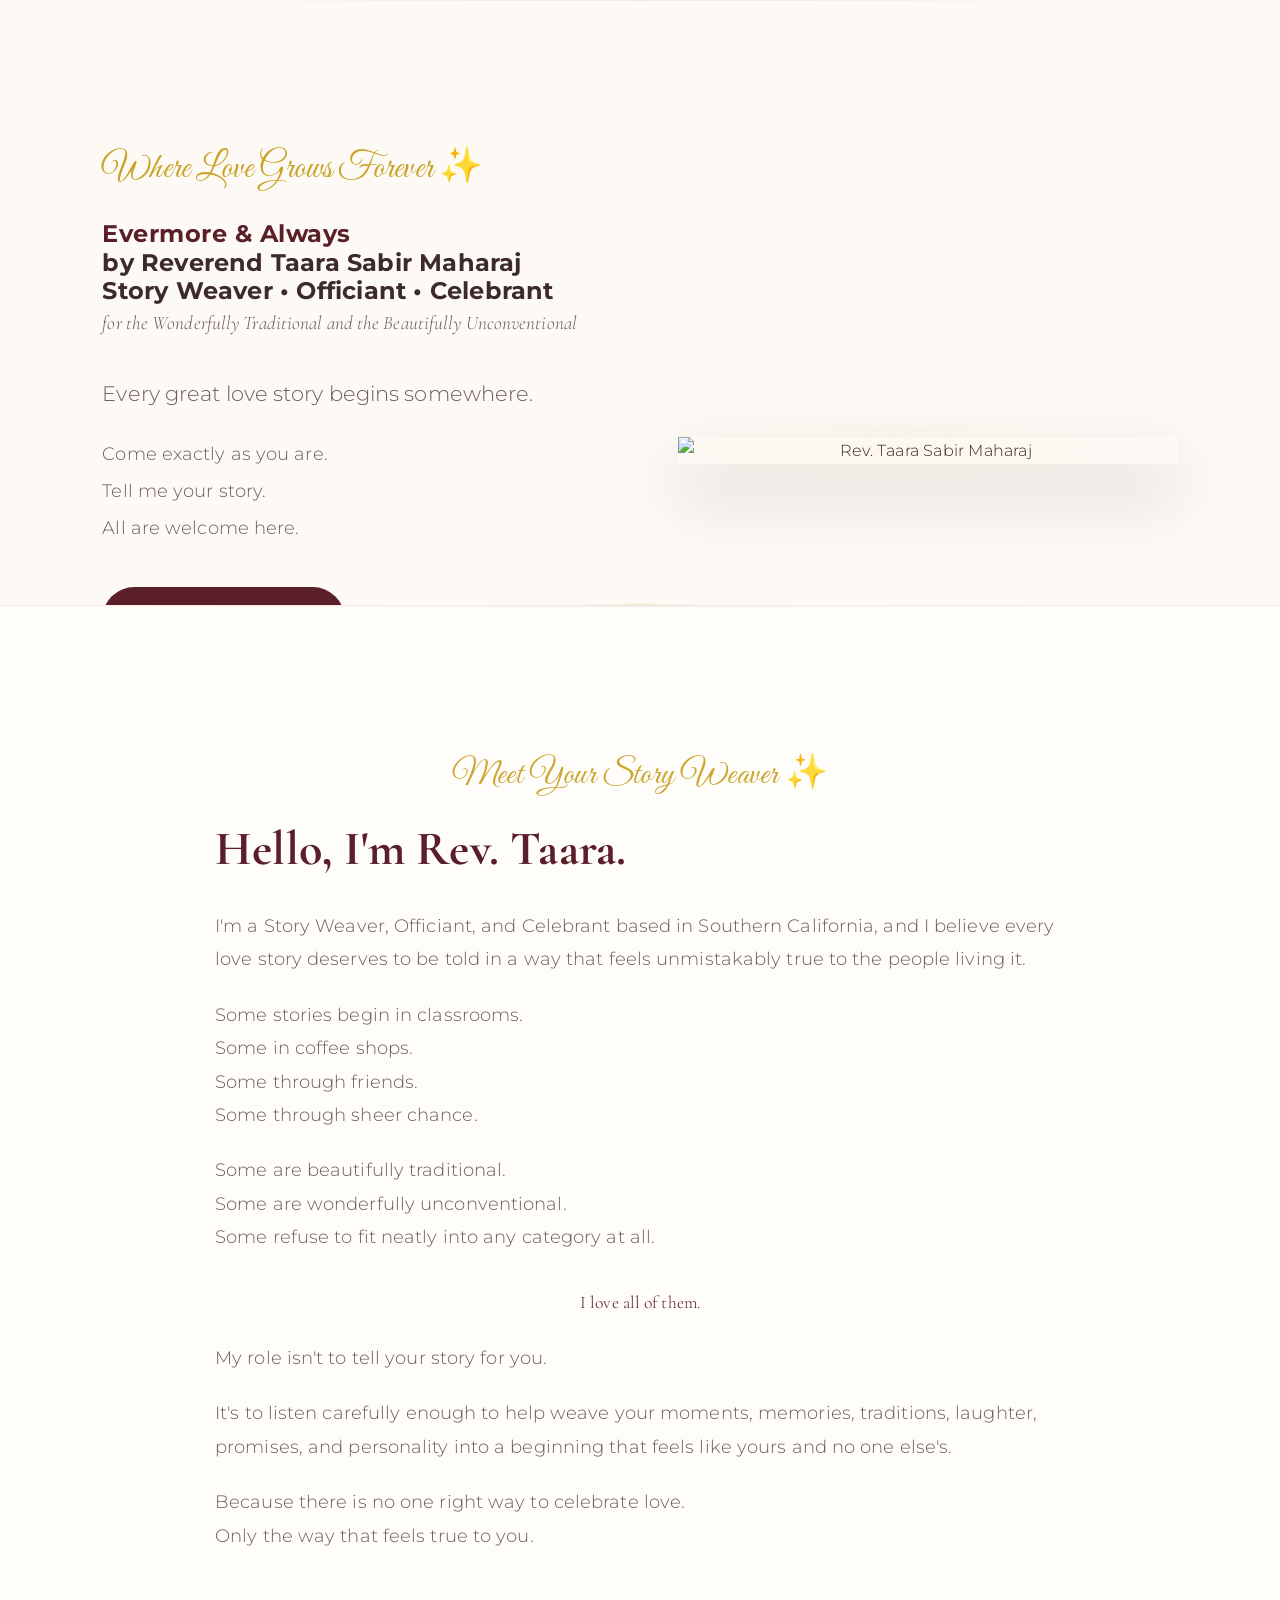
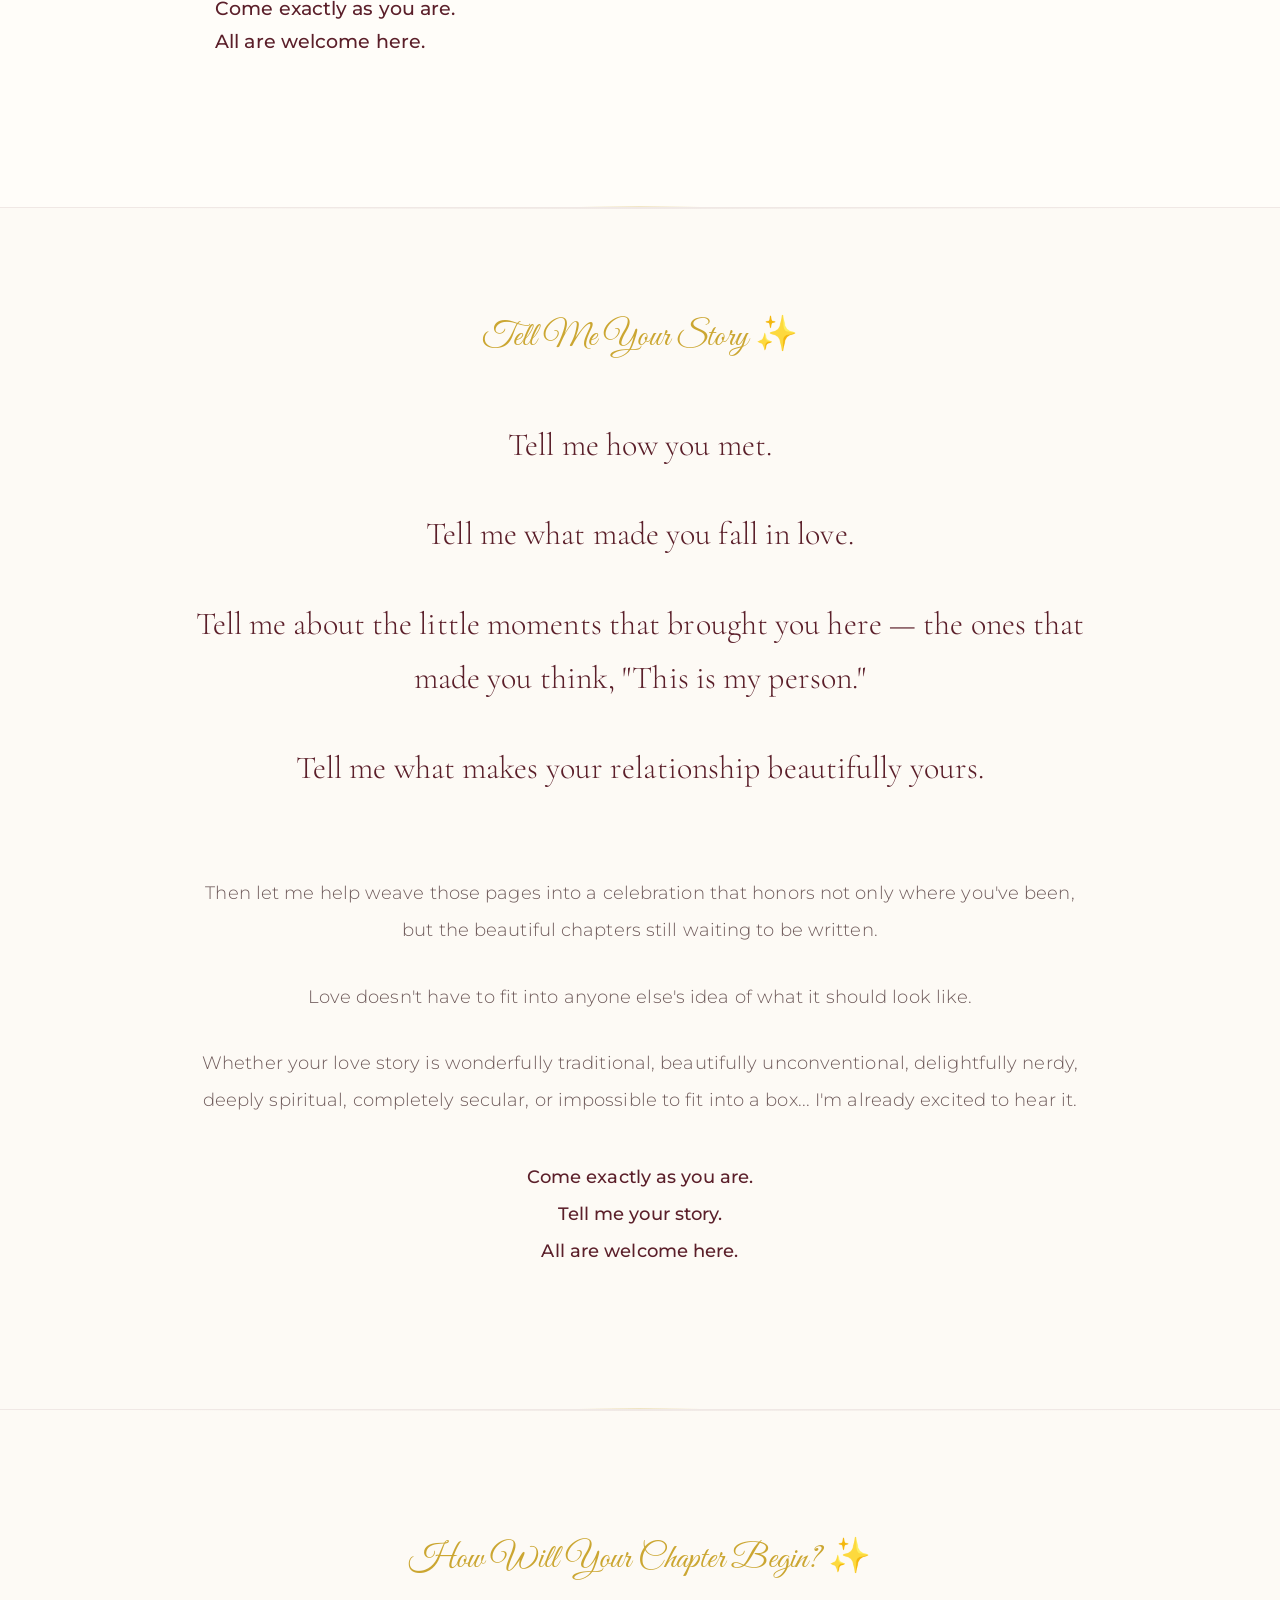
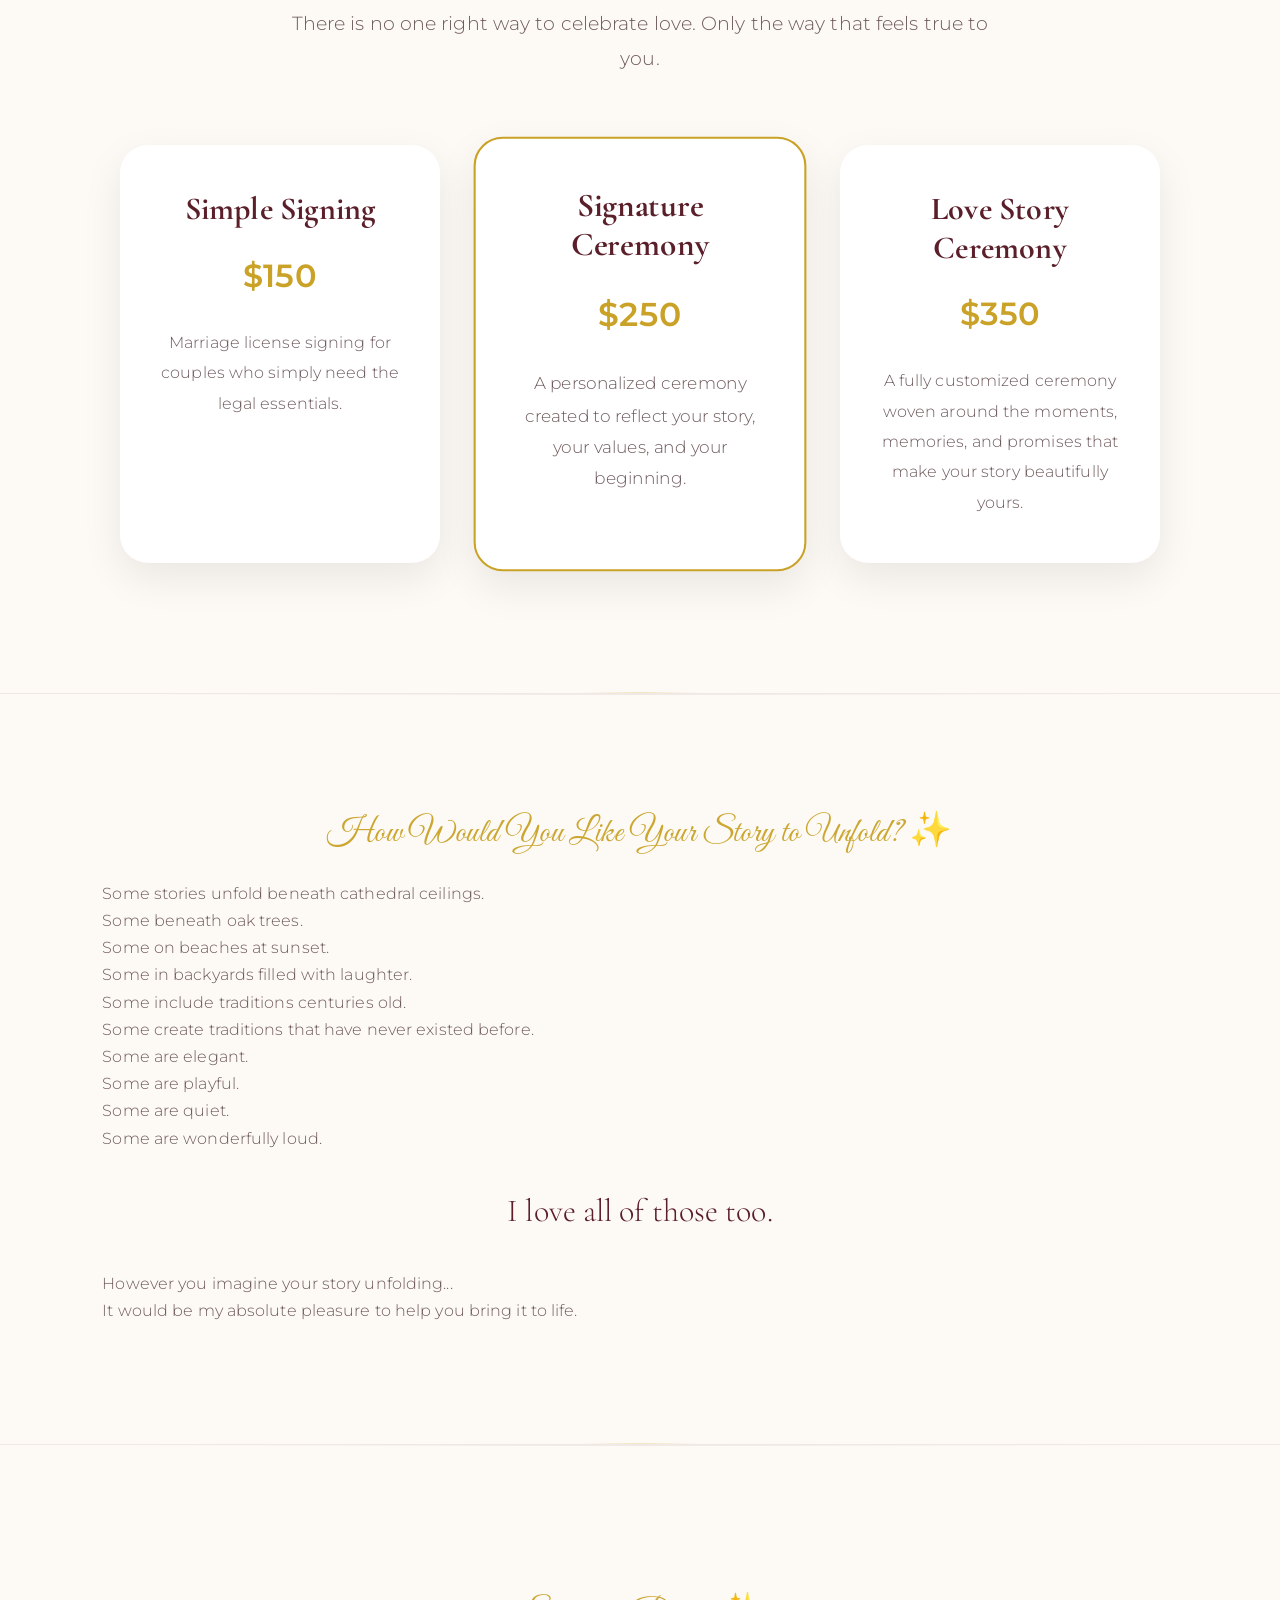
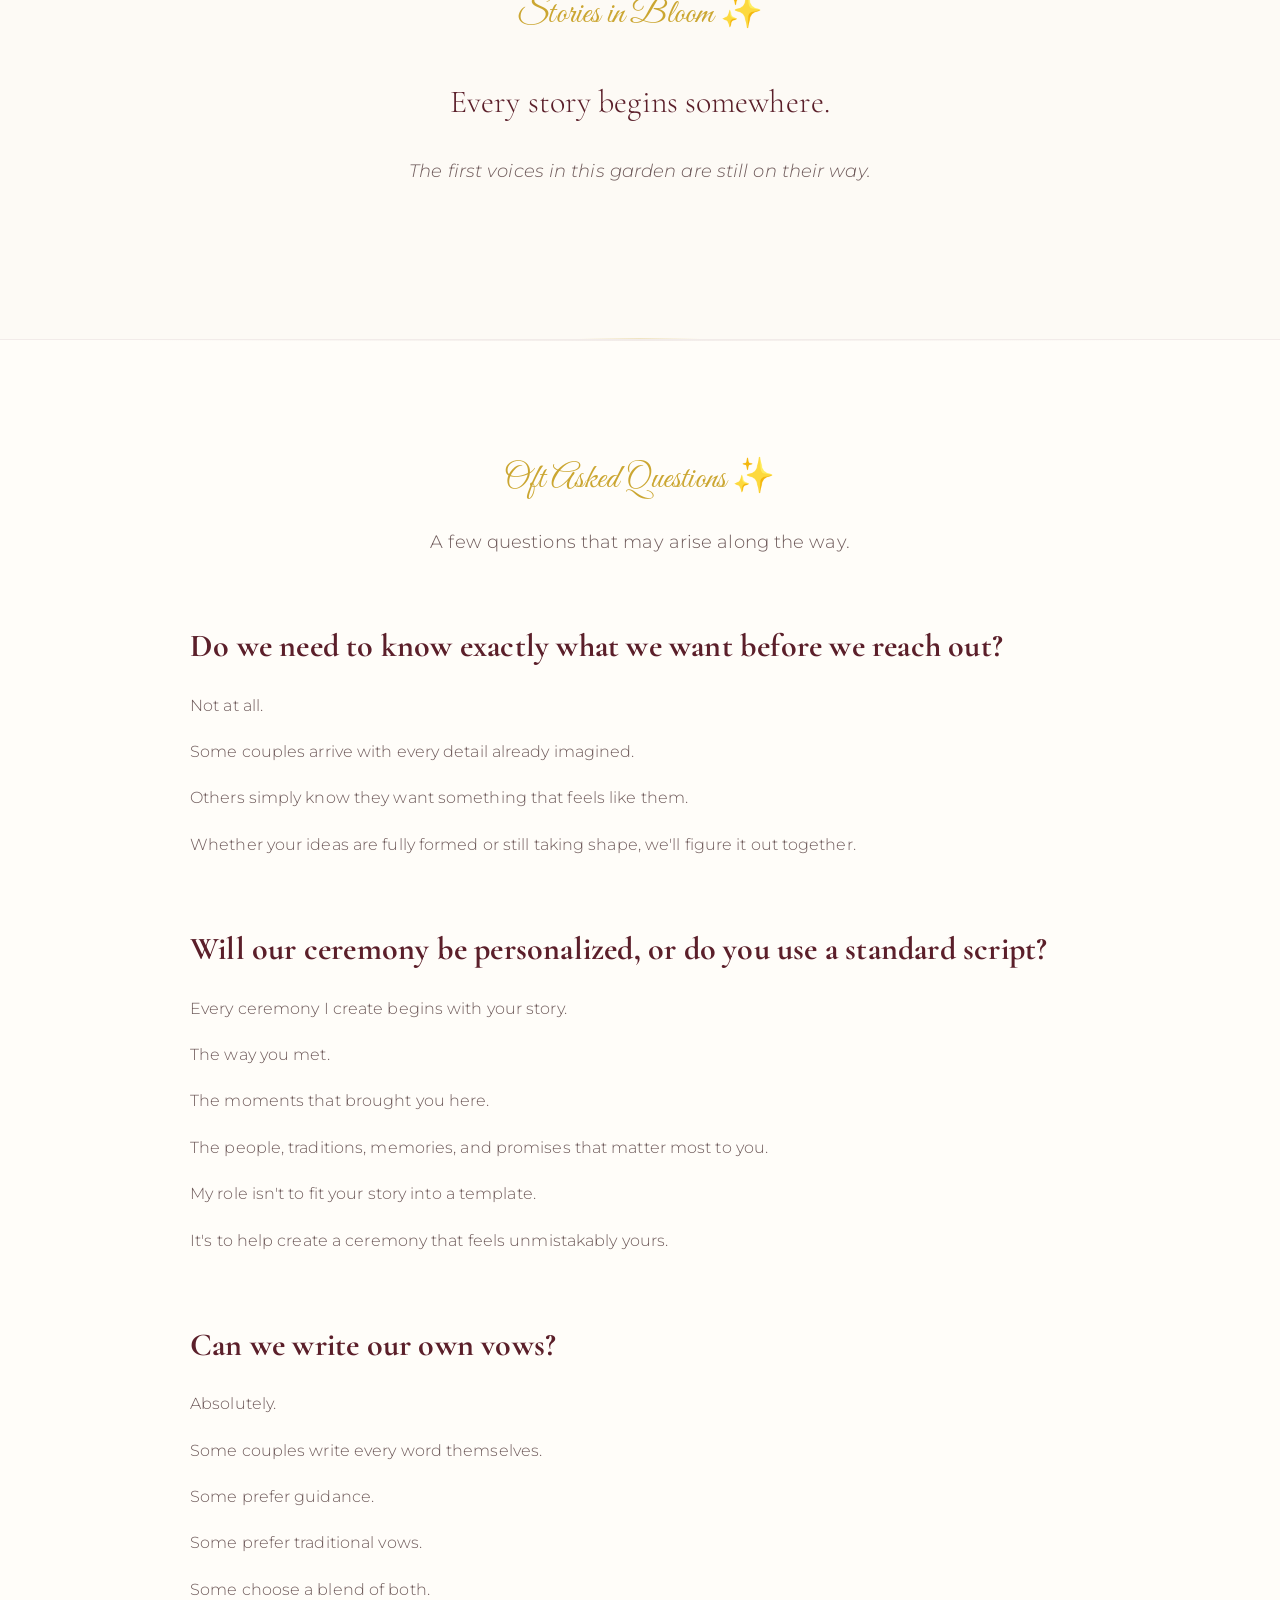
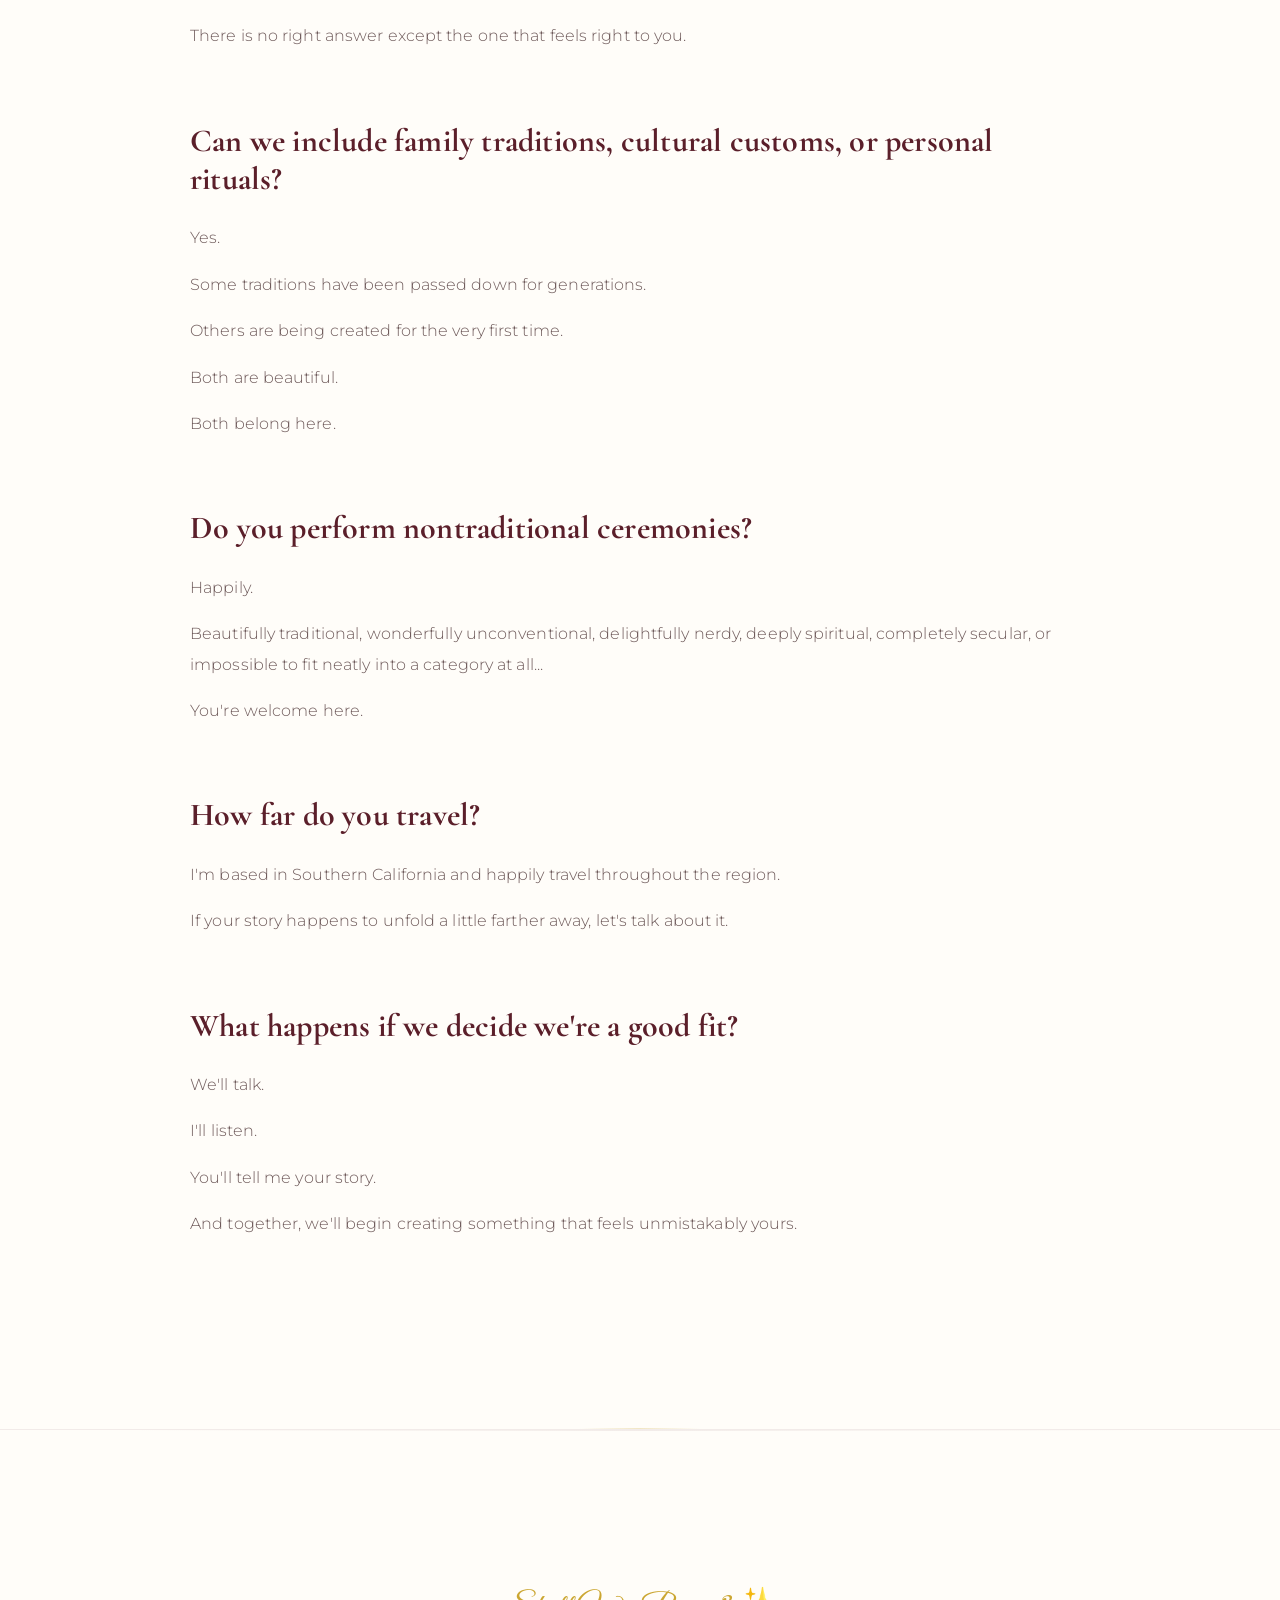
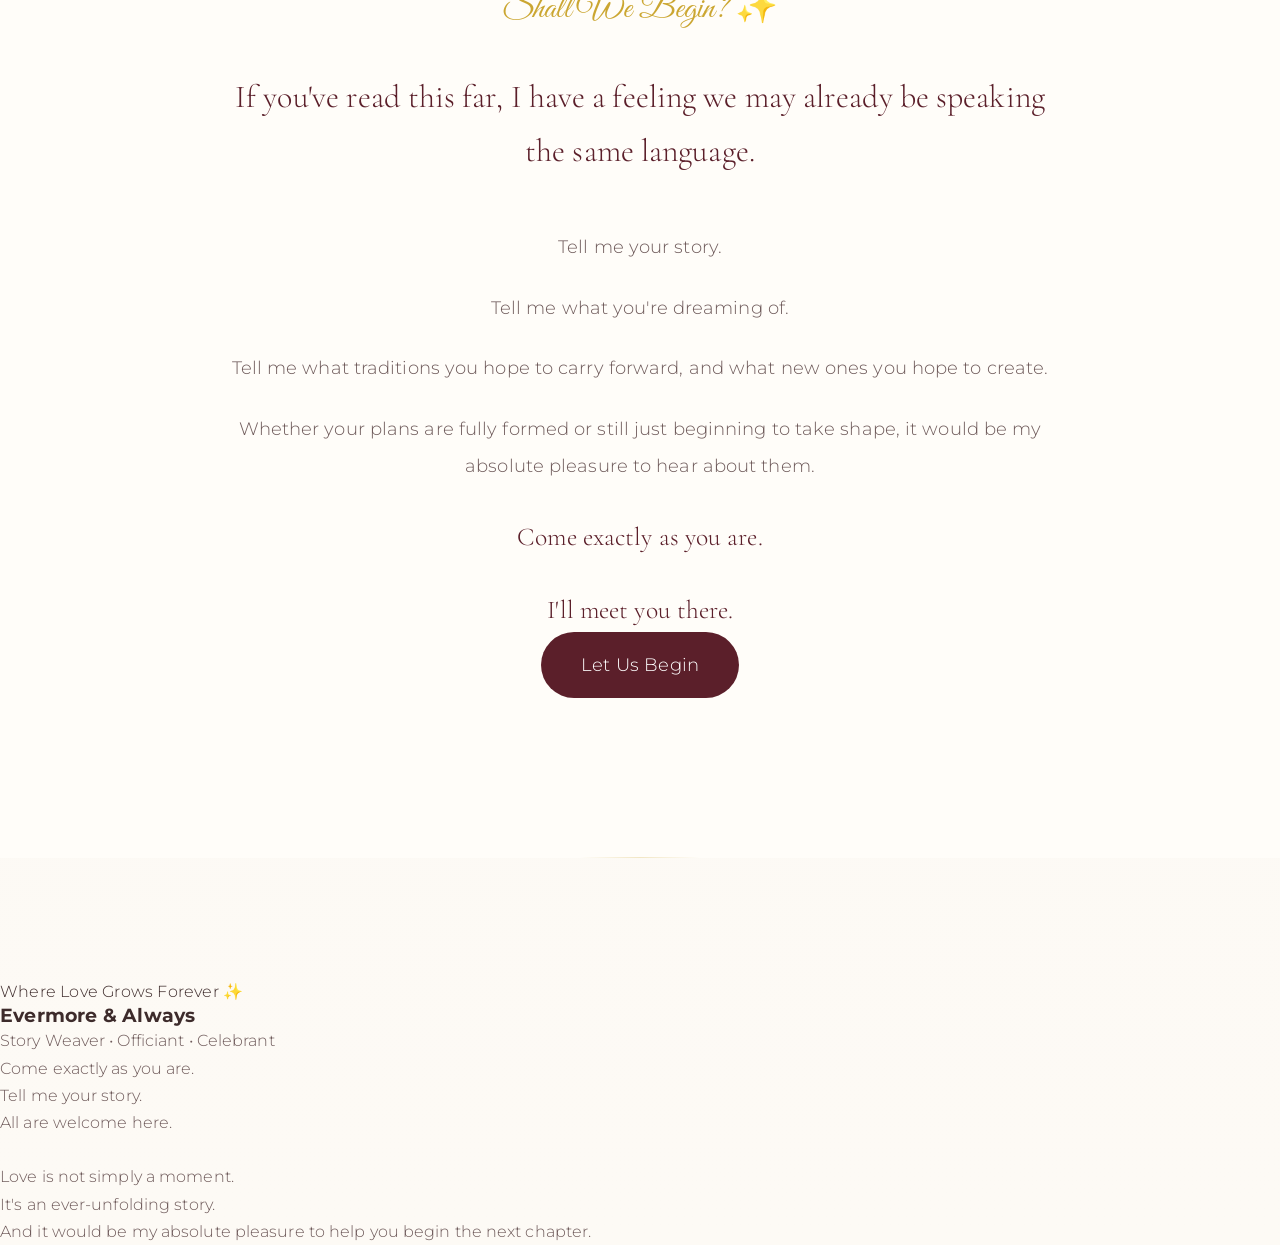
==== commit fb013662: "Master Portrait - Transparent.png.png Master Portrait - Transparent.png.png" ====
--- a/index.html
+++ b/index.html
@@ -58,7 +58,8 @@
 
     <div class="hero-image">
 
-        <img src="Transparency Try 3.png" alt="Rev. Taara Sabir Maharaj">
+        <img src="Master Portrait - Transparent.png.png
+" alt="Rev. Taara Sabir Maharaj">
 
     </div>
 
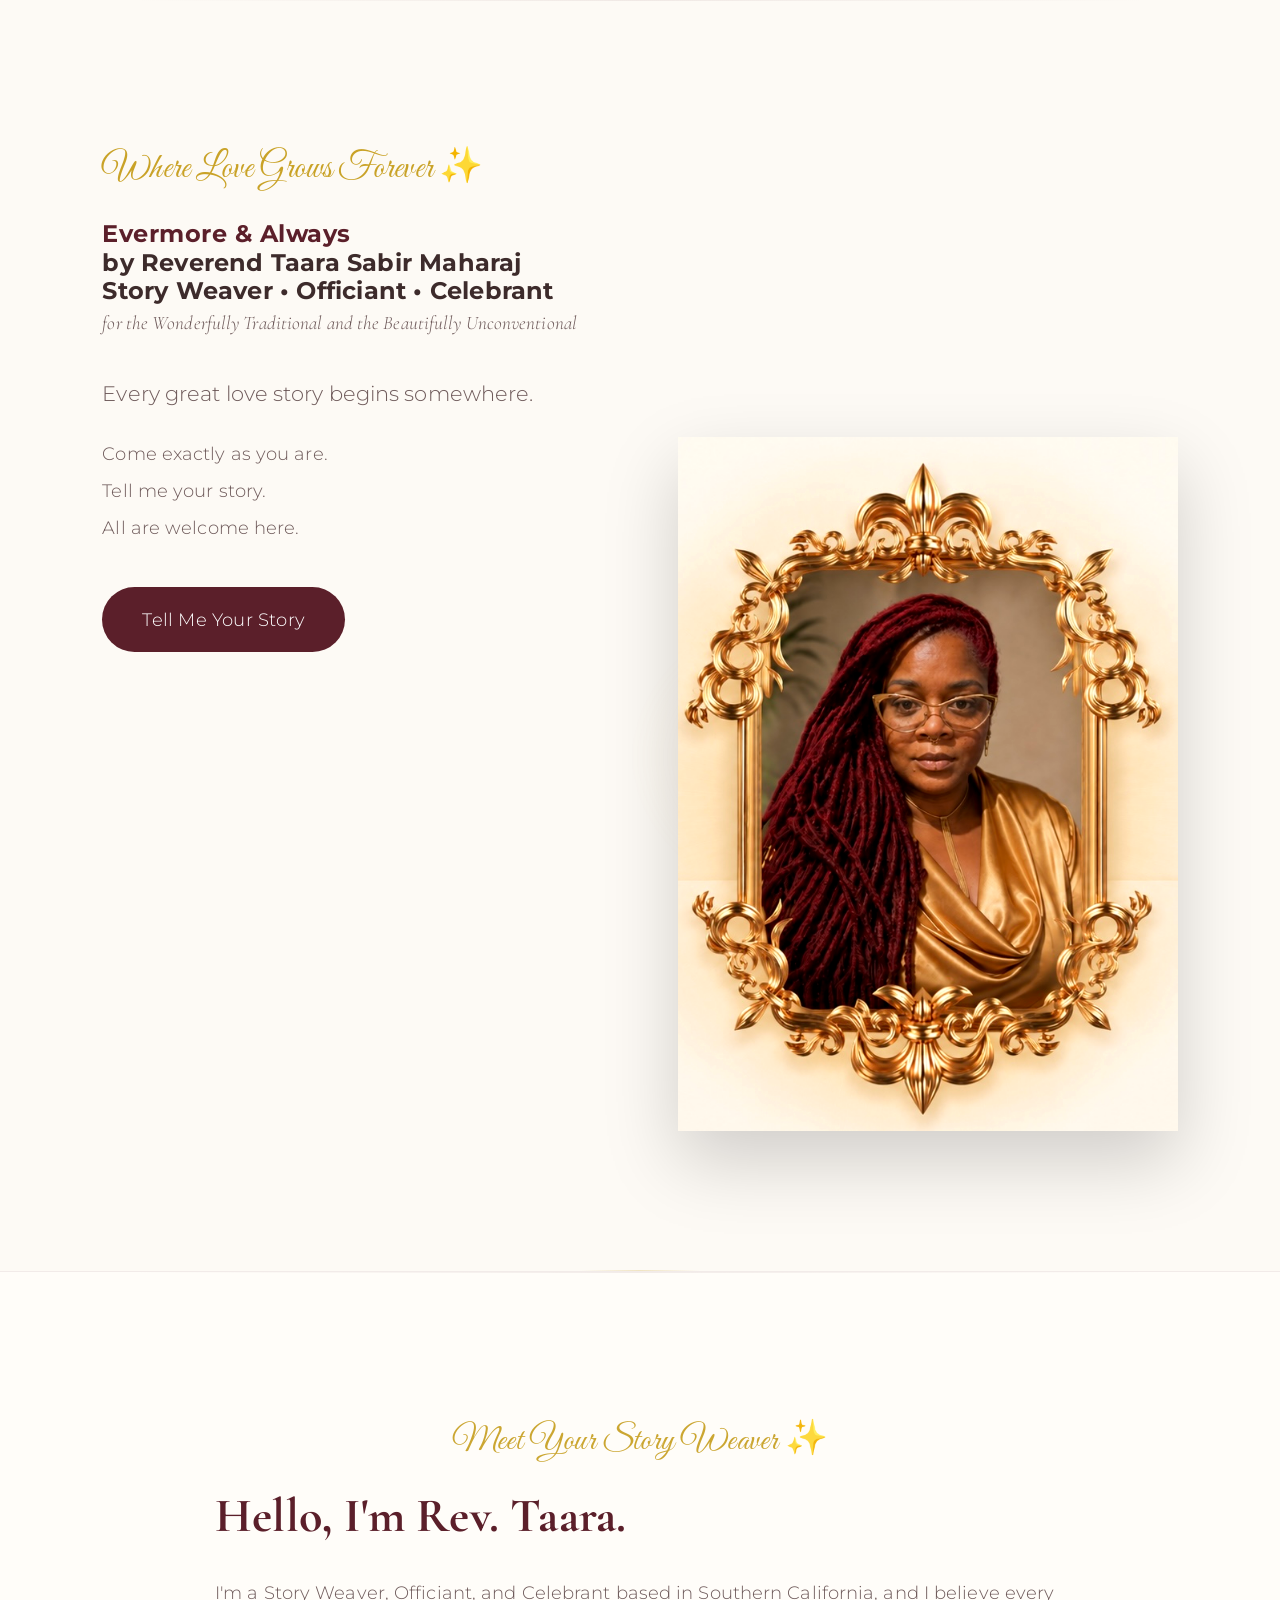
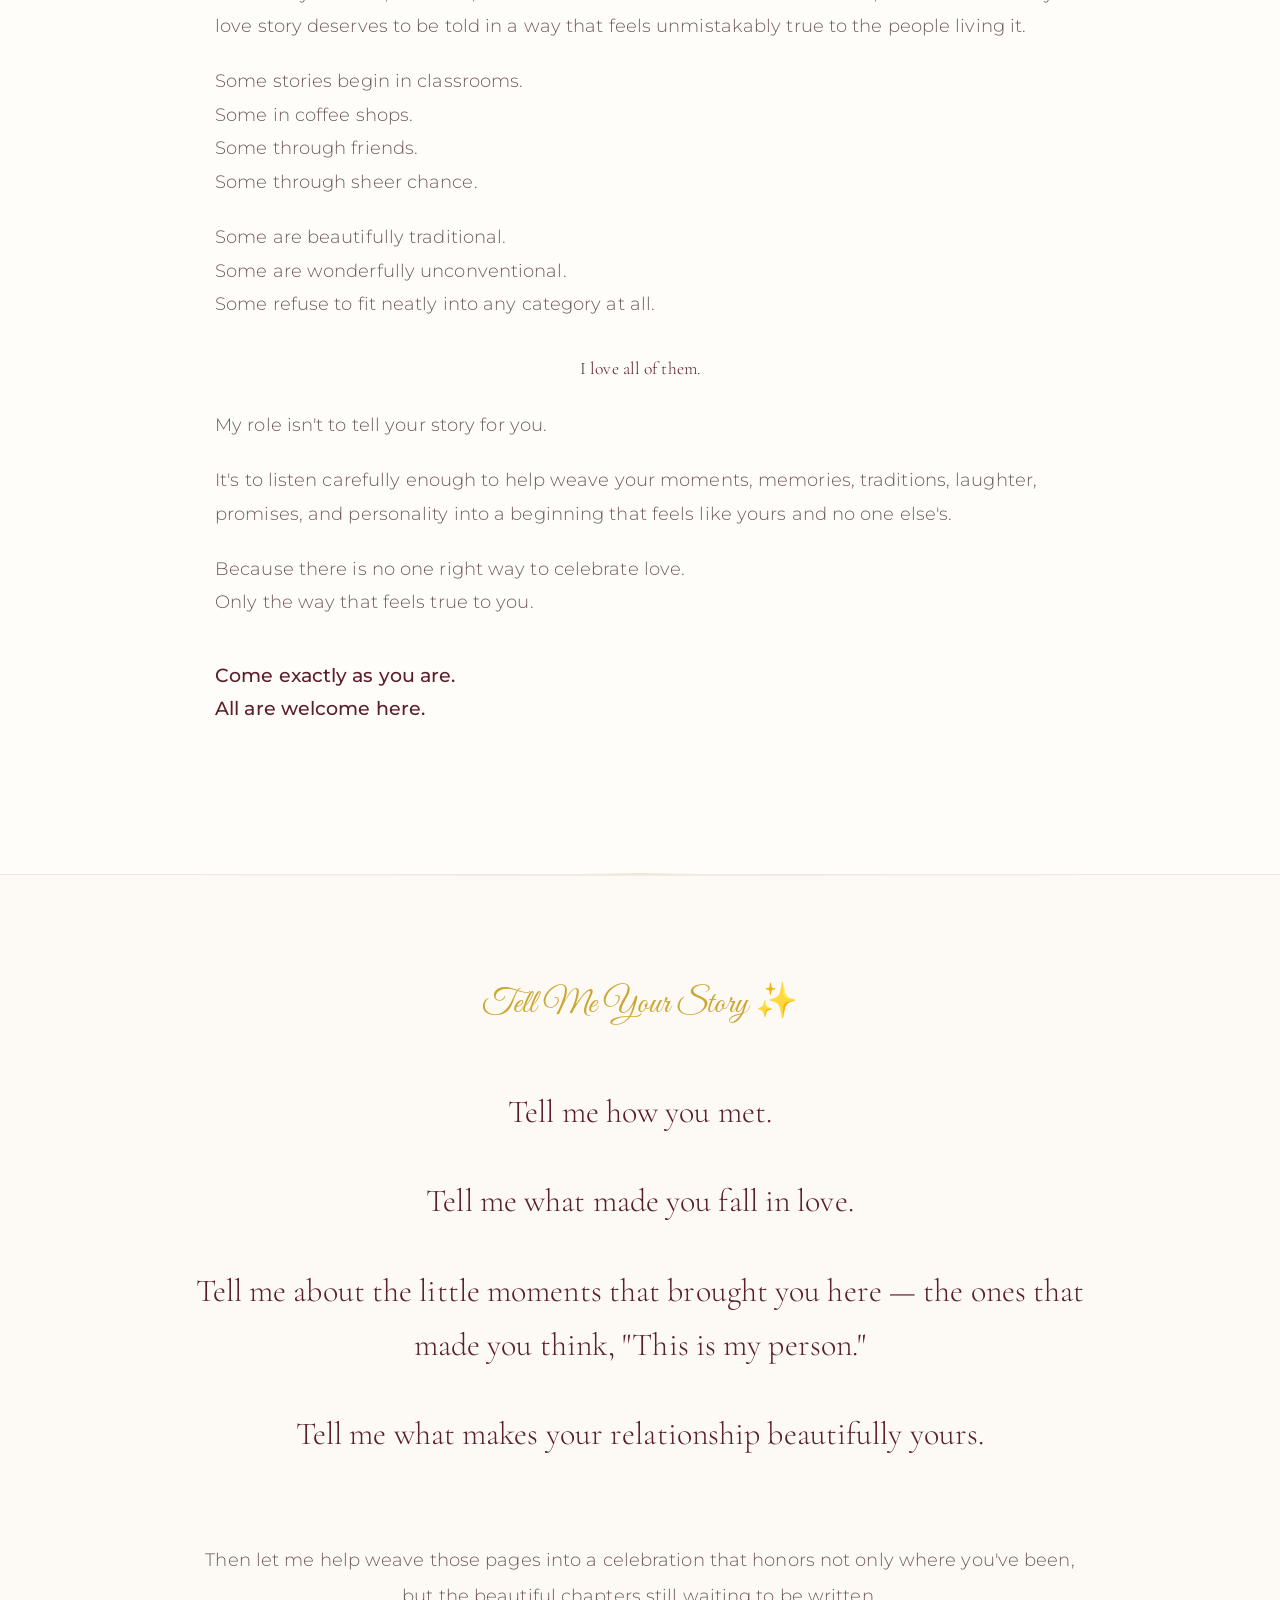
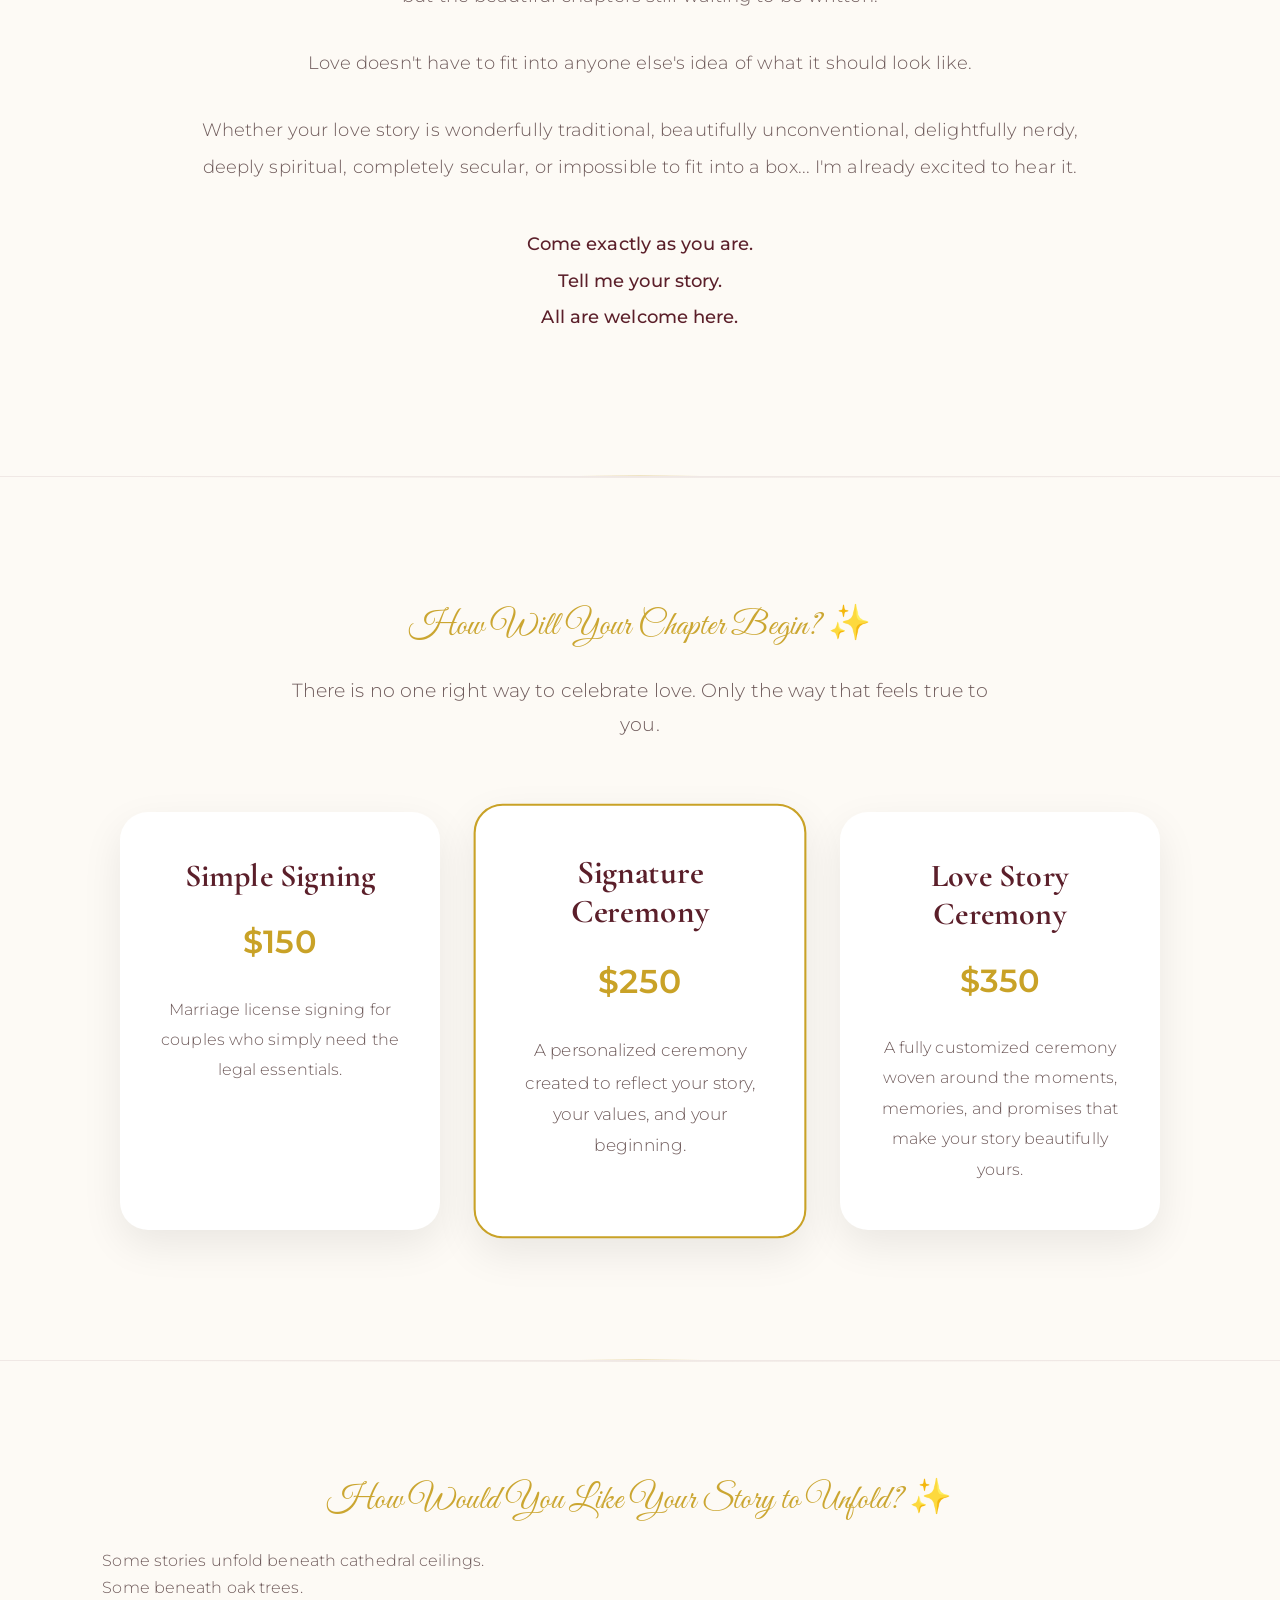
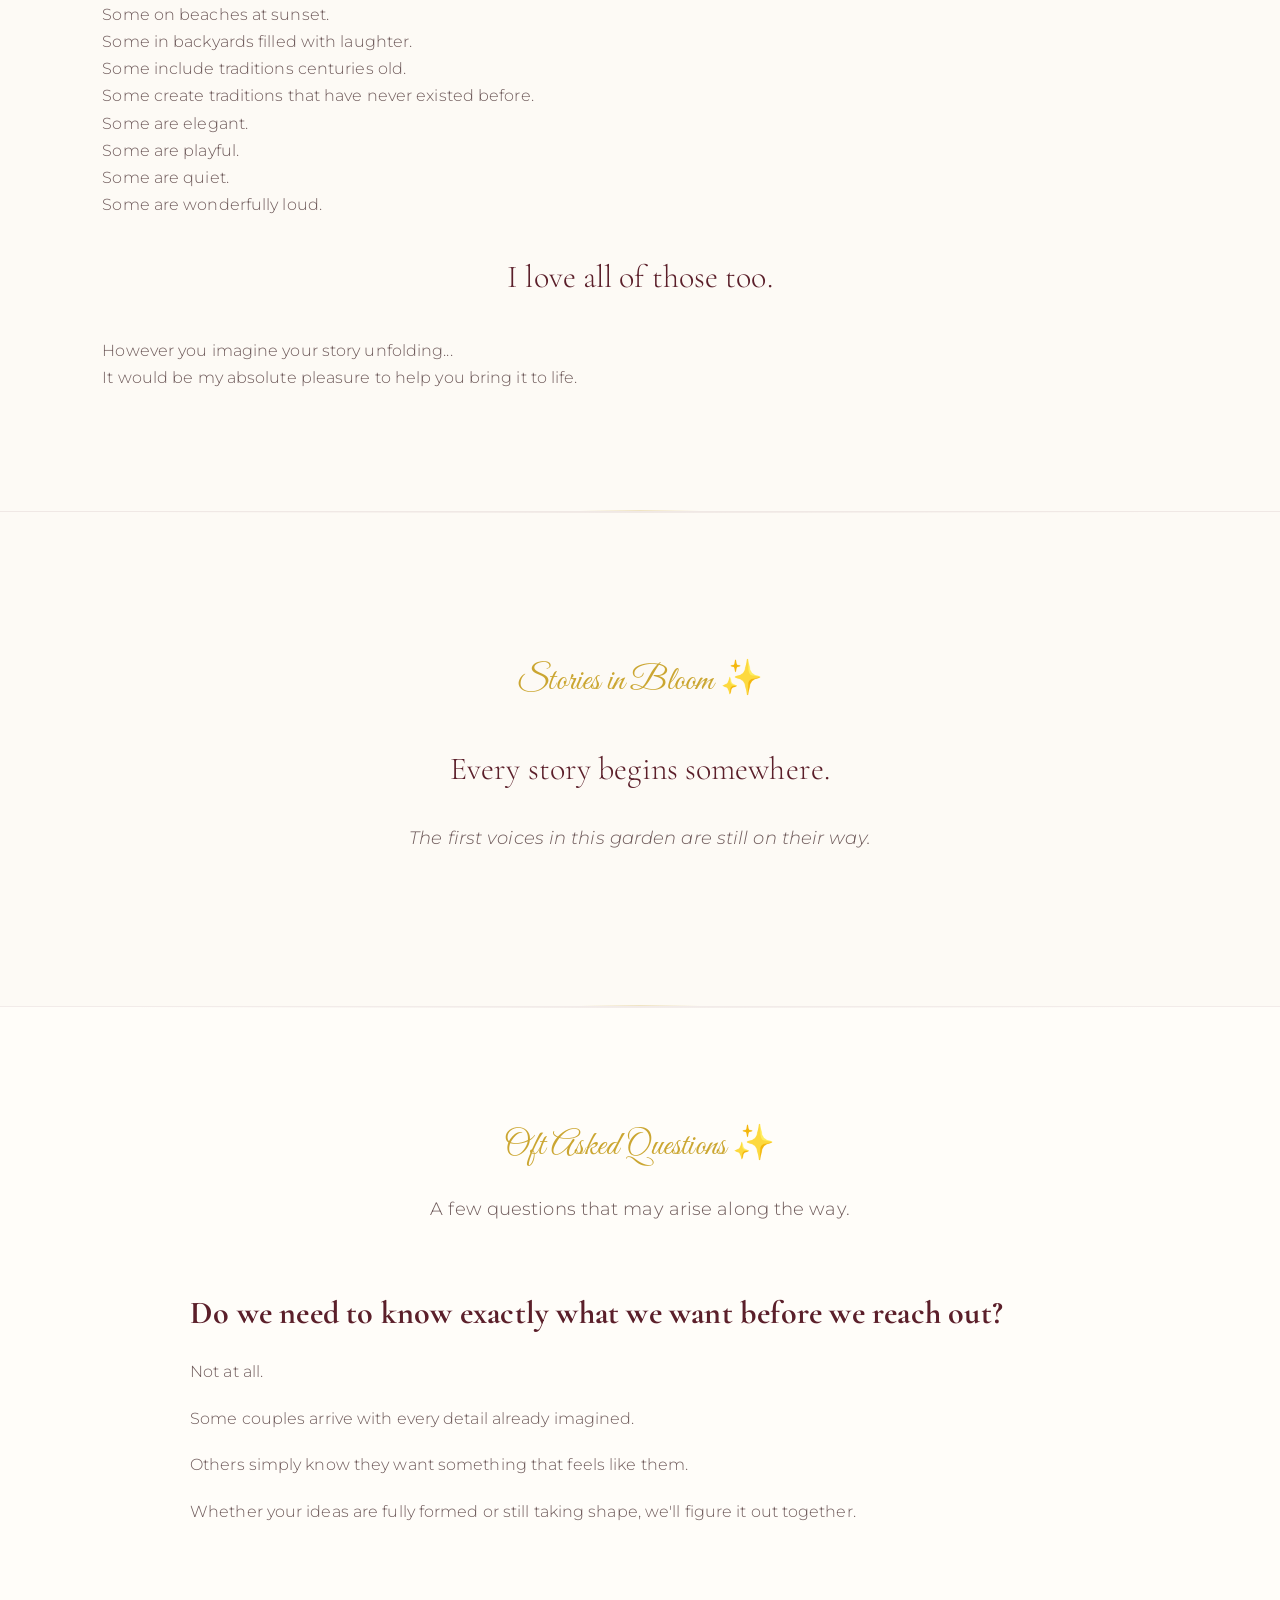
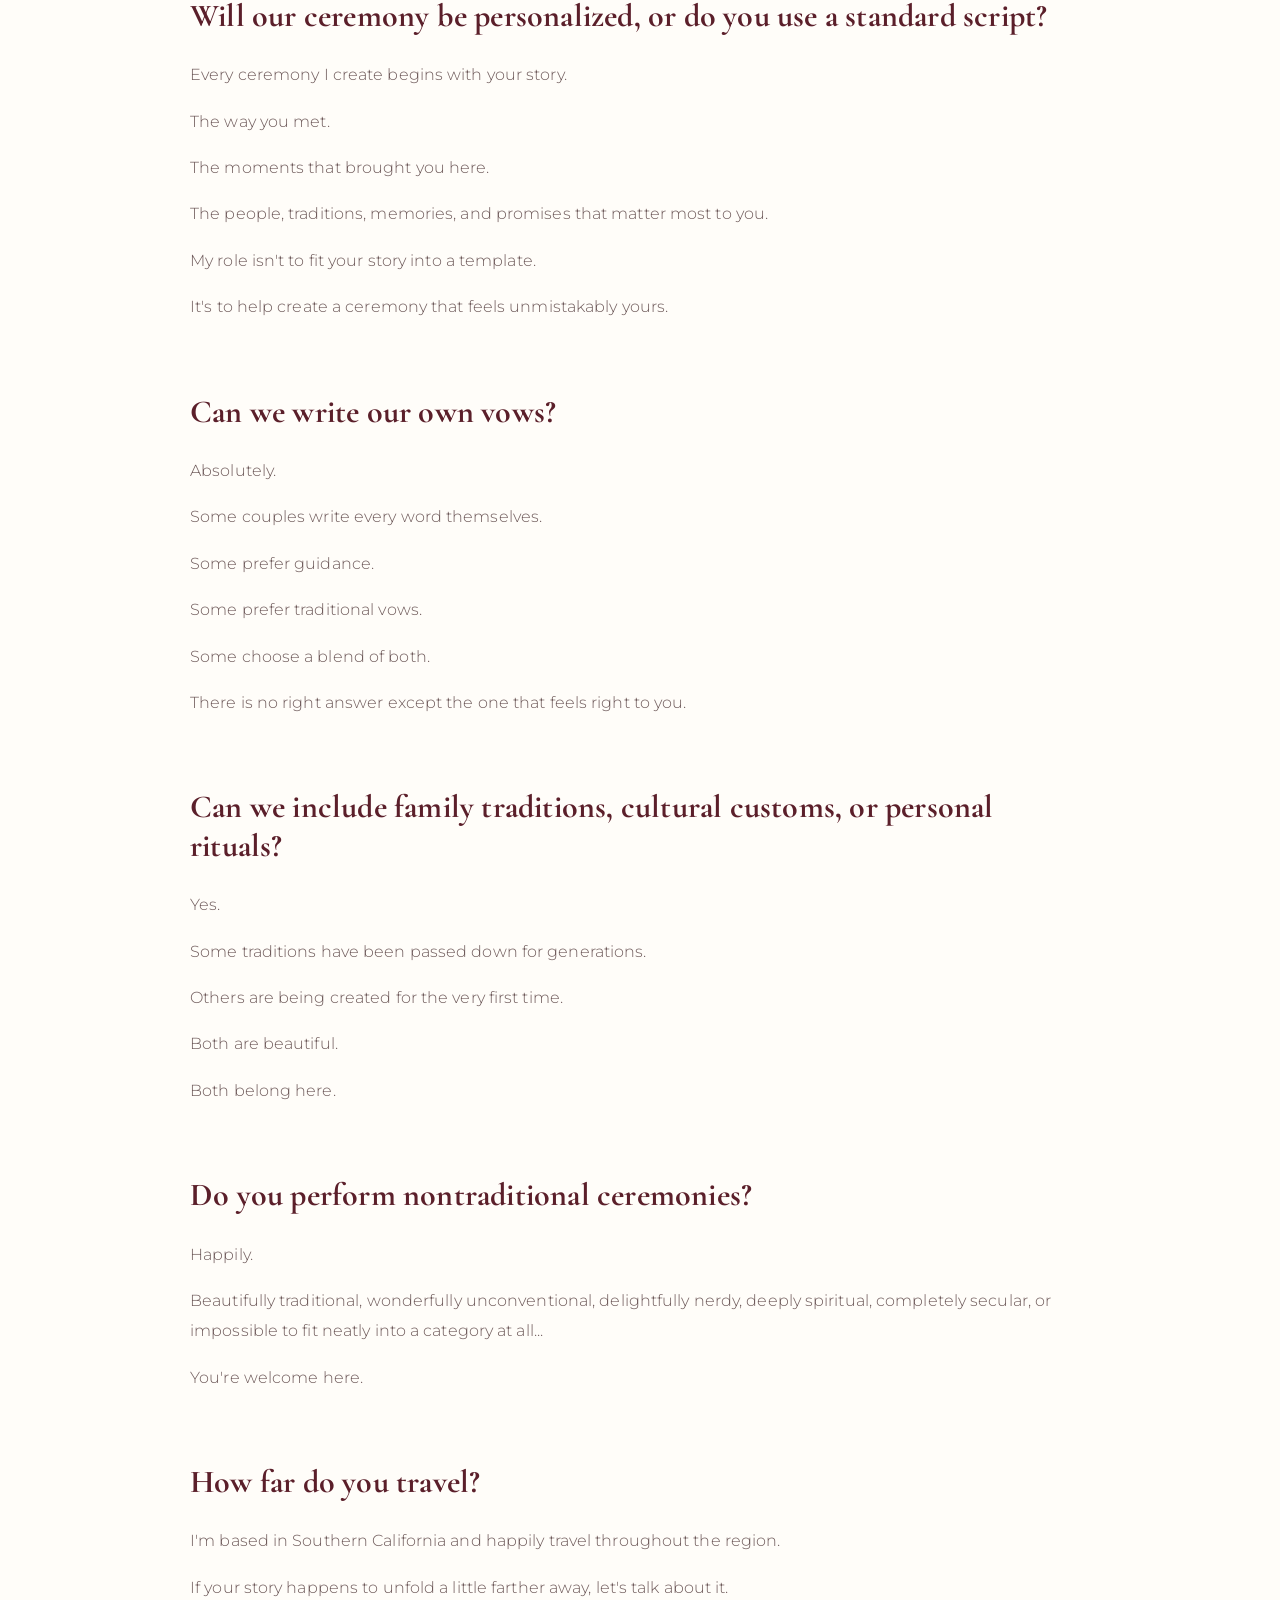
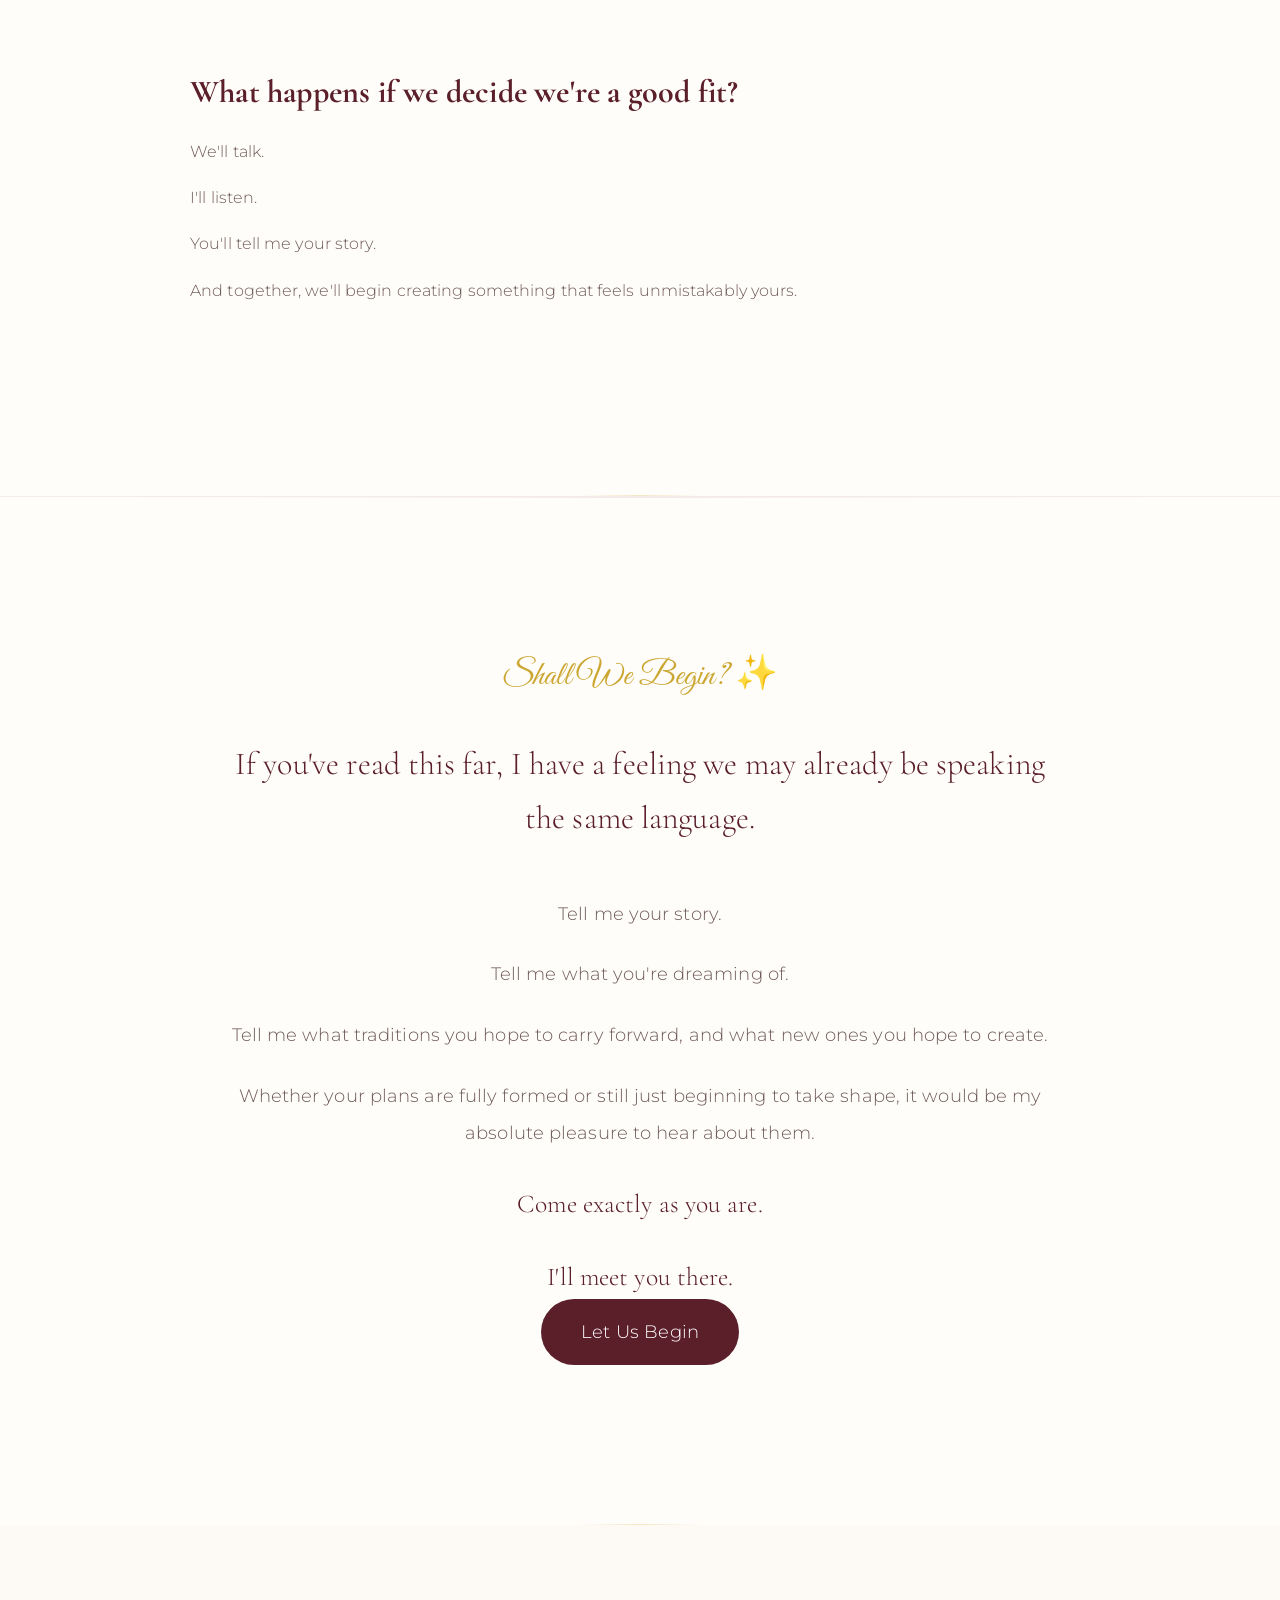
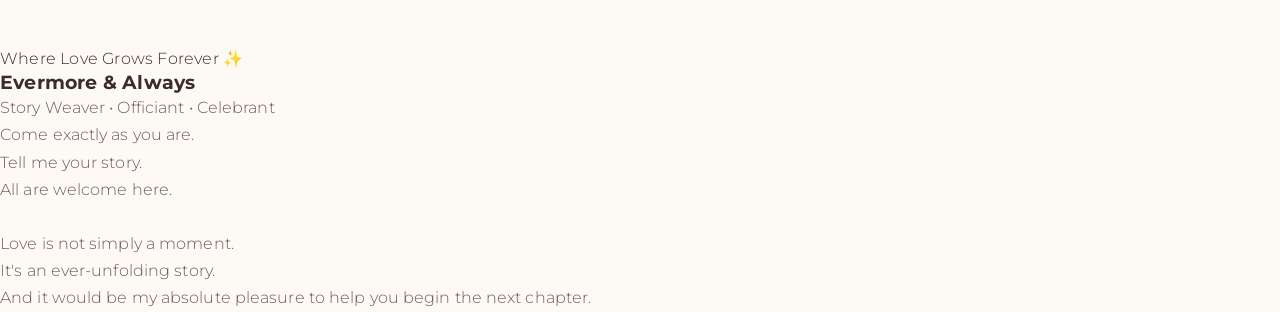
==== commit 951e855d: "Update index.html" ====
--- a/index.html
+++ b/index.html
@@ -58,8 +58,7 @@
 
     <div class="hero-image">
 
-        <img src="Master Portrait - Transparent.png.png
-" alt="Rev. Taara Sabir Maharaj">
+        <img src="hero-framed.jpg" alt="Rev. Taara Sabir Maharaj">
 
     </div>
 
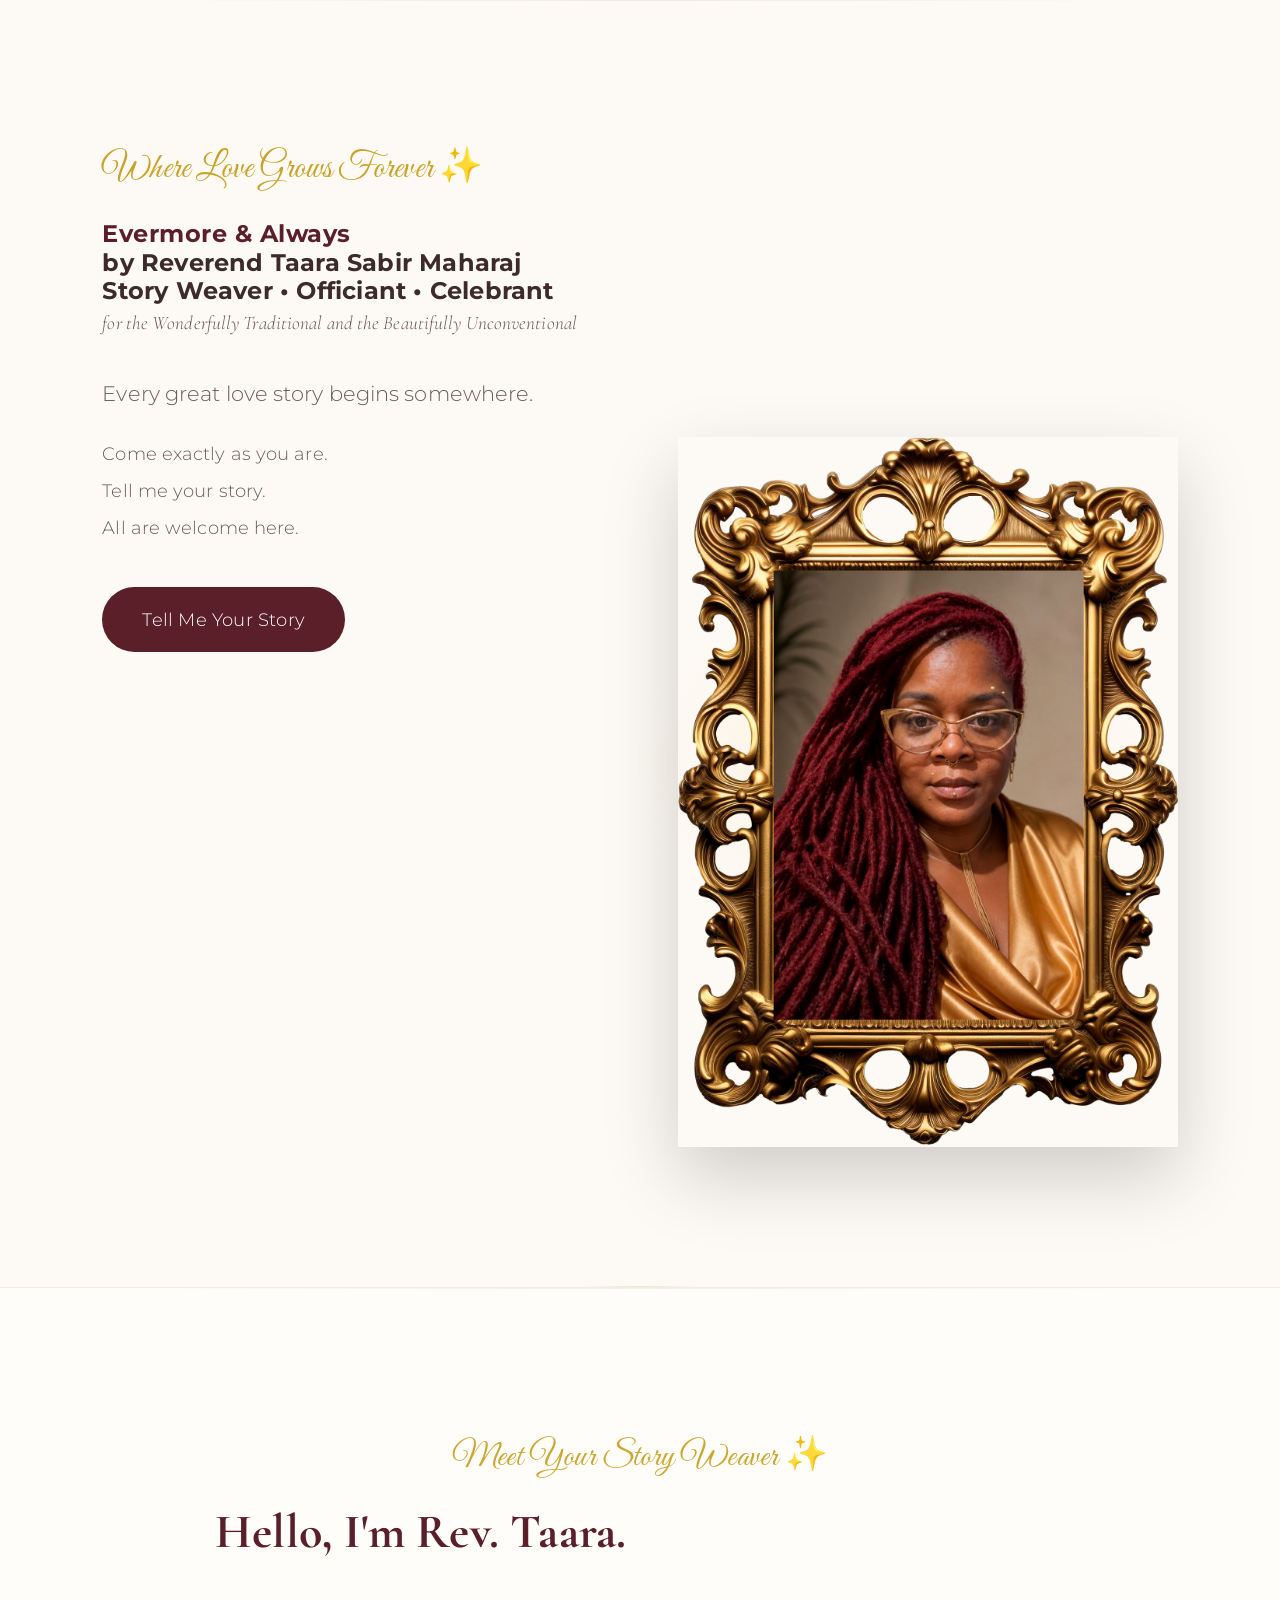
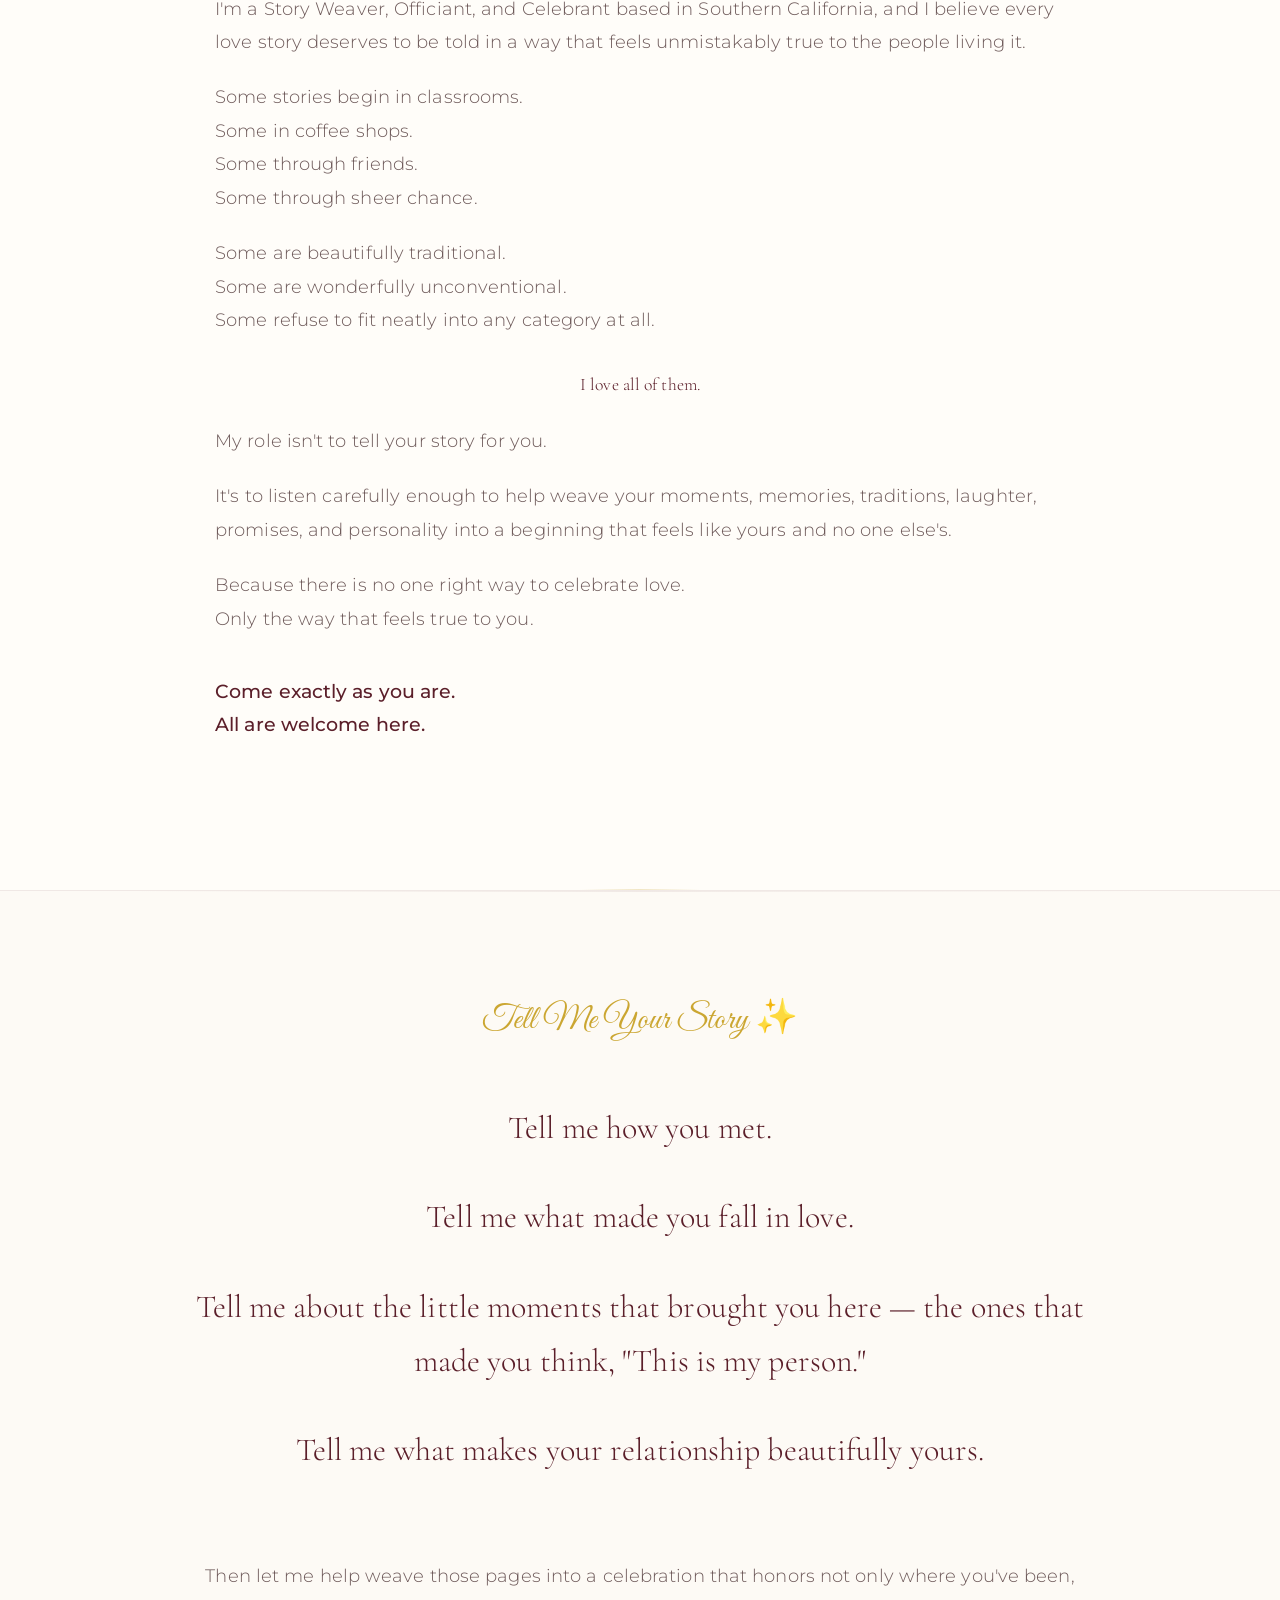
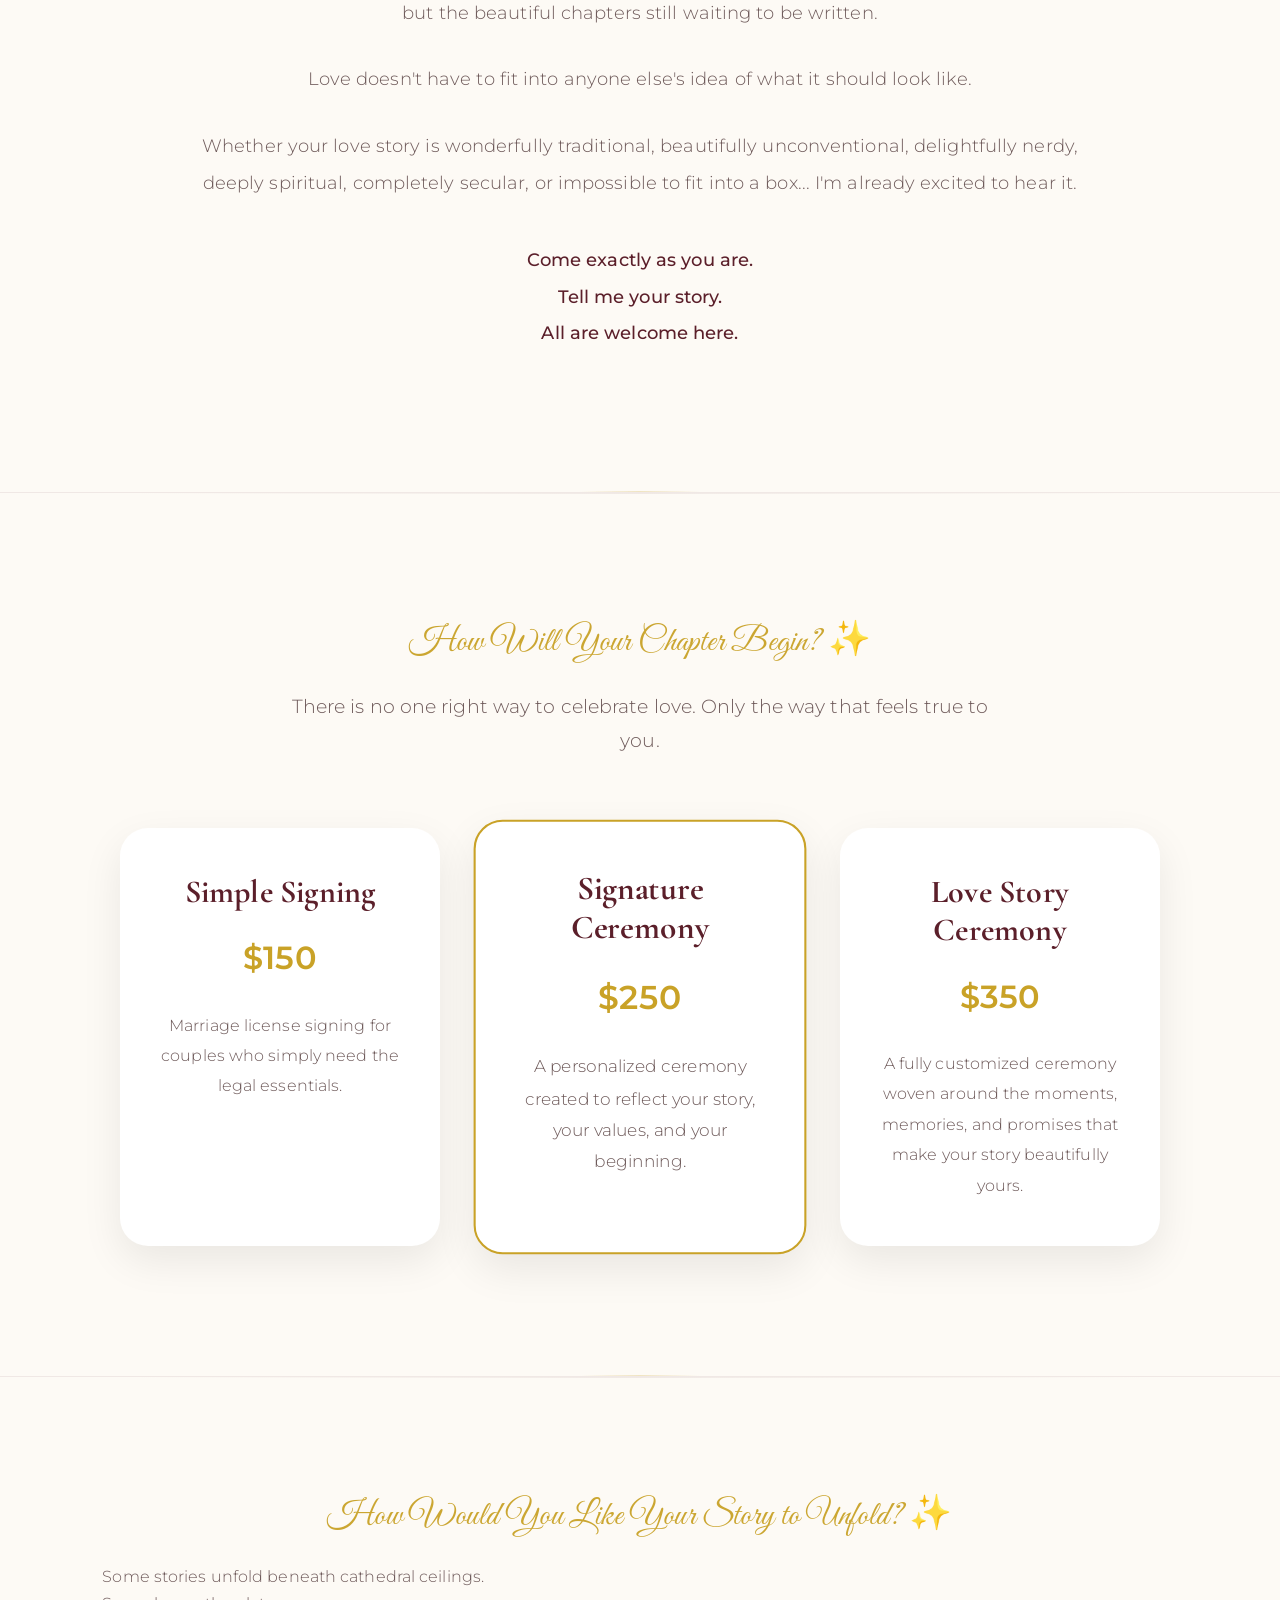
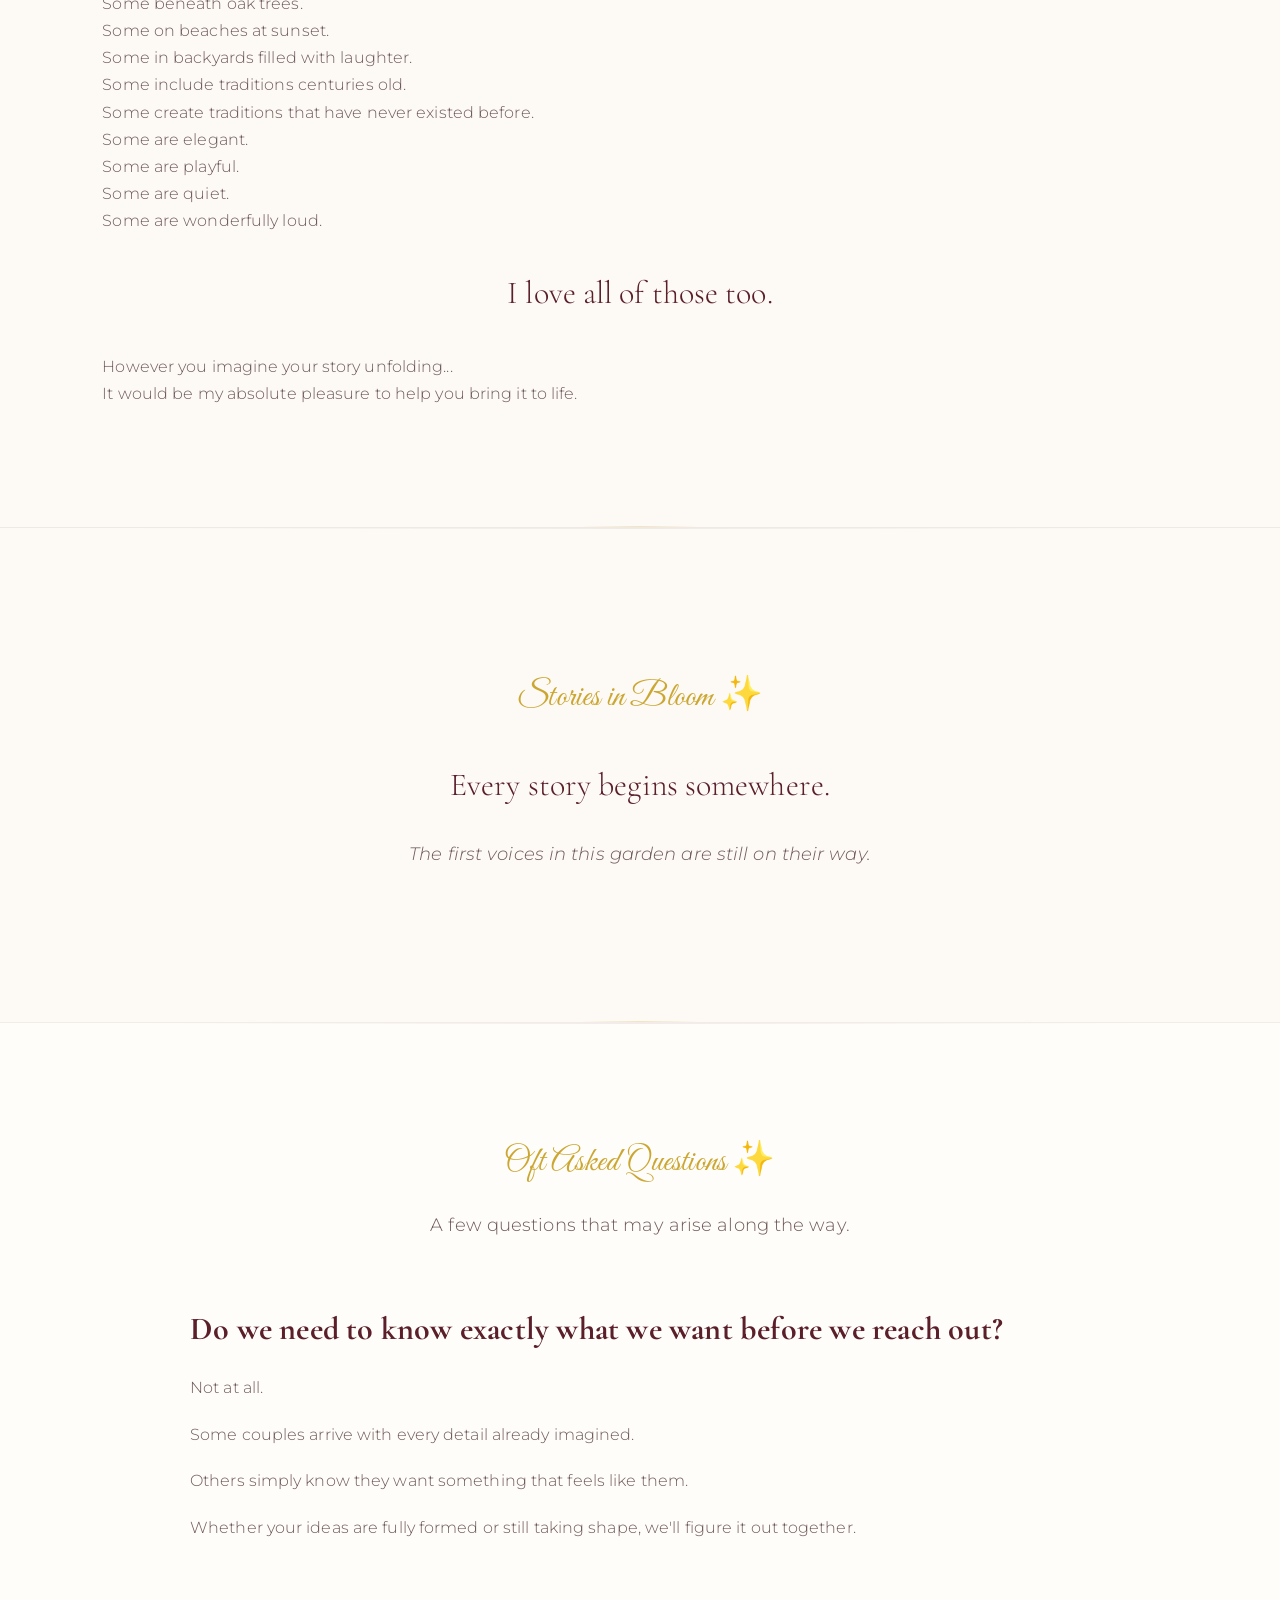
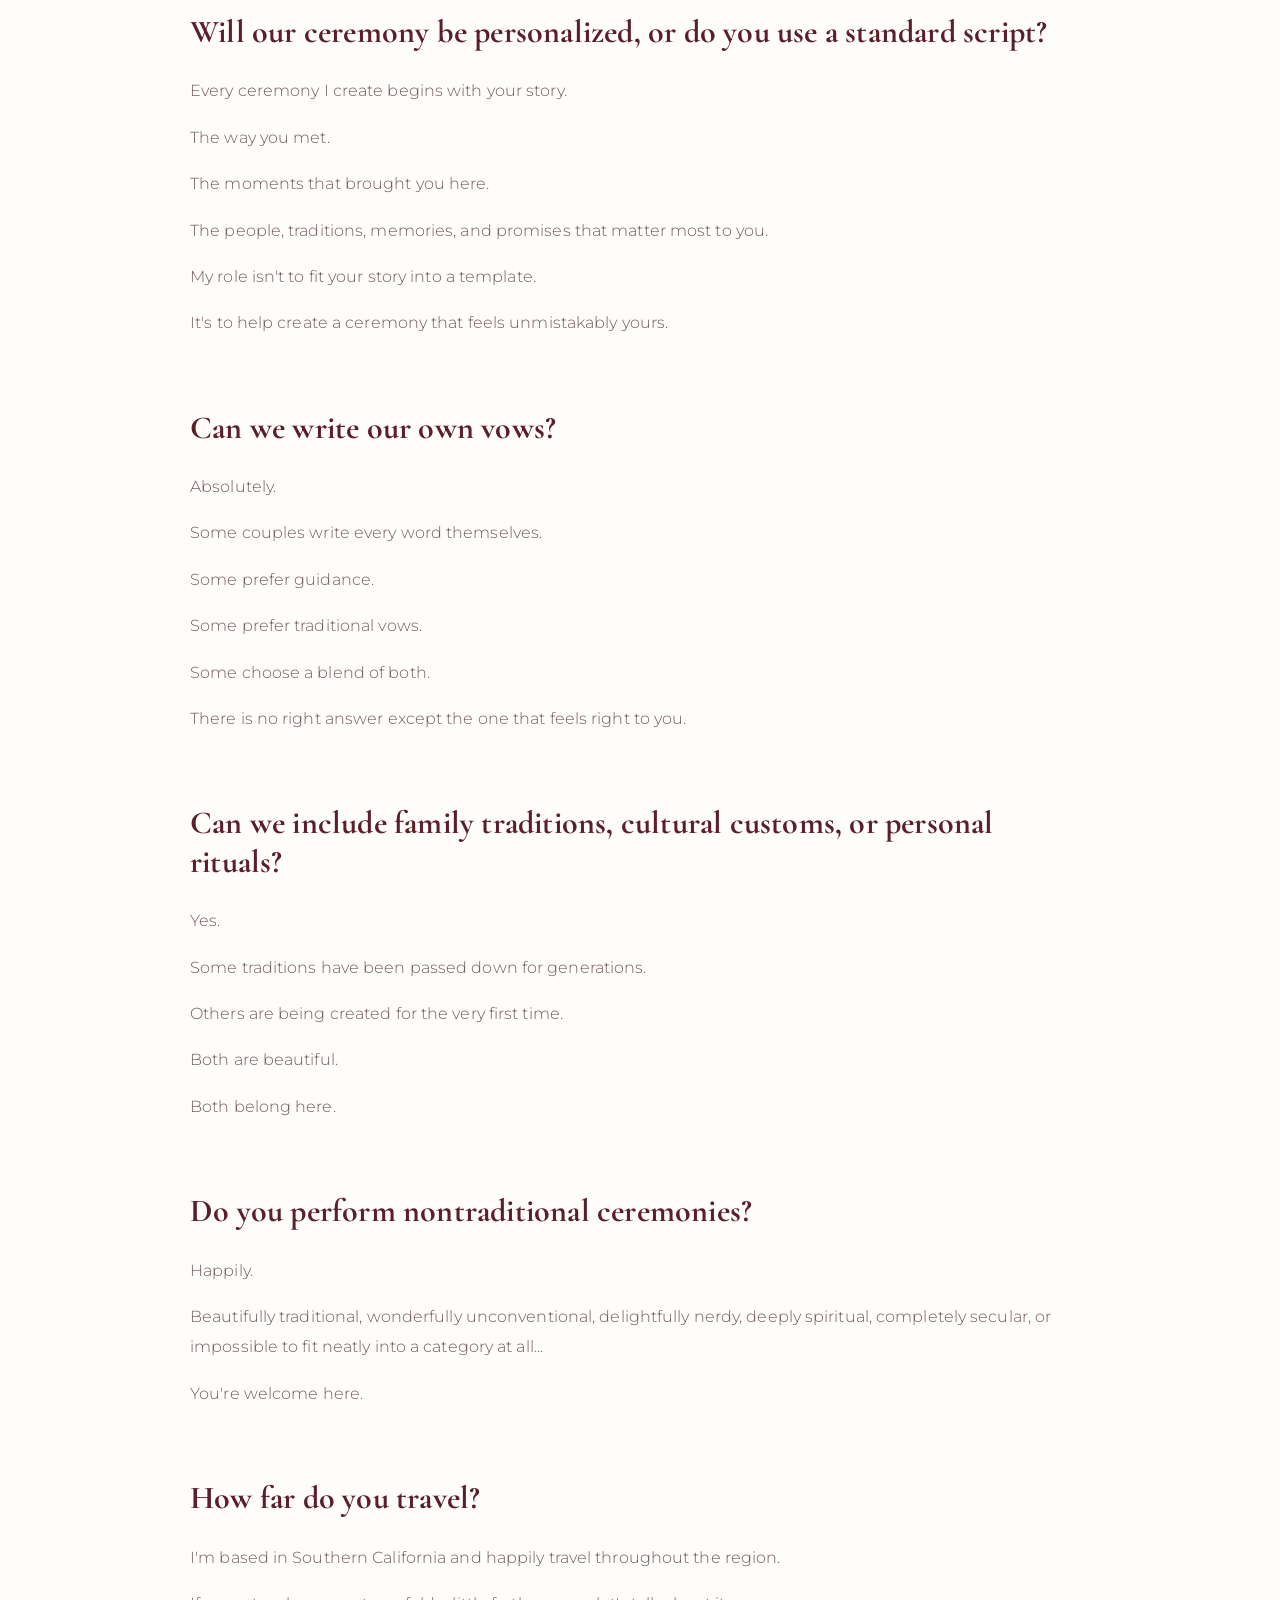
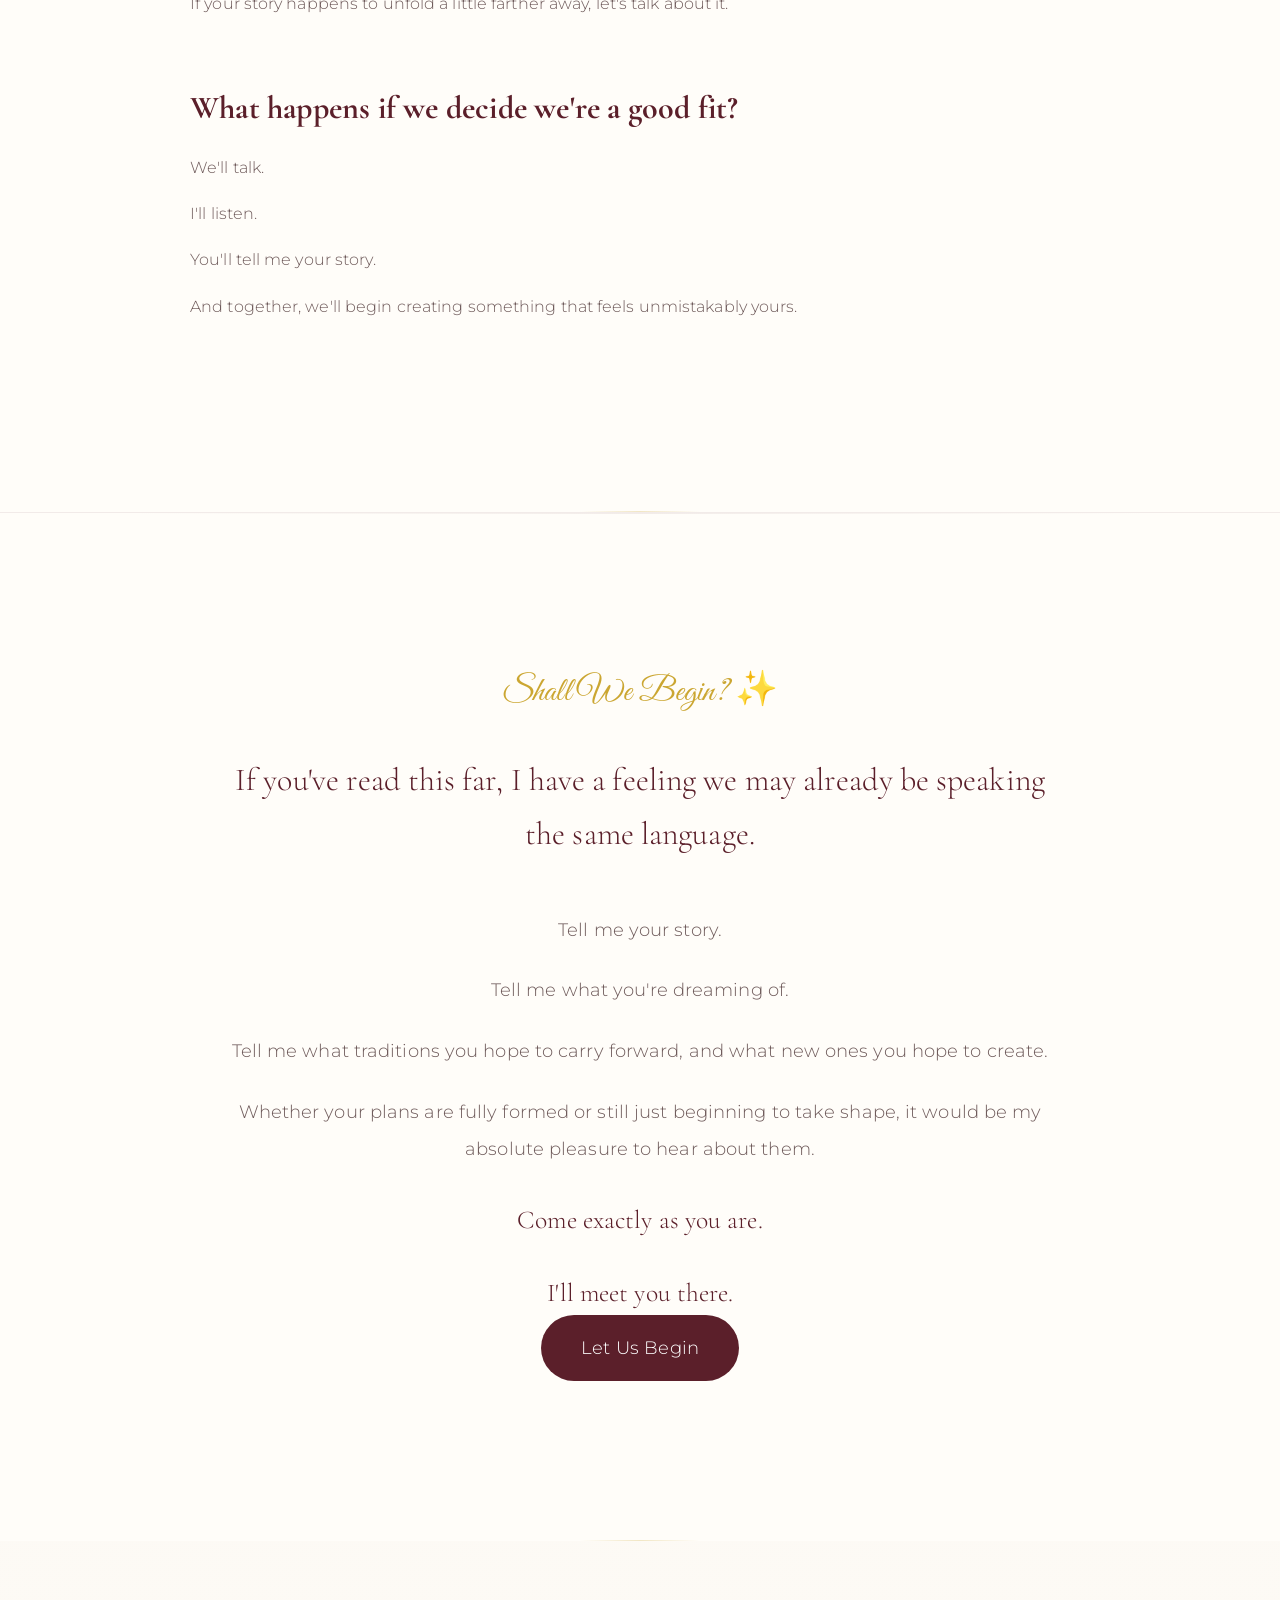
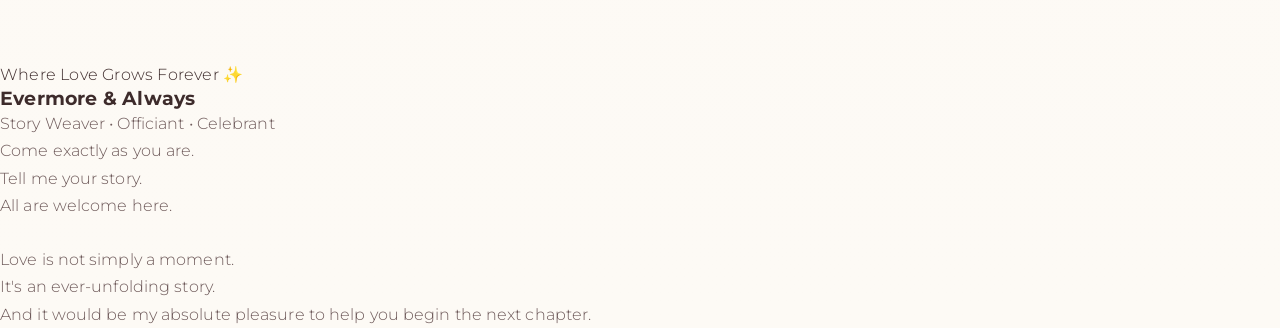
==== commit 14b784f4: "Master Portrait - Transparent.png Master Portrait - Transparent.png" ====
--- a/index.html
+++ b/index.html
@@ -58,7 +58,7 @@
 
     <div class="hero-image">
 
-        <img src="hero-framed.jpg" alt="Rev. Taara Sabir Maharaj">
+        <img src="Master Portrait - Transparent.png" alt="Rev. Taara Sabir Maharaj">
 
     </div>
 
